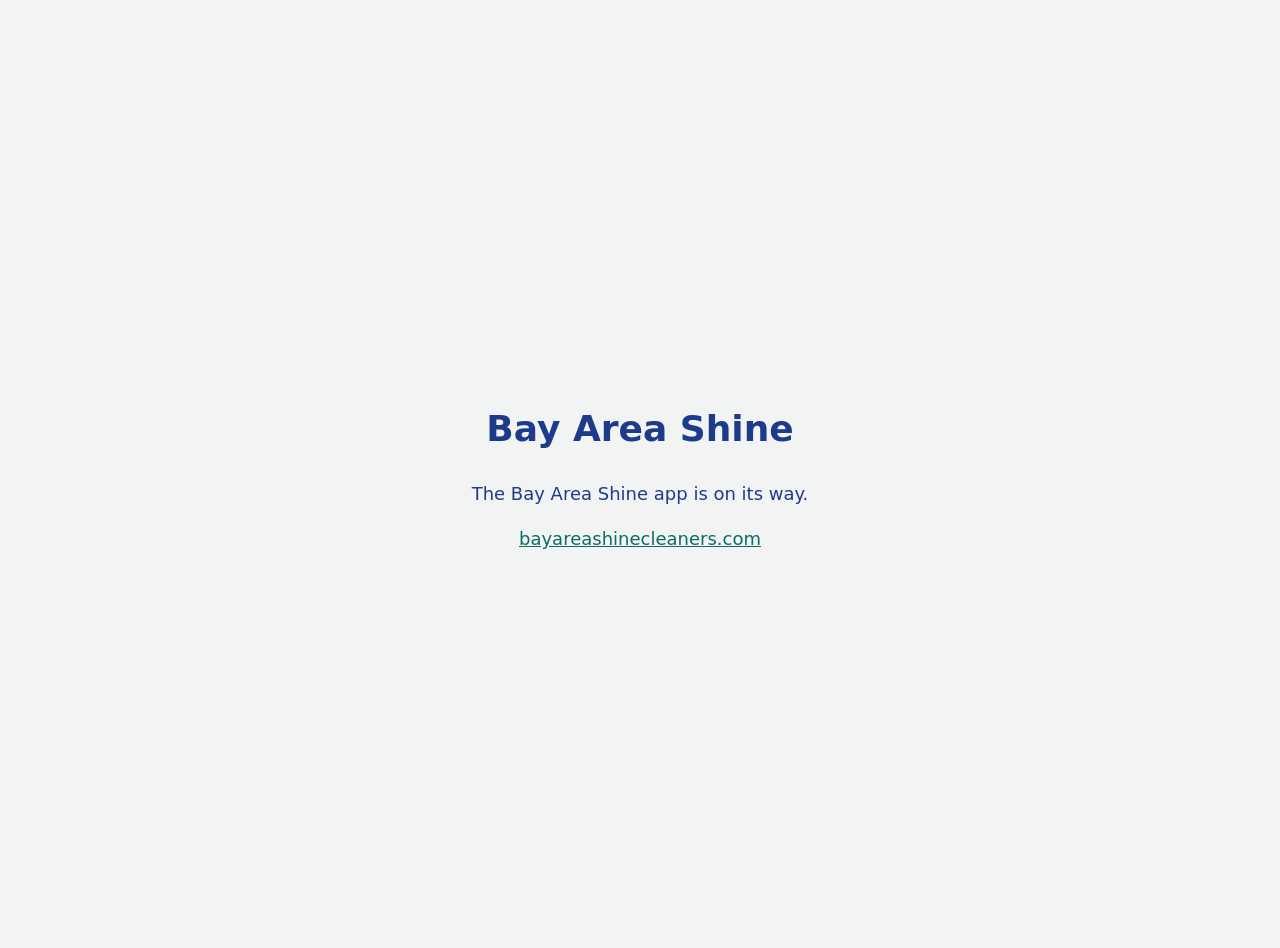
==== index.html @ 1073c68d "Placeholder page" ====
<!doctype html>
<html lang="en"><head><meta charset="utf-8"><meta name="viewport" content="width=device-width,initial-scale=1"><meta name="robots" content="noindex"><title>Bay Area Shine</title>
<style>body{margin:0;min-height:100vh;display:grid;place-items:center;font:18px/1.5 system-ui,sans-serif;background:#F2F4F3;color:#1E3A8A;text-align:center;padding:24px}a{color:#0C6B66}</style></head>
<body><main><h1>Bay Area Shine</h1><p>The Bay Area Shine app is on its way.</p><p><a href="https://www.bayareashinecleaners.com/">bayareashinecleaners.com</a></p></main></body></html>
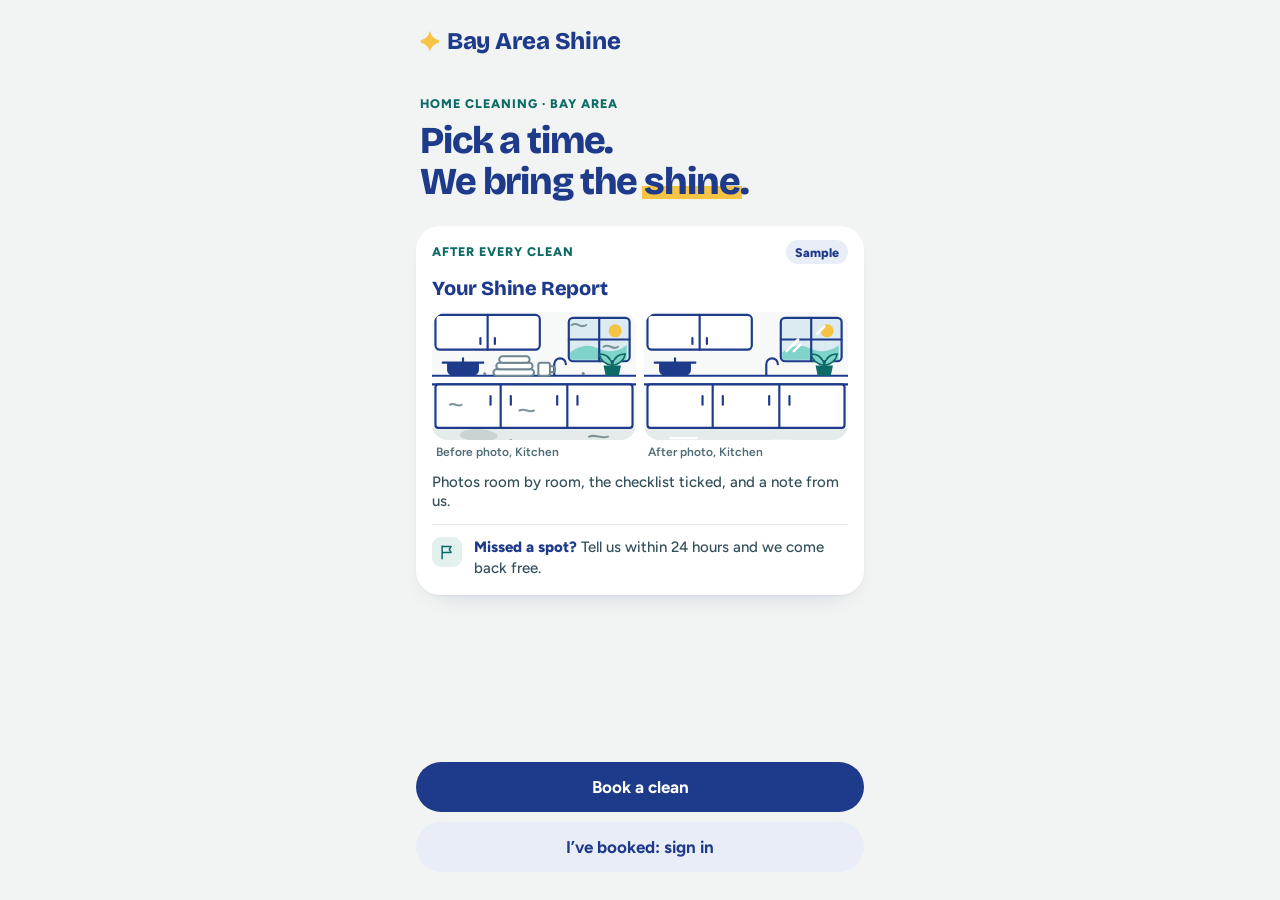
==== commit 5f88196e: "Customer web app (LIVE payments build)" ====
--- a/index.html
+++ b/index.html
@@ -1,4 +1,25 @@
 <!doctype html>
-<html lang="en"><head><meta charset="utf-8"><meta name="viewport" content="width=device-width,initial-scale=1"><meta name="robots" content="noindex"><title>Bay Area Shine</title>
-<style>body{margin:0;min-height:100vh;display:grid;place-items:center;font:18px/1.5 system-ui,sans-serif;background:#F2F4F3;color:#1E3A8A;text-align:center;padding:24px}a{color:#0C6B66}</style></head>
-<body><main><h1>Bay Area Shine</h1><p>The Bay Area Shine app is on its way.</p><p><a href="https://www.bayareashinecleaners.com/">bayareashinecleaners.com</a></p></main></body></html>
+<html lang="en" data-theme="fog-glass">
+  <head>
+    <meta http-equiv="Content-Security-Policy" content="default-src 'self'; script-src 'self' https://js.stripe.com https://*.js.stripe.com; style-src 'self' 'unsafe-inline'; img-src 'self' data: blob: https://sbabfqgjmrvrormlwjnj.supabase.co https://*.stripe.com https://*.link.com; font-src 'self' data:; connect-src 'self' https://sbabfqgjmrvrormlwjnj.supabase.co wss://sbabfqgjmrvrormlwjnj.supabase.co https://api.stripe.com https://link.com https://*.link.com https://tiles.openfreemap.org; frame-src https://js.stripe.com https://*.js.stripe.com https://hooks.stripe.com https://link.com https://*.link.com; worker-src 'self' blob:; child-src blob:; manifest-src 'self'; base-uri 'self'; form-action 'self'; object-src 'none'" />
+    <meta charset="UTF-8" />
+    <meta name="viewport" content="width=device-width, initial-scale=1, viewport-fit=cover" />
+    <meta name="theme-color" content="#F2F4F3" media="(prefers-color-scheme: light)" />
+    <meta name="theme-color" content="#111C27" media="(prefers-color-scheme: dark)" />
+    <meta name="mobile-web-app-capable" content="yes" />
+    <meta name="application-name" content="Shine" />
+    <meta name="apple-mobile-web-app-title" content="Shine" />
+    <link rel="manifest" href="/manifest.webmanifest" />
+    <meta name="apple-mobile-web-app-capable" content="yes" />
+    <meta name="apple-mobile-web-app-status-bar-style" content="default" />
+    <meta name="robots" content="noindex" />
+    <link rel="icon" href="/favicon.svg" type="image/svg+xml" />
+    <link rel="apple-touch-icon" href="/apple-touch-icon.png" />
+    <title>Bay Area Shine</title>
+    <script type="module" crossorigin src="/assets/index-C0I_Rhjx.js"></script>
+    <link rel="stylesheet" crossorigin href="/assets/index-Cg7a_o_Y.css">
+  </head>
+  <body>
+    <div id="root"></div>
+  </body>
+</html>
--- a/assets/index-Cg7a_o_Y.css
+++ b/assets/index-Cg7a_o_Y.css
@@ -0,0 +1 @@
+@font-face{font-family:Bricolage Grotesque Variable;font-style:normal;font-display:swap;font-weight:200 800;src:url(/assets/bricolage-grotesque-vietnamese-opsz-normal-D9N6E8K1.woff2) format("woff2-variations");unicode-range:U+0102-0103,U+0110-0111,U+0128-0129,U+0168-0169,U+01A0-01A1,U+01AF-01B0,U+0300-0301,U+0303-0304,U+0308-0309,U+0323,U+0329,U+1EA0-1EF9,U+20AB}@font-face{font-family:Bricolage Grotesque Variable;font-style:normal;font-display:swap;font-weight:200 800;src:url(/assets/bricolage-grotesque-latin-ext-opsz-normal-IcJDqblK.woff2) format("woff2-variations");unicode-range:U+0100-02BA,U+02BD-02C5,U+02C7-02CC,U+02CE-02D7,U+02DD-02FF,U+0304,U+0308,U+0329,U+1D00-1DBF,U+1E00-1E9F,U+1EF2-1EFF,U+2020,U+20A0-20AB,U+20AD-20C0,U+2113,U+2C60-2C7F,U+A720-A7FF}@font-face{font-family:Bricolage Grotesque Variable;font-style:normal;font-display:swap;font-weight:200 800;src:url(/assets/bricolage-grotesque-latin-opsz-normal-Cre6nC2_.woff2) format("woff2-variations");unicode-range:U+0000-00FF,U+0131,U+0152-0153,U+02BB-02BC,U+02C6,U+02DA,U+02DC,U+0304,U+0308,U+0329,U+2000-206F,U+20AC,U+2122,U+2191,U+2193,U+2212,U+2215,U+FEFF,U+FFFD}@font-face{font-family:Figtree Variable;font-style:normal;font-display:swap;font-weight:300 900;src:url(/assets/figtree-latin-ext-wght-normal-DCwSJGxG.woff2) format("woff2-variations");unicode-range:U+0100-02BA,U+02BD-02C5,U+02C7-02CC,U+02CE-02D7,U+02DD-02FF,U+0304,U+0308,U+0329,U+1D00-1DBF,U+1E00-1E9F,U+1EF2-1EFF,U+2020,U+20A0-20AB,U+20AD-20C0,U+2113,U+2C60-2C7F,U+A720-A7FF}@font-face{font-family:Figtree Variable;font-style:normal;font-display:swap;font-weight:300 900;src:url(/assets/figtree-latin-wght-normal-D_ZTVpCC.woff2) format("woff2-variations");unicode-range:U+0000-00FF,U+0131,U+0152-0153,U+02BB-02BC,U+02C6,U+02DA,U+02DC,U+0304,U+0308,U+0329,U+2000-206F,U+20AC,U+2122,U+2191,U+2193,U+2212,U+2215,U+FEFF,U+FFFD}:root,[data-look="11"]{--bas-royal: #1e3a8a;--bas-royal-deep: #16306f;--bas-sun: #f6c445;--bas-teal: #0c6b66;--bas-mint: #7fd3c9;--bas-bg: #f2f4f3;--bas-surface: #ffffff;--bas-sun-soft: #fff4d6;--bas-teal-soft: #e2f1ee;--bas-royal-soft: #e8edf7;--bas-track: #e2e7e6;--bas-switch-off: #d3dbda;--bas-tab-on: #fbe3a2;--bas-text: #1e3a8a;--bas-text-muted: #33505b;--bas-text-soft: #4f6b75;--bas-text-on-dark: #ffffff;--bas-line: #cbd6d5;--bas-hair: #e3e9e8;--bas-chevron: #94a5ab;--bas-danger: #b42318;--bas-danger-soft: #fdecea;--bas-warning-bg: #fff4d6;--bas-apple-pay: #000000;--bas-font-display: "Bricolage Grotesque Variable", "Bricolage Grotesque", "Avenir Next", system-ui, sans-serif;--bas-font-body: "Figtree Variable", "Figtree", "Avenir Next", -apple-system, system-ui, sans-serif;--bas-font-system: -apple-system, BlinkMacSystemFont, "SF Pro Text", system-ui, sans-serif;--bas-space-1: 4px;--bas-space-2: 8px;--bas-space-3: 12px;--bas-space-4: 16px;--bas-space-5: 20px;--bas-space-6: 24px;--bas-space-8: 32px;--bas-space-10: 40px;--bas-screen-x: 16px;--bas-safe-top: 59px;--bas-safe-bottom: 34px;--bas-tap: 44px;--bas-r-card: 24px;--bas-r-tile: 20px;--bas-r-photo: 16px;--bas-r-icon: 9px;--bas-r-sheet: 44px;--bas-r-pill: 999px;--bas-shadow-card: 0 1px 2px rgba(22, 48, 111, .05), 0 12px 28px -20px rgba(22, 48, 111, .3);--bas-shadow-selected: 0 3px 8px -3px rgba(22, 48, 111, .35);--bas-glass-bg: rgba(255, 255, 255, .66);--bas-glass-bg-thick: rgba(255, 255, 255, .86);--bas-glass-dark-bg: rgba(24, 46, 112, .95);--bas-glass-blur: blur(20px) saturate(170%);--bas-glass-shadow: 0 0 0 .5px rgba(22, 48, 111, .08), 0 10px 28px -12px rgba(22, 48, 111, .3), 0 1px 3px rgba(22, 48, 111, .06);--bas-glass-rim: linear-gradient(160deg, rgba(255, 255, 255, .98), rgba(255, 255, 255, .35) 28%, rgba(255, 255, 255, 0) 52%, rgba(255, 255, 255, .2) 78%, rgba(255, 255, 255, .85));--bas-ease: cubic-bezier(.2, .8, .2, 1);--bas-spring: cubic-bezier(.34, 1.3, .64, 1);--bas-dur-fast: .15s;--bas-dur: .25s;--bas-dur-sheet: .38s}:root{--bas-surface-2: #e8edec;--bas-eyebrow: var(--bas-teal);--bas-icon: var(--bas-teal);--bas-icon-tile: var(--bas-teal-soft);--bas-select: var(--bas-sun);--bas-select-text: var(--bas-royal);--bas-select-soft: var(--bas-sun-soft);--bas-select-ring: var(--bas-sun);--bas-tab-on-text: var(--bas-royal);--bas-tab-text: var(--bas-text-muted);--bas-highlight: var(--bas-sun);--bas-scrim: rgba(14, 26, 60, .32);--bas-display-weight: 800;--bas-display-tracking: -.025em;--bas-eyebrow-tracking: .08em;--bas-eyebrow-weight: 800;--bas-body-weight: 500;--bas-strong-weight: 700;--bas-fs-large-title: 2.125rem;--bas-fs-hero: 2rem;--bas-fs-title2: 1.375rem;--bas-fs-title3: 1.25rem;--bas-fs-body: 1.0625rem;--bas-fs-headline: 1rem;--bas-fs-callout: .9375rem;--bas-fs-footnote: .8125rem;--bas-fs-caption: .78125rem;--bas-fs-tab: .6875rem;--bas-lh-tight: 1.15;--bas-lh: 1.32;--bas-r-chip: 12px;--bas-e-sheet: 0 -8px 40px -12px rgba(22, 48, 111, .35);--bas-e-button: none;--bas-tabbar-inset: 16px;--bas-tabbar-radius: 31px;--bas-tabbar-bottom: 24px;--bas-tabbar-height: 62px;color-scheme:light}:root{--bas-ground: var(--bas-bg);--bas-text-2: var(--bas-text-muted);--bas-text-3: var(--bas-text-soft);--bas-text-on-brand: var(--bas-text-on-dark);--bas-brand: var(--bas-royal);--bas-brand-deep: var(--bas-royal-deep);--bas-brand-soft: var(--bas-royal-soft);--bas-ok: var(--bas-teal);--bas-ok-soft: var(--bas-teal-soft);--bas-warn: var(--bas-royal);--bas-warn-soft: var(--bas-warning-bg);--bas-pay: var(--bas-apple-pay);--bas-action-bg: var(--bas-royal);--bas-on-action: #ffffff;--bas-danger-action: #b42318;--bas-success-action: #0c6b66;--bas-solid-brand: #1e3a8a;--bas-s-1: var(--bas-space-1);--bas-s-2: var(--bas-space-2);--bas-s-3: var(--bas-space-3);--bas-s-4: var(--bas-space-4);--bas-s-5: var(--bas-space-5);--bas-s-6: var(--bas-space-6);--bas-s-7: var(--bas-space-8);--bas-s-8: var(--bas-space-10);--bas-gutter: var(--bas-screen-x);--bas-target: var(--bas-tap);--bas-e-card: var(--bas-shadow-card);--bas-e-select: var(--bas-shadow-selected);--bas-e-float: var(--bas-glass-shadow);--bas-glass-filter: var(--bas-glass-blur);--bas-ease-spring: var(--bas-spring);--bas-dur-1: var(--bas-dur-fast);--bas-dur-2: var(--bas-dur);--bas-dur-3: var(--bas-dur-sheet)}@media(prefers-reduced-transparency:reduce){:root{--bas-glass-bg: rgba(255, 255, 255, .97);--bas-glass-bg-thick: #ffffff;--bas-glass-blur: none}}@media(prefers-reduced-motion:reduce){:root{--bas-dur-fast: 0ms;--bas-dur: 0ms;--bas-dur-sheet: 0ms;--bas-spring: linear}}:root[data-color-scheme=dark]{--bas-royal: #b5caff;--bas-royal-deep: #d3dfff;--bas-sun: #f6c445;--bas-teal: #85d8cc;--bas-bg: #111c27;--bas-surface: #1b2a38;--bas-surface-2: #263848;--bas-sun-soft: #3b321e;--bas-teal-soft: #173d3d;--bas-royal-soft: #273855;--bas-track: #384a58;--bas-switch-off: #495b68;--bas-tab-on: #f6c445;--bas-text: #eaf1f8;--bas-text-muted: #c0cedb;--bas-text-soft: #a8bdcc;--bas-text-on-dark: #ffffff;--bas-line: #526777;--bas-hair: #354957;--bas-chevron: #9eb4c5;--bas-danger: #ffb4ac;--bas-danger-soft: #512c30;--bas-warning-bg: #3b321e;--bas-action-bg: #3659b5;--bas-danger-action: #a52f25;--bas-success-action: #246d67;--bas-on-action: #ffffff;--bas-select-text: #1e3a8a;--bas-tab-on-text: #1e3a8a;--bas-highlight: #695019;--bas-scrim: rgba(0, 0, 0, .6);--bas-shadow-card: 0 1px 3px rgba(0, 0, 0, .25);--bas-shadow-selected: 0 2px 6px rgba(0, 0, 0, .3);--bas-glass-bg: rgba(27, 42, 56, .82);--bas-glass-bg-thick: rgba(27, 42, 56, .95);--bas-glass-dark-bg: rgba(22, 39, 74, .97);--bas-glass-shadow: 0 0 0 .5px rgba(181, 202, 255, .16), 0 8px 24px rgba(0, 0, 0, .35);color-scheme:dark}@media(prefers-color-scheme:dark){:root:not([data-color-scheme=light]){--bas-royal: #b5caff;--bas-royal-deep: #d3dfff;--bas-sun: #f6c445;--bas-teal: #85d8cc;--bas-bg: #111c27;--bas-surface: #1b2a38;--bas-surface-2: #263848;--bas-sun-soft: #3b321e;--bas-teal-soft: #173d3d;--bas-royal-soft: #273855;--bas-track: #384a58;--bas-switch-off: #495b68;--bas-tab-on: #f6c445;--bas-text: #eaf1f8;--bas-text-muted: #c0cedb;--bas-text-soft: #a8bdcc;--bas-text-on-dark: #ffffff;--bas-line: #526777;--bas-hair: #354957;--bas-chevron: #9eb4c5;--bas-danger: #ffb4ac;--bas-danger-soft: #512c30;--bas-warning-bg: #3b321e;--bas-action-bg: #3659b5;--bas-danger-action: #a52f25;--bas-success-action: #246d67;--bas-on-action: #ffffff;--bas-select-text: #1e3a8a;--bas-tab-on-text: #1e3a8a;--bas-highlight: #695019;--bas-scrim: rgba(0, 0, 0, .6);--bas-shadow-card: 0 1px 3px rgba(0, 0, 0, .25);--bas-shadow-selected: 0 2px 6px rgba(0, 0, 0, .3);--bas-glass-bg: rgba(27, 42, 56, .82);--bas-glass-bg-thick: rgba(27, 42, 56, .95);--bas-glass-dark-bg: rgba(22, 39, 74, .97);--bas-glass-shadow: 0 0 0 .5px rgba(181, 202, 255, .16), 0 8px 24px rgba(0, 0, 0, .35);color-scheme:dark}}@media(prefers-reduced-transparency:reduce)and (prefers-color-scheme:dark){:root{--bas-glass-bg: #1b2a38;--bas-glass-bg-thick: #1b2a38}}html{-webkit-text-size-adjust:100%;text-size-adjust:100%}body{margin:0;background:var(--bas-bg);color:var(--bas-text);font-family:var(--bas-font-body);font-size:var(--bas-fs-body);line-height:var(--bas-lh);font-weight:var(--bas-body-weight);-webkit-font-smoothing:antialiased;-webkit-tap-highlight-color:transparent}*,*:before,*:after{box-sizing:border-box}:where(.bas-app,.bas-scrim) :where(h1,h2,h3,h4,p,ul,ol,li,figure,dl,dd){margin:0;padding:0}:where(.bas-app,.bas-scrim) :where(ul,ol){list-style:none}:where(.bas-app,.bas-scrim) :where(button){font:inherit;color:inherit;background:none;border:0;padding:0;margin:0;cursor:pointer;text-align:inherit;-webkit-appearance:none;appearance:none}:where(.bas-app,.bas-scrim) :where(a){color:inherit;text-decoration:none}:where(.bas-app,.bas-scrim) :focus-visible{outline:3px solid var(--bas-sun);outline-offset:2px;box-shadow:0 0 0 2px var(--bas-royal)}:where(.bas-app,.bas-scrim) :where(textarea,input:not([type=checkbox],[type=radio],[type=range])):focus-visible{outline:none;box-shadow:none}.bas-sr-only{position:absolute!important;width:1px;height:1px;padding:0;margin:-1px;overflow:hidden;clip:rect(0,0,0,0);white-space:nowrap;border:0}.bas-icon{display:block;flex:none}.bas-app{position:relative;max-width:480px;min-height:100dvh;margin:0 auto;background:var(--bas-bg);isolation:isolate}.bas-screen{padding:max(16px,calc(env(safe-area-inset-top,0px) + 2px)) var(--bas-screen-x) calc(var(--bas-tabbar-height) + var(--bas-tabbar-bottom) + 40px);display:flex;flex-direction:column;gap:var(--bas-space-3)}.bas-screen.no-tabs{padding-bottom:calc(env(safe-area-inset-bottom,0px) + 28px)}.bas-stack{display:flex;flex-direction:column;gap:var(--bas-space-3)}.bas-gap-2{gap:var(--bas-space-2)}.bas-gap-4{gap:var(--bas-space-4)}.bas-gap-6{gap:var(--bas-space-6)}.bas-eyebrow{font-size:var(--bas-fs-caption);line-height:1.28;font-weight:var(--bas-eyebrow-weight);letter-spacing:var(--bas-eyebrow-tracking);text-transform:uppercase;color:var(--bas-eyebrow)}.bas-large-title{font-family:var(--bas-font-display);font-weight:var(--bas-display-weight);font-size:var(--bas-fs-large-title);line-height:1.18;letter-spacing:var(--bas-display-tracking);color:var(--bas-text);text-wrap:balance}.bas-hero{font-family:var(--bas-font-display);font-weight:var(--bas-display-weight);font-size:var(--bas-fs-hero);line-height:1.18;letter-spacing:var(--bas-display-tracking)}.bas-title3{font-family:var(--bas-font-display);font-weight:var(--bas-display-weight);font-size:var(--bas-fs-title3);line-height:1.2;letter-spacing:-.01em}.bas-sub{font-size:var(--bas-fs-callout);line-height:1.33;color:var(--bas-text-muted)}.bas-foot{font-size:var(--bas-fs-footnote);line-height:1.38;color:var(--bas-text-soft)}.bas-hl{background:linear-gradient(transparent 60%,var(--bas-highlight) 60%,var(--bas-highlight) 88%,transparent 88%);padding:0 .06em;margin:0 -.06em;-webkit-box-decoration-break:clone;box-decoration-break:clone}.bas-num{font-variant-numeric:tabular-nums}.bas-lth{display:flex;flex-direction:column;gap:2px;padding:var(--bas-space-1) var(--bas-space-1) 2px}.bas-lth-top{display:flex;align-items:center;justify-content:space-between;gap:var(--bas-space-3);min-height:var(--bas-tap)}.bas-lth.has-eyebrow .bas-lth-top{margin-bottom:-10px}.bas-lth-actions{display:flex;gap:var(--bas-space-2);flex:none}.bas-navbar{position:sticky;top:0;z-index:20;display:grid;grid-template-columns:52px 1fr 52px;align-items:center;min-height:44px;margin:calc(-1 * var(--bas-space-1)) calc(-1 * var(--bas-screen-x)) 0;padding:max(6px,calc(env(safe-area-inset-top,0px) + 1px)) var(--bas-space-2) 6px;background:color-mix(in srgb,var(--bas-bg) 82%,transparent);-webkit-backdrop-filter:var(--bas-glass-blur);backdrop-filter:var(--bas-glass-blur)}.bas-navbar{transition:background-color var(--bas-dur) var(--bas-ease),box-shadow var(--bas-dur) var(--bas-ease)}.bas-navbar.scrolled{background:color-mix(in srgb,var(--bas-bg) 94%,transparent);box-shadow:0 .5px 0 var(--bas-line)}@media(prefers-reduced-transparency:reduce){.bas-navbar,.bas-navbar.scrolled{background:var(--bas-bg)}}.bas-navbar-title{text-align:center;font-family:var(--bas-font-display);font-weight:var(--bas-display-weight);font-size:var(--bas-fs-title3);letter-spacing:-.015em;white-space:nowrap;overflow:hidden;text-overflow:ellipsis}.bas-glass{position:relative;isolation:isolate;background:var(--bas-glass-bg);-webkit-backdrop-filter:var(--bas-glass-blur);backdrop-filter:var(--bas-glass-blur);box-shadow:var(--bas-glass-shadow)}.bas-glass:before{content:"";position:absolute;inset:0;z-index:-1;border-radius:inherit;padding:1px;background:var(--bas-glass-rim);-webkit-mask:linear-gradient(#000 0 0) content-box,linear-gradient(#000 0 0);-webkit-mask-composite:xor;mask:linear-gradient(#000 0 0) content-box,linear-gradient(#000 0 0);mask-composite:exclude;pointer-events:none}.bas-circle-btn{width:var(--bas-tap);height:var(--bas-tap);border-radius:50%;display:inline-grid;place-items:center;color:var(--bas-royal);flex:none;position:relative}.bas-circle-btn .bas-dot{position:absolute;top:9px;right:10px;width:9px;height:9px;border-radius:50%;background:var(--bas-sun);box-shadow:0 0 0 2px var(--bas-surface)}.bas-tabbar{position:fixed;z-index:30;bottom:max(var(--bas-tabbar-bottom),calc(env(safe-area-inset-bottom,0px) - 10px));left:max(var(--bas-tabbar-inset),calc(50% - 240px + var(--bas-tabbar-inset)));right:max(var(--bas-tabbar-inset),calc(50% - 240px + var(--bas-tabbar-inset)));height:var(--bas-tabbar-height);border-radius:var(--bas-tabbar-radius);display:flex;padding:4px}.bas-tab{flex:1 1 0;min-width:0;display:flex;flex-direction:column;align-items:center;justify-content:center;gap:2px;border-radius:calc(var(--bas-tabbar-radius) - 4px);font-size:11px;line-height:1.2;font-weight:700;color:var(--bas-tab-text);transition:background-color var(--bas-dur) var(--bas-ease),color var(--bas-dur) var(--bas-ease)}.bas-tab[aria-current=page]{background:var(--bas-tab-on);color:var(--bas-tab-on-text);font-weight:800}.bas-tab>span:last-child{max-width:100%;overflow:hidden;text-overflow:ellipsis;white-space:nowrap}.bas-tab-ic{position:relative}.bas-tab-ic .bas-count{position:absolute;top:-4px;right:-9px}.bas-card{background:var(--bas-surface);border-radius:var(--bas-r-card);box-shadow:var(--bas-shadow-card);overflow:hidden}.bas-card-body{padding:14px var(--bas-space-4) var(--bas-space-4)}.bas-section{display:flex;flex-direction:column;gap:7px}.bas-section-head,.bas-section-foot{padding:0 var(--bas-space-4)}.bas-list{background:var(--bas-surface);border-radius:var(--bas-r-card);box-shadow:var(--bas-shadow-card);overflow:hidden}.bas-list>li{position:relative}.bas-list>li+li:before{content:"";position:absolute;left:58px;right:0;top:0;height:1px;background:var(--bas-hair)}.bas-list.plain>li+li:before{left:var(--bas-space-4)}.bas-row{display:flex;align-items:center;gap:var(--bas-space-3);width:100%;min-height:54px;padding:8px 14px 8px var(--bas-space-4);text-align:left;color:var(--bas-text)}a.bas-row,button.bas-row{transition:background-color var(--bas-dur-fast) var(--bas-ease)}a.bas-row:active,button.bas-row:active:not(:disabled){background:var(--bas-surface-2)}button.bas-row:disabled{opacity:.45;cursor:default}.bas-row-tx{flex:1 1 auto;min-width:0;display:flex;flex-direction:column;gap:1px}.bas-row-title{font-size:var(--bas-fs-headline);line-height:1.3;font-weight:var(--bas-strong-weight)}.bas-row-sub{font-size:var(--bas-fs-footnote);line-height:1.38;color:var(--bas-text-soft)}.bas-row-trail{flex:none;display:flex;align-items:center;gap:6px;color:var(--bas-text-soft);font-size:var(--bas-fs-callout)}.bas-chevron{color:var(--bas-chevron)}.bas-tile{width:30px;height:30px;border-radius:var(--bas-r-icon);display:grid;place-items:center;flex:none;background:var(--bas-icon-tile);color:var(--bas-icon)}.bas-tile.brand{background:var(--bas-action-bg);color:var(--bas-sun)}.bas-tile.sun{background:var(--bas-sun);color:var(--bas-select-text)}.bas-tile.sun-soft{background:var(--bas-sun-soft);color:var(--bas-royal)}.bas-tile.plain{background:var(--bas-surface);color:var(--bas-royal)}.bas-divider{height:1px;background:var(--bas-hair);border:0;margin:0}.bas-btn{display:inline-flex;align-items:center;justify-content:center;gap:var(--bas-space-2);min-height:50px;padding:0 22px;border-radius:var(--bas-r-pill);background:var(--bas-action-bg);color:var(--bas-text-on-dark);font-size:var(--bas-fs-body);line-height:1.2;font-weight:var(--bas-strong-weight);white-space:nowrap;box-shadow:var(--bas-e-button);transition:transform var(--bas-dur-fast) var(--bas-ease),opacity var(--bas-dur-fast) var(--bas-ease)}.bas-btn:active{transform:scale(.98);background:var(--bas-royal-deep)}.bas-btn.secondary:active{background:color-mix(in srgb,var(--bas-royal) 12%,transparent)}.bas-btn.plain:active{background:none;opacity:.7}.bas-btn[disabled],.bas-btn[aria-disabled=true]{opacity:.45;cursor:default;transform:none}.bas-btn.secondary{background:var(--bas-royal-soft);color:var(--bas-royal);box-shadow:none}.bas-btn.plain{background:none;color:var(--bas-royal);min-height:var(--bas-tap);padding:0 12px;box-shadow:none}.bas-btn.pay{background:var(--bas-apple-pay);color:#fff;box-shadow:none}.bas-btn.danger{background:var(--bas-danger-soft);color:var(--bas-danger);box-shadow:none}.bas-btn.block{display:flex;width:100%}.bas-btn.small{min-height:var(--bas-tap);padding:0 16px;font-size:var(--bas-fs-callout)}.bas-quick{display:grid;grid-template-columns:repeat(3,minmax(0,1fr));gap:10px}.bas-quick-btn{min-height:64px;padding:8px 4px;border-radius:var(--bas-r-tile);background:var(--bas-surface);box-shadow:var(--bas-shadow-card);display:flex;flex-direction:column;align-items:center;justify-content:center;gap:5px;font-size:var(--bas-fs-footnote);line-height:1.2;font-weight:700;color:var(--bas-text);text-align:center}.bas-quick-btn .bas-icon{color:var(--bas-icon)}.bas-tag{display:inline-flex;align-items:center;gap:4px;min-height:24px;padding:2px 9px;border-radius:var(--bas-r-chip);font-size:var(--bas-fs-caption);line-height:1.2;font-weight:800;white-space:nowrap;flex:none;background:var(--bas-surface-2);color:var(--bas-text-muted)}.bas-tag.ok{background:var(--bas-teal-soft);color:var(--bas-teal)}.bas-tag.sun{background:var(--bas-sun);color:var(--bas-select-text)}.bas-tag.brand{background:var(--bas-royal-soft);color:var(--bas-royal)}.bas-tag.warn{background:var(--bas-warning-bg);color:var(--bas-royal)}.bas-tag.danger{background:var(--bas-danger-soft);color:var(--bas-danger)}.bas-chips{display:flex;flex-wrap:wrap;gap:var(--bas-space-2)}.bas-chip{display:inline-flex;align-items:center;gap:5px;min-height:var(--bas-tap);padding:0 14px;border-radius:var(--bas-r-pill);background:var(--bas-surface);box-shadow:var(--bas-shadow-card);white-space:nowrap;font-size:.90625rem;font-weight:700;color:var(--bas-text);transition:background-color var(--bas-dur-fast) var(--bas-ease),box-shadow var(--bas-dur-fast) var(--bas-ease)}.bas-chip[aria-pressed=true],.bas-chip[aria-checked=true]{background:var(--bas-action-bg);box-shadow:none;color:#fff}.bas-chip.teal{background:var(--bas-teal-soft);box-shadow:none;color:var(--bas-teal);font-size:.84375rem;padding:0 12px}.bas-count{min-width:18px;height:18px;padding:0 5px;border-radius:9px;background:var(--bas-sun);color:var(--bas-select-text);font-size:.6875rem;font-weight:800;line-height:18px;text-align:center}.bas-seg{display:flex;gap:2px;padding:3px;border-radius:var(--bas-r-pill);background:var(--bas-track)}.bas-seg>button{flex:1 1 auto;min-width:var(--bas-tap);min-height:var(--bas-tap);padding:4px 8px;border-radius:var(--bas-r-pill);display:flex;flex-direction:column;align-items:center;justify-content:center;font-size:var(--bas-fs-callout);line-height:1.15;font-weight:600;color:var(--bas-text);text-align:center;transition:background-color var(--bas-dur) var(--bas-ease)}.bas-seg>button small{font-size:.75rem;font-weight:700;color:var(--bas-teal)}.bas-seg.tall>button{min-height:48px;white-space:normal}@media(max-width:360px){.bas-seg>button{font-size:.875rem;padding:4px 5px}}.bas-seg>button[aria-checked=true]{background:var(--bas-select);color:var(--bas-select-text);font-weight:800;box-shadow:var(--bas-shadow-selected)}.bas-seg>button[aria-checked=true] small{color:inherit}.bas-switch{position:relative;width:51px;height:31px;border-radius:16px;background:var(--bas-switch-off);flex:none;transition:background-color var(--bas-dur) var(--bas-ease)}.bas-switch:after{content:"";position:absolute;top:2px;left:2px;width:27px;height:27px;border-radius:50%;background:#fff;box-shadow:0 2px 5px #0000002e,0 0 0 .5px #0000000a;transition:transform var(--bas-dur) var(--bas-spring)}.bas-switch[data-on=true]{background:var(--bas-success-action)}.bas-switch[data-on=true]:after{transform:translate(20px)}.bas-switch-row{min-height:56px}.bas-progress{height:6px;border-radius:3px;background:var(--bas-track);overflow:hidden}.bas-progress>i{display:block;height:100%;border-radius:inherit;background:var(--bas-success-action);transition:width var(--bas-dur-sheet) var(--bas-ease)}.bas-ring{display:block;flex:none}.bas-scrim{position:fixed;inset:0;z-index:50;background:var(--bas-scrim);display:flex;align-items:flex-end;justify-content:center;animation:bas-fade var(--bas-dur) var(--bas-ease)}.bas-sheet{position:relative;width:min(100%,480px);max-height:calc(100dvh - env(safe-area-inset-top,0px) - 24px);overflow:auto;margin:0 8px max(8px,env(safe-area-inset-bottom,0px));padding:18px var(--bas-space-4) 22px;border-radius:var(--bas-r-sheet);background:var(--bas-glass-bg-thick);-webkit-backdrop-filter:var(--bas-glass-blur);backdrop-filter:var(--bas-glass-blur);box-shadow:var(--bas-e-sheet);animation:bas-rise var(--bas-dur-sheet) var(--bas-ease)}.bas-sheet:focus{outline:none}.bas-grab{position:absolute;top:7px;left:50%;width:36px;height:5px;margin-left:-18px;border-radius:3px;background:color-mix(in srgb,var(--bas-royal) 20%,transparent)}.bas-sheet-head{display:flex;align-items:center;justify-content:space-between;gap:var(--bas-space-3);margin-bottom:var(--bas-space-3)}@keyframes bas-fade{0%{opacity:0}}@keyframes bas-rise{0%{transform:translateY(24px);opacity:0}}.bas-live{border-radius:26px;padding:14px var(--bas-space-4) 12px;background:var(--bas-glass-dark-bg);-webkit-backdrop-filter:var(--bas-glass-blur);backdrop-filter:var(--bas-glass-blur);color:#fff;box-shadow:0 14px 30px -14px #16306f8c,0 0 0 .5px #16306f33}.bas-live-top{display:flex;align-items:center;gap:var(--bas-space-3)}.bas-live-tx{flex:1 1 auto;display:flex;flex-direction:column;min-width:0}.bas-live-title{font-family:var(--bas-font-display);font-weight:var(--bas-display-weight);font-size:var(--bas-fs-title3);line-height:1.2;letter-spacing:-.01em}.bas-live-sub{font-size:var(--bas-fs-footnote);color:#ffffffd1}.bas-live-end{text-align:right;font-size:var(--bas-fs-callout);font-weight:700}.bas-live-end span{display:block;font-size:.75rem;font-weight:600;color:#fffc}.bas-live-steps{display:grid;grid-auto-columns:1fr;grid-auto-flow:column;gap:5px;margin-top:13px}.bas-live-steps i{height:5px;border-radius:3px;background:#ffffff3d}.bas-live-steps i.done{background:var(--bas-mint)}.bas-live-steps i.now{background:var(--bas-sun)}.bas-live-labels{display:grid;grid-auto-columns:1fr;grid-auto-flow:column;gap:5px;margin-top:6px;font-size:var(--bas-fs-tab);line-height:1.2;font-weight:600;color:#ffffffc7}.bas-live-labels .now{color:#fff;font-weight:800}.bas-photo{display:flex;flex-direction:column;gap:5px}.bas-photo-frame{position:relative;aspect-ratio:16 / 10;border-radius:var(--bas-r-photo);overflow:hidden;background:var(--bas-surface-2);box-shadow:inset 0 0 0 1px color-mix(in srgb,var(--bas-royal) 6%,transparent);display:grid;place-items:center;color:var(--bas-text-soft)}.bas-photo-frame svg.bas-photo-art{position:absolute;inset:0;width:100%;height:100%}.bas-photo-frame.empty{background:transparent;box-shadow:inset 0 0 0 1.5px var(--bas-line);border:0}.bas-photo-cap{font-size:.75rem;line-height:1.33;font-weight:600;color:var(--bas-text-soft);padding-left:4px}.bas-photo-state{position:absolute;left:8px;bottom:8px}.bas-state{display:flex;flex-direction:column;align-items:center;text-align:center;gap:var(--bas-space-3);padding:var(--bas-space-10) var(--bas-space-5)}.bas-state .bas-tile{width:56px;height:56px;border-radius:50%}.bas-state-title{font-family:var(--bas-font-display);font-weight:var(--bas-display-weight);font-size:var(--bas-fs-title3);line-height:1.2;letter-spacing:-.015em;text-wrap:balance}.bas-state p{max-width:30ch}.bas-banner{display:flex;align-items:center;gap:12px;min-height:54px;padding:10px 14px 10px 12px;border-radius:var(--bas-r-card);background:var(--bas-surface);box-shadow:var(--bas-shadow-card);color:var(--bas-text)}.bas-banner-tx{flex:1 1 auto;display:flex;flex-direction:column}.bas-banner-tx b{font-size:var(--bas-fs-callout);font-weight:700}.bas-banner-tx span{font-size:var(--bas-fs-footnote);color:var(--bas-text-soft)}.bas-banner.error .bas-tile{background:var(--bas-danger-soft);color:var(--bas-danger)}.bas-skeleton{border-radius:var(--bas-r-card);background:linear-gradient(90deg,var(--bas-surface-2),var(--bas-surface),var(--bas-surface-2));background-size:200% 100%;animation:bas-shimmer 1.4s linear infinite}@keyframes bas-shimmer{to{background-position:-200% 0}}@media(prefers-reduced-motion:reduce){.bas-skeleton{animation:none}}.bas-wordmark{display:inline-flex;align-items:center;gap:7px;font-family:var(--bas-font-display);font-weight:var(--bas-display-weight);letter-spacing:-.01em;color:var(--bas-royal);white-space:nowrap}.bas-mark{display:block;flex:none;color:var(--bas-sun)}.bas-appicon{display:block;border-radius:22.4%;overflow:hidden;flex:none}.bas-actionbar{position:fixed;z-index:29;left:max(16px,calc(50% - 224px));right:max(16px,calc(50% - 224px));bottom:calc(max(var(--bas-tabbar-bottom),calc(env(safe-area-inset-bottom,0px) - 10px)) + var(--bas-tabbar-height) + 10px);min-height:60px;border-radius:30px;padding:7px 7px 7px 18px;display:flex;align-items:center;gap:var(--bas-space-3)}.bas-actionbar-tx{flex:1 1 auto;min-width:0;display:flex;flex-direction:column}.bas-actionbar-tx b{font-size:var(--bas-fs-headline);font-weight:800;white-space:nowrap;overflow:hidden;text-overflow:ellipsis}.bas-actionbar-tx span{font-size:var(--bas-fs-footnote);color:var(--bas-text-muted)}.bas-actionbar .bas-btn{min-height:46px;padding:0 18px}.bas-screen.has-actionbar{padding-bottom:calc(var(--bas-tabbar-height) + var(--bas-tabbar-bottom) + 112px)}.bas-datetile{width:42px;min-height:44px;border-radius:12px;background:var(--bas-bg);display:flex;flex-direction:column;align-items:center;justify-content:center;flex:none;font-size:.6875rem;line-height:1.2;font-weight:800;letter-spacing:.06em;text-transform:uppercase;color:var(--bas-text-soft)}.bas-datetile b{font-family:var(--bas-font-display);font-size:var(--bas-fs-title3);line-height:1.1;letter-spacing:0;color:var(--bas-text)}.bas-memo{display:flex;gap:var(--bas-space-3);align-items:flex-start;padding:14px;border-radius:var(--bas-r-tile);background:var(--bas-sun-soft)}.bas-memo-tx{display:flex;flex-direction:column;gap:3px}.bas-memo-tx b{font-size:var(--bas-fs-callout);line-height:1.33;font-weight:700;text-wrap:balance}.bas-eta{display:flex;gap:2px;padding:3px;border-radius:var(--bas-r-pill);background:var(--bas-track)}.bas-eta>button{flex:1 1 0;min-height:48px;border-radius:24px;display:flex;flex-direction:column;align-items:center;justify-content:center;font-size:var(--bas-fs-headline);line-height:1.12;font-weight:800;color:var(--bas-text)}.bas-eta>button small{font-size:.6875rem;font-weight:700;color:var(--bas-text-soft)}.bas-eta>button[aria-checked=true]{background:var(--bas-sun);box-shadow:var(--bas-shadow-selected)}.bas-eta>button[aria-checked=true] small{color:var(--bas-royal)}.bas-price-lines{display:flex;flex-direction:column}.bas-price-lines li{display:flex;justify-content:space-between;gap:var(--bas-space-3);padding:4px 0;font-size:var(--bas-fs-callout);color:var(--bas-text-muted)}.bas-price-lines li.inc span:last-child{color:var(--bas-teal);font-weight:800}.bas-price-lines li.tot{margin-top:4px;padding-top:8px;border-top:1px solid var(--bas-hair);color:var(--bas-text);font-weight:800}.bas-due{display:flex;align-items:center;gap:10px;margin-top:10px;padding:6px 14px 6px 12px;border-radius:18px;background:var(--bas-select-soft);box-shadow:inset 0 0 0 1.5px var(--bas-select-ring)}.bas-due span{flex:1 1 auto;font-size:var(--bas-fs-callout);font-weight:800}.bas-due b{font-family:var(--bas-font-display);font-weight:var(--bas-display-weight);font-size:1.75rem;line-height:1.2;letter-spacing:-.02em}.bas-price-after{margin-top:6px;padding-left:2px}.bas-days{display:flex;gap:6px;overflow-x:auto;scroll-snap-type:x proximity;padding:2px 2px 6px;margin:0 -2px;scrollbar-width:none}.bas-days::-webkit-scrollbar{display:none}.bas-days>button{flex:0 0 calc((100% - 6 * 6px) / 7);min-width:44px;min-height:64px;border-radius:23px;background:var(--bas-surface);box-shadow:var(--bas-shadow-card);display:flex;flex-direction:column;align-items:center;justify-content:center;gap:2px;scroll-snap-align:none;font-size:.72rem;font-weight:800;letter-spacing:.04em;text-transform:uppercase;color:var(--bas-text-soft)}.bas-days>button b{font-family:var(--bas-font-display);font-size:var(--bas-fs-title3);line-height:1.1;color:var(--bas-text);letter-spacing:0}.bas-days>button[aria-checked=true]{background:var(--bas-select);color:var(--bas-select-text);box-shadow:none}.bas-days>button[aria-checked=true] b{color:inherit}.bas-days>button:disabled{box-shadow:none;cursor:default}.bas-days>button:disabled,.bas-days>button:disabled b{color:var(--bas-text-soft)}.bas-wins{display:grid;grid-template-columns:repeat(3,minmax(0,1fr));gap:8px}.bas-wins>button{position:relative;display:flex;flex-direction:column;align-items:flex-start;min-height:82px;padding:10px 10px 10px 11px;border-radius:var(--bas-r-tile);background:var(--bas-surface);box-shadow:var(--bas-shadow-card);text-align:left}.bas-wins .ic{width:30px;height:30px;border-radius:9px;background:var(--bas-icon-tile);color:var(--bas-icon);display:grid;place-items:center;margin-bottom:6px}.bas-wins small{font-size:.6875rem;font-weight:800;letter-spacing:.08em;text-transform:uppercase;color:var(--bas-eyebrow)}.bas-wins b{font-family:var(--bas-font-display);font-size:var(--bas-fs-headline);font-weight:var(--bas-display-weight);letter-spacing:-.01em;color:var(--bas-text)}.bas-wins>button[aria-checked=true]{background:var(--bas-select-soft);box-shadow:inset 0 0 0 2px var(--bas-select-ring)}.bas-wins>button[aria-checked=true] .ic{background:var(--bas-surface)}.bas-wins>button.full{background:transparent;box-shadow:inset 0 0 0 1.5px var(--bas-line);cursor:default}.bas-wins>button.full .ic{background:var(--bas-surface-2);color:var(--bas-text-soft)}.bas-wins>button.full small,.bas-wins>button.full b{color:var(--bas-text-soft)}.bas-wins em{position:absolute;top:10px;right:9px;font-style:normal;font-size:.6875rem;font-weight:800;color:var(--bas-text-muted);background:var(--bas-surface-2);border-radius:999px;padding:1px 7px}.bas-hold{display:flex;align-items:center;justify-content:center;flex-wrap:wrap;gap:4px 7px;font-size:var(--bas-fs-footnote);color:var(--bas-text-muted)}.bas-hold b{color:var(--bas-text);font-weight:700}.bas-hold .t{font-weight:800;color:var(--bas-text)}.bas-hold .bas-icon{color:var(--bas-teal)}.bas-tl{padding:8px var(--bas-space-4)}.bas-tl>li{position:relative;display:grid;grid-template-columns:22px 1fr auto;column-gap:12px;align-items:center;min-height:40px}.bas-tl>li:before{content:"";position:absolute;left:10px;top:0;bottom:0;width:2px;background:var(--bas-line)}.bas-tl>li:first-child:before{top:50%}.bas-tl>li:last-child:before{bottom:50%}.bas-tl>li.done:before{background:var(--bas-success-action)}.bas-tl>li.now:before{background:linear-gradient(var(--bas-teal) 50%,var(--bas-line) 50%)}.bas-tl .dt{position:relative;z-index:1;width:22px;height:22px;border-radius:50%;display:grid;place-items:center;background:var(--bas-surface);box-shadow:inset 0 0 0 2px var(--bas-line);color:#fff}.bas-tl .done .dt{background:var(--bas-success-action);box-shadow:none}.bas-tl .now .dt{background:var(--bas-sun);box-shadow:0 0 0 5px var(--bas-sun-soft)}.bas-tl .lb{display:flex;flex-direction:column;min-width:0;padding:6px 0}.bas-tl .lb b{font-size:var(--bas-fs-callout);font-weight:700}.bas-tl .lb span{font-size:var(--bas-fs-caption);color:var(--bas-text-soft)}.bas-tl .next .lb b{font-weight:600;color:var(--bas-text-soft)}.bas-tl .now{min-height:58px}.bas-tl .now .lb b{font-family:var(--bas-font-display);font-size:var(--bas-fs-title2);font-weight:var(--bas-display-weight);letter-spacing:-.01em}.bas-tl .tm{font-size:var(--bas-fs-footnote);color:var(--bas-text-soft);text-align:right}.bas-tl .now .tm{color:var(--bas-text);font-weight:800}.bas-check{display:flex;align-items:center;gap:12px;width:100%;min-height:52px;padding:6px var(--bas-space-4);text-align:left;font-size:var(--bas-fs-callout);line-height:1.38;font-weight:600;color:var(--bas-text)}.bas-check .bx{width:30px;height:30px;border-radius:50%;box-shadow:inset 0 0 0 2px var(--bas-chevron);display:grid;place-items:center;flex:none;color:#fff;transition:background-color var(--bas-dur) var(--bas-ease),transform var(--bas-dur) var(--bas-spring)}.bas-check .bx.on{background:var(--bas-success-action);box-shadow:none}button.bas-check:active .bx{transform:scale(.92)}.bas-check .t{flex:1 1 auto;min-width:0;display:flex;flex-direction:column}.bas-check.done .tx{color:var(--bas-text-soft);font-weight:500}.bas-list>li:has(>.bas-check)+li:before{left:58px}.bas-bubbles{display:flex;flex-direction:column;gap:10px;padding:4px 0 8px}.bas-bubble{display:flex;flex-direction:column;align-items:flex-start;gap:3px;max-width:82%}.bas-bubble.mine{align-self:flex-end;align-items:flex-end}.bas-bubble .who{font-size:var(--bas-fs-caption);font-weight:800;color:var(--bas-text-soft);padding:0 12px}.bas-bubble .b{padding:10px 14px;border-radius:20px 20px 20px 6px;background:var(--bas-surface);box-shadow:var(--bas-shadow-card);font-size:var(--bas-fs-callout);line-height:1.38;overflow-wrap:anywhere}.bas-bubble.mine .b{border-radius:20px 20px 6px;background:var(--bas-action-bg);color:#fff;box-shadow:none}.bas-bubble .meta{font-size:.6875rem;color:var(--bas-text-soft);padding:0 12px}.bas-composer{position:sticky;bottom:calc(env(safe-area-inset-bottom,0px) + 8px);border-radius:26px;padding:6px 6px 6px 16px}.bas-composer .row{display:flex;align-items:flex-end;gap:8px}.bas-composer textarea{flex:1 1 auto;min-height:44px;max-height:140px;padding:11px 0;border:0;background:none;resize:none;outline:0;font:inherit;font-size:var(--bas-fs-body);color:var(--bas-text)}.bas-composer-warn{display:flex;gap:8px;align-items:flex-start;padding:8px 4px 4px 0;font-size:var(--bas-fs-footnote);font-weight:700;color:var(--bas-royal)}.bas-field{display:flex;flex-direction:column;justify-content:center;gap:2px;min-height:54px;padding:8px var(--bas-space-4);background:var(--bas-surface);border-radius:var(--bas-r-card);box-shadow:var(--bas-shadow-card);cursor:text}.bas-list .bas-field{border-radius:0;box-shadow:none}.bas-field .lbl{font-size:var(--bas-fs-footnote);font-weight:700;color:var(--bas-text-soft)}.bas-field input{border:0;outline:0;background:none;padding:2px 0;font:inherit;font-size:var(--bas-fs-body);font-weight:500;color:var(--bas-text);min-height:30px;width:100%}.bas-field:focus-within{box-shadow:inset 0 0 0 2px var(--bas-royal)}.bas-field.err{box-shadow:inset 0 0 0 2px var(--bas-danger)}.bas-list .bas-field:focus-within,.bas-list .bas-field.err{margin:3px;min-height:48px;border-radius:16px}.bas-list>li:has(.bas-field.err):before,.bas-list>li:has(.bas-field.err)+li:before,.bas-list>li:has(.bas-field:focus-within):before,.bas-list>li:has(.bas-field:focus-within)+li:before{display:none}.bas-field-msg{display:flex;align-items:flex-start;gap:6px;padding:7px var(--bas-space-4) 0;font-size:var(--bas-fs-footnote);line-height:1.38;color:var(--bas-text-soft)}.bas-field-msg.err{color:var(--bas-danger);font-weight:700}.bas-field-msg .bas-icon{margin-top:1px}.bas-list .bas-field-msg{padding-bottom:8px}.bas-fieldlist{display:flex;flex-direction:column}.bas-textarea{display:block;width:100%;min-height:62px;border:0;border-radius:var(--bas-r-tile);background:var(--bas-surface);box-shadow:var(--bas-shadow-card);padding:10px var(--bas-space-4);font:inherit;font-size:var(--bas-fs-callout);font-weight:500;line-height:1.33;color:var(--bas-text);resize:none;overflow:hidden;outline:0}.bas-textarea::placeholder,.bas-field input::placeholder{color:var(--bas-text-soft)}.bas-textarea:focus{box-shadow:inset 0 0 0 2px var(--bas-royal)}.bas-code{position:relative}.bas-code input{position:absolute;inset:0;width:100%;opacity:0;font-size:16px}.bas-code .boxes{display:grid;grid-template-columns:repeat(6,minmax(0,1fr));gap:8px;pointer-events:none}.bas-code .boxes span{position:relative;height:58px;border-radius:16px;background:var(--bas-surface);box-shadow:var(--bas-shadow-card);display:grid;place-items:center;font-family:var(--bas-font-display);font-weight:800;font-size:var(--bas-fs-title2);color:var(--bas-royal)}.bas-code .boxes span.on{box-shadow:inset 0 0 0 2px var(--bas-royal),var(--bas-shadow-card)}.bas-code .caret{width:2px;height:26px;border-radius:1px;background:var(--bas-action-bg);animation:bas-blink 1s steps(1) infinite}@keyframes bas-blink{50%{opacity:0}}@media(prefers-reduced-motion:reduce){.bas-code .caret{animation:none}}.bas-code.err .boxes span{box-shadow:inset 0 0 0 2px var(--bas-danger);color:var(--bas-danger)}.bas-stars{display:flex;margin-right:-8px}.bas-stars button{width:44px;height:44px;display:grid;place-items:center}.bas-dep{display:flex;align-items:center;gap:9px;font-size:.84375rem;line-height:1.33;color:var(--bas-text-muted)}.bas-dep b{color:var(--bas-royal);font-weight:800}.bas-roomprog{display:grid;grid-auto-flow:column;grid-auto-columns:minmax(0,1fr);gap:4px}.bas-roomprog i{height:7px;border-radius:4px;background:#d3dcdb}.bas-roomprog i.d{background:var(--bas-success-action)}.bas-roomprog i.n{background:var(--bas-sun)}.bas-tips{display:flex;gap:6px;flex-wrap:wrap}.bas-tips button{min-width:52px;min-height:44px;padding:0 12px;border-radius:22px;background:color-mix(in srgb,var(--bas-royal) 7%,transparent);font-size:var(--bas-fs-callout);font-weight:700;text-align:center}.bas-tips button[aria-checked=true]{background:var(--bas-action-bg);color:#fff}.bas-dl{margin:0;background:var(--bas-surface);border-radius:var(--bas-r-card);box-shadow:var(--bas-shadow-card);padding:2px var(--bas-space-4)}.bas-dl>div{display:grid;grid-template-columns:78px 1fr;gap:10px;padding:8px 0}.bas-dl>div+div{border-top:1px solid var(--bas-hair)}.bas-dl dt{font-size:.71875rem;line-height:1.4;font-weight:800;letter-spacing:.06em;text-transform:uppercase;color:var(--bas-teal);padding-top:1px}.bas-dl dd{margin:0;font-size:.84375rem;line-height:1.35;color:var(--bas-text)}.bas-coin{width:24px;height:24px;border-radius:50%;background:var(--bas-sun);color:var(--bas-select-text);display:inline-grid;place-items:center;font-family:var(--bas-font-display);font-weight:800;font-size:.875rem;font-style:normal;line-height:1;flex:none}.bas-steps{display:grid;grid-auto-flow:column;grid-auto-columns:minmax(0,1fr);gap:4px;margin:2px 0 4px}.bas-steps li{display:flex;flex-direction:column;gap:4px;min-width:0}.bas-steps i{display:block;height:4px;border-radius:2px;background:#d3dcdb}.bas-steps .done i{background:var(--bas-success-action)}.bas-steps .now i{background:var(--bas-sun)}.bas-steps span{font-size:.6875rem;line-height:1.2;font-weight:700;color:var(--bas-text-soft);white-space:nowrap}.bas-steps .now span{font-weight:800;color:var(--bas-text)}.bas-toast{position:fixed;z-index:60;left:50%;transform:translate(-50%);bottom:calc(max(var(--bas-tabbar-bottom),calc(env(safe-area-inset-bottom,0px) - 10px)) + var(--bas-tabbar-height) + 12px);max-width:min(440px,calc(100% - 32px));padding:12px 20px;border-radius:var(--bas-r-pill);background:var(--bas-glass-dark-bg);-webkit-backdrop-filter:var(--bas-glass-blur);backdrop-filter:var(--bas-glass-blur);color:#fff;font-size:var(--bas-fs-callout);font-weight:700;box-shadow:0 14px 30px -14px #16306f8c;animation:bas-rise var(--bas-dur) var(--bas-ease)}.bas-bottombar{position:fixed;z-index:29;left:max(16px,calc(50% - 224px));right:max(16px,calc(50% - 224px));bottom:max(var(--bas-tabbar-bottom),calc(env(safe-area-inset-bottom,0px) - 10px));min-height:62px;border-radius:31px;padding:6px;display:flex;flex-direction:column;gap:4px}.bas-bottombar.has-note{border-radius:28px;padding-top:8px}.bas-bottombar-note{display:flex;align-items:center;justify-content:center;gap:6px;padding:0 12px;font-size:var(--bas-fs-footnote);line-height:1.3;color:var(--bas-text-muted);text-align:center}.bas-bottombar-row{display:flex;align-items:center;gap:6px;min-height:50px}.bas-bottombar-row>.bas-btn{min-height:50px}.bas-bottombar-row>.bas-btn.block{flex:1 1 auto}.bas-screen.no-tabs:has(.bas-bottombar){padding-bottom:calc(var(--bas-tabbar-bottom) + 62px + 40px)}.bas-screen.no-tabs:has(.bas-bottombar.has-note){padding-bottom:calc(var(--bas-tabbar-bottom) + 96px + 40px)}.bas-days>button:nth-child(7n+1){scroll-snap-align:start}@media(max-width:375px){.bas-days{gap:4px}.bas-days>button{flex-basis:calc((100% - 6 * 4px) / 7);min-width:40px}}.bas-live-top{align-items:flex-start}.bas-live-mark{display:flex;flex:none;color:var(--bas-sun)}.bas-live-title{white-space:nowrap;overflow:hidden;text-overflow:ellipsis}.bas-live-sub{display:-webkit-box;-webkit-line-clamp:2;-webkit-box-orient:vertical;overflow:hidden}.bas-live-end{flex:none;font-size:var(--bas-fs-callout);font-weight:700;line-height:1.33;white-space:nowrap}.bas-live-end span{font-size:.75rem}.bas-photo-frame.required{width:100%;background:#132552;box-shadow:none;color:#fff;border:0;padding:0;font:inherit;text-align:left;cursor:pointer}.bas-photo-req{position:absolute;top:8px;right:8px}.bas-photo-take{position:absolute;left:12px;right:12px;bottom:10px;display:grid;grid-template-columns:auto 1fr;column-gap:8px;align-items:center}.bas-photo-take .cam{grid-row:span 2;width:36px;height:36px;border-radius:50%;background:#ffffff29;display:grid;place-items:center}.bas-photo-take b{font-size:.90625rem;line-height:1.3;font-weight:800}.bas-photo-take small{font-size:.75rem;line-height:1.33;color:#dce3f2}.bas-photo-state{position:absolute;left:8px;bottom:8px;box-shadow:0 2px 6px -2px #16306f4d}.bas-composer .row{align-items:flex-end}.bas-composer-cam,.bas-composer-send{width:44px;height:44px;border-radius:50%;display:grid;place-items:center;flex:none}.bas-composer-cam{background:var(--bas-royal-soft);color:var(--bas-royal);margin-left:-10px}.bas-composer-send{background:var(--bas-action-bg);color:#fff}.bas-composer-send:disabled{background:color-mix(in srgb,var(--bas-royal) 35%,transparent);cursor:default}.bas-composer-cam:disabled{opacity:.45;cursor:default}.bas-composer-photos{display:flex;gap:8px;padding:6px 0 8px;overflow-x:auto}.bas-composer-photos li{position:relative;flex:none}.bas-composer-photos img{width:56px;height:56px;border-radius:12px;object-fit:cover;display:block}.bas-composer-photos button{position:absolute;top:-6px;right:-6px;width:24px;height:24px;border-radius:50%;background:var(--bas-action-bg);color:#fff;display:grid;place-items:center}.bas-composer-photos button:after{content:"";position:absolute;inset:-10px}.bas-check-li{display:flex;align-items:center}.bas-check-li>.bas-check{flex:1 1 auto;min-width:0;padding-right:4px}.bas-check-aside{flex:none;display:flex;align-items:center;padding-right:8px}.bas-days>button{position:relative}.bas-days>button:after{content:"";position:absolute;top:0;bottom:0;left:50%;width:max(100%,44px);transform:translate(-50%)}.bas-report-message{display:inline-flex;align-items:center;justify-content:center;min-width:44px;min-height:44px;border:0;border-radius:50%;background:transparent;color:var(--bas-text-muted);font:inherit;font-size:24px;cursor:pointer}.bas-report-message:focus-visible{outline:2px solid var(--bas-royal);outline-offset:2px}.bas-safety-reasons{display:grid;gap:8px}.bas-safety-reasons button{min-height:44px;white-space:normal;text-align:left}.bas-tile.brand{background:var(--bas-solid-brand)}.bas-tile.sun{color:var(--bas-select-text)}.bas-page-enter{animation:bas-page-enter .18s var(--bas-ease) both}@keyframes bas-page-enter{0%{opacity:0}to{opacity:1}}@media(prefers-reduced-motion:reduce){.bas-page-enter{animation:none}}.bas-arrival-map{height:280px;position:relative;overflow:hidden;border-radius:var(--bas-r-card);background:var(--bas-surface-2)}.bas-arrival-canvas.maplibregl-map,.bas-arrival-canvas{position:absolute;inset:0}.bas-arrival-loading{position:absolute;inset:0;pointer-events:none}.bas-arrival-failed{position:absolute;inset:0;display:grid;place-content:center;padding:30px;background:var(--bas-surface);color:var(--bas-text-muted);text-align:center}.bas-arrival-recenter{position:absolute;left:10px;top:10px}.bas-arrival-recenter .bas-btn{background:var(--bas-surface);box-shadow:var(--bas-shadow-card);min-height:44px}.bas-arrival-pin{padding:7px 12px;border-radius:20px;background:var(--bas-action-bg);color:var(--bas-on-action);border:3px solid var(--bas-surface);font-weight:800;font-size:13px;box-shadow:var(--bas-shadow-card)}.bas-reward{color:var(--bas-text);padding:24px 12px;display:flex;flex-direction:column;align-items:center;gap:20px;text-align:center}.bas-reward-art{position:relative;display:grid;place-items:center;flex:none}.bas-reward.major .bas-reward-art{width:132px;height:132px;border-radius:38px;background:var(--bas-sun-soft)}.bas-reward-gleam{position:absolute;right:-6px;top:8px;color:var(--bas-sun)}.bas-reward-copy{min-width:0;max-width:360px;display:grid;gap:10px}.bas-reward-copy>p,.bas-reward-body>p{margin:0}.bas-reward h1{margin:0;font-family:var(--bas-font-display);font-size:2.25rem;font-weight:800;letter-spacing:-.035em;line-height:1.1;overflow-wrap:anywhere}.bas-reward h1:focus{outline:none}.bas-reward-body{font-size:1rem;line-height:1.5;color:var(--bas-text-muted);display:grid;gap:8px;overflow-wrap:anywhere}.bas-reward.quiet{flex-direction:row;align-items:flex-start;text-align:left;padding:24px 18px;gap:14px;border-radius:var(--bas-r-card);background:var(--bas-surface);box-shadow:var(--bas-shadow-card)}.bas-reward.quiet .bas-reward-art{width:44px;height:44px;border-radius:50%;color:var(--bas-teal);background:var(--bas-teal-soft)}.bas-reward.quiet h1{font-size:1.5rem;letter-spacing:-.02em}.bas-reward-date{position:relative;display:grid;place-items:center;width:88px;border-radius:18px;background:var(--bas-surface);color:var(--bas-text);box-shadow:var(--bas-shadow-card);padding-bottom:8px;transform:rotate(-5deg)}.bas-reward-date>span{width:100%;padding:7px;border-radius:18px 18px 0 0;color:var(--bas-text-on-dark);background:var(--bas-action-teal, #0c6b66);font-size:.875rem;font-weight:700}.bas-reward-date>b{font-family:var(--bas-font-display);font-size:2.75rem;line-height:1.2}.bas-reward-date>svg{position:absolute;right:-10px;bottom:-4px;width:32px;height:32px;border-radius:50%;padding:6px;color:var(--bas-text-on-dark);background:var(--bas-action-teal, #0c6b66)}.bas-reward-work{display:grid;gap:9px;width:78px;padding:20px 14px;border-radius:14px;background:var(--bas-surface);color:var(--bas-teal);box-shadow:var(--bas-shadow-card);transform:rotate(-5deg)}.bas-reward-work>span{display:flex;align-items:center;gap:6px}.bas-reward-work i{height:4px;width:28px;background:var(--bas-teal-soft);border-radius:4px}@media(prefers-reduced-motion:no-preference){.bas-reward.is-fresh.major .bas-reward-art>:first-child{animation:bas-reward-settle .6s var(--bas-spring) both}.bas-reward.is-fresh.quiet .bas-reward-art{animation:bas-reward-saved .24s var(--bas-ease) both}.bas-reward.is-fresh .bas-reward-gleam{animation:bas-reward-gleam .75s var(--bas-ease) both}.bas-reward.is-fresh .bas-reward-work path{animation:bas-reward-draw .5s var(--bas-ease) both}}@keyframes bas-reward-settle{0%{transform:translateY(8px) rotate(-10deg) scale(.92)}to{transform:translateY(0) rotate(-5deg) scale(1)}}@keyframes bas-reward-saved{0%{transform:scale(.92)}to{transform:scale(1)}}@keyframes bas-reward-gleam{0%{transform:scale(.6) rotate(-12deg)}60%{transform:scale(1.1) rotate(5deg)}to{transform:scale(1) rotate(0)}}@keyframes bas-reward-draw{0%{stroke-dashoffset:1}to{stroke-dashoffset:0}}.bas-reward-savedline{display:flex;align-items:center;gap:8px;font-size:1.0625rem;font-weight:750;line-height:1.35}.bas-reward-savedline>svg{flex:none}.bas-screen:has(>.bas-navbar:first-child){padding-top:var(--bas-space-1)}.c-next-photo{height:88px}.c-next-photo img{display:block;width:100%;height:100%;object-fit:cover}.c-next-head{display:flex;align-items:center;justify-content:space-between;gap:var(--bas-s-3)}.c-when{margin-top:6px}.c-prep{display:flex;align-items:center;gap:var(--bas-s-3);margin-top:var(--bas-s-3);padding:9px 0;min-height:58px;border-top:1px solid var(--bas-hair);color:var(--bas-text)}.c-prep .bas-row-tx b{font-size:var(--bas-fs-callout);font-weight:var(--bas-strong-weight)}.c-notify{display:flex;align-items:center;gap:9px;min-height:44px;border-top:1px solid var(--bas-hair);font-size:var(--bas-fs-footnote);line-height:1.3;color:var(--bas-text-3);text-wrap:pretty}.c-notify .bas-icon{color:var(--bas-icon)}.c-title{font-family:var(--bas-font-display);font-weight:var(--bas-display-weight);font-size:1.75rem;line-height:1.15;letter-spacing:-.02em;text-wrap:balance}.c-head{display:flex;flex-direction:column;gap:4px;padding:2px var(--bas-s-1) 0}.c-head.center{align-items:center;text-align:center}.c-h3{font-family:var(--bas-font-display);font-weight:var(--bas-display-weight);font-size:var(--bas-fs-title3);line-height:1.2;letter-spacing:-.01em;padding:0 var(--bas-s-1)}.c-mt{margin-top:var(--bas-s-2)}.c-center{text-align:center}.c-row-between{display:flex;align-items:center;justify-content:space-between;gap:var(--bas-s-3)}.c-bar-space{height:64px;flex:none}.c-bar-space.tall{height:92px}.c-bar-row{display:flex;align-items:center;gap:6px}.c-bar-row>.bas-btn{flex:1 1 0;min-height:52px;padding:0 18px}.c-bar-row>.bas-btn.plain{flex:0 0 auto}.c-bar-info{flex:1 1 auto;min-width:0;display:flex;flex-direction:column;padding-left:14px}.c-bar-info b{font-size:var(--bas-fs-headline);font-weight:800;line-height:1.25}.c-bar-info span{display:inline-flex;align-items:center;gap:5px;white-space:nowrap;font-size:var(--bas-fs-footnote);color:var(--bas-text-2)}.c-bar-info+.bas-btn{flex:0 0 auto}.c-spinner{width:20px;height:20px;border-radius:50%;border:2.5px solid currentColor;border-right-color:transparent;animation:c-spin .8s linear infinite}@keyframes c-spin{to{transform:rotate(360deg)}}@media(prefers-reduced-motion:reduce){.c-spinner{animation-duration:2.4s}}.c-steps{display:flex;flex-direction:column;gap:5px;padding:0 var(--bas-s-1)}.c-steps-bar{display:grid;grid-auto-flow:column;grid-auto-columns:1fr;gap:6px}.c-steps-bar i{height:5px;border-radius:3px;background:var(--bas-track)}.c-steps-bar i.done{background:var(--bas-ok)}.c-steps-bar i.now{background:var(--bas-sun)}.c-steps-labels{display:grid;grid-auto-flow:column;grid-auto-columns:1fr;gap:6px;font-size:var(--bas-fs-tab);font-weight:700;color:var(--bas-text-3)}.c-steps-labels .now{color:var(--bas-text);font-weight:800}.c-hero{display:flex;flex-direction:column;align-items:center;text-align:center;gap:10px;padding:var(--bas-s-6) var(--bas-s-3) var(--bas-s-2)}.c-hero-ic{position:relative;width:64px;height:64px;border-radius:50%;display:grid;place-items:center;background:var(--bas-ok-soft);color:var(--bas-ok)}.c-hero-ic.sun{background:var(--bas-sun-soft);color:var(--bas-brand)}.c-hero-ic.solid{width:88px;height:88px;background:var(--bas-ok);color:#fff;box-shadow:0 0 0 10px var(--bas-ok-soft)}.c-hero-ic .bas-mark{position:absolute;right:-14px;top:-12px}.c-hero-title{font-family:var(--bas-font-display);font-weight:var(--bas-display-weight);font-size:2rem;line-height:1.12;letter-spacing:-.025em;text-wrap:balance;margin-top:4px}.c-hero-sub{font-size:var(--bas-fs-callout);line-height:1.4;color:var(--bas-text-2);max-width:32ch;text-wrap:pretty}.c-fields{background:var(--bas-surface);border-radius:var(--bas-r-card);box-shadow:var(--bas-e-card);overflow:hidden}.c-field{position:relative;display:flex;align-items:center;gap:var(--bas-s-3);min-height:56px;padding:8px var(--bas-s-4)}.c-field+.c-field:before{content:"";position:absolute;left:var(--bas-s-4);right:0;top:0;height:1px;background:var(--bas-hair)}.c-field label{flex:0 0 96px;font-size:var(--bas-fs-footnote);font-weight:700;color:var(--bas-text-3)}.c-field.stacked{flex-wrap:wrap;gap:2px var(--bas-s-3);padding-top:10px;padding-bottom:8px}.c-field.stacked label{flex:1 0 100%}.c-field input{flex:1 1 auto;min-width:0;border:0;background:none;font:inherit;font-size:var(--bas-fs-body);font-weight:500;color:var(--bas-text);padding:6px 0;min-height:44px;outline:none}.c-field input::placeholder,.c-textarea textarea::placeholder{color:var(--bas-text-3);opacity:.85}.c-field:focus-within{box-shadow:inset 0 0 0 2px var(--bas-brand);border-radius:14px}.c-field.error{box-shadow:inset 0 0 0 2px var(--bas-danger);border-radius:14px}.c-field-trail{flex:none;font-size:var(--bas-fs-footnote);color:var(--bas-text-3)}.c-textarea{background:var(--bas-surface);border-radius:var(--bas-r-tile);box-shadow:var(--bas-e-card);padding:12px var(--bas-s-4)}.c-textarea:focus-within{box-shadow:inset 0 0 0 2px var(--bas-brand),var(--bas-e-card)}.c-textarea-label{display:block;font-size:var(--bas-fs-footnote);font-weight:700;color:var(--bas-text-3);margin-bottom:2px}.c-textarea textarea{display:block;width:100%;border:0;background:none;resize:none;font:inherit;font-size:var(--bas-fs-body);line-height:1.4;color:var(--bas-text);outline:none}.c-error{display:flex;align-items:flex-start;gap:8px;padding:0 var(--bas-s-1);font-size:var(--bas-fs-callout);font-weight:700;color:var(--bas-danger)}.c-error .bas-icon{margin-top:1px}.c-check-li{display:flex;align-items:center;gap:4px}.c-check-row{flex:1 1 auto;display:flex;align-items:center;gap:var(--bas-s-3);min-height:60px;padding:10px 14px 10px var(--bas-s-4);text-align:left}.c-check{width:30px;height:30px;border-radius:50%;flex:none;display:grid;place-items:center;box-shadow:inset 0 0 0 2px #b3c1c0;color:#fff;transition:background-color var(--bas-dur-1) var(--bas-ease)}[aria-checked=true]>.c-check{background:var(--bas-ok);box-shadow:none}.c-check-trail{flex:none;padding-right:var(--bas-s-4);font-size:var(--bas-fs-callout);font-weight:800;color:var(--bas-ok)}.c-check-trail .c-link{color:var(--bas-ok)}.c-pills{display:flex;flex-wrap:wrap;gap:var(--bas-s-2)}.c-pill{display:inline-flex;align-items:center;gap:6px;min-height:44px;padding:0 18px;border-radius:var(--bas-r-pill);background:var(--bas-surface);box-shadow:var(--bas-e-card);font-size:var(--bas-fs-callout);font-weight:700;color:var(--bas-text);transition:background-color var(--bas-dur-1) var(--bas-ease),color var(--bas-dur-1) var(--bas-ease)}.c-pill[aria-checked=true],.c-pill[aria-pressed=true]{background:var(--bas-action-bg);color:var(--bas-text-on-brand)}.c-pill:disabled{opacity:.45}.c-pill.teal{background:var(--bas-ok-soft);box-shadow:none;color:var(--bas-ok)}.c-tiles{display:grid;gap:10px}.c-tiles.cols-3{grid-template-columns:repeat(3,minmax(0,1fr))}.c-tiles.cols-2{grid-template-columns:repeat(2,minmax(0,1fr))}.c-tile{display:flex;flex-direction:column;align-items:flex-start;gap:2px;min-height:96px;padding:12px;border-radius:var(--bas-r-tile);background:var(--bas-surface);box-shadow:var(--bas-e-card);text-align:left}.c-tile b{margin-top:8px;font-size:var(--bas-fs-callout);font-weight:800;line-height:1.2}.c-tile>span:last-child:not(.c-tile-top){font-size:var(--bas-fs-footnote);color:var(--bas-text-2);line-height:1.3}.c-tile-top{display:flex;align-items:flex-start;justify-content:space-between;width:100%}.c-tile-ic{color:var(--bas-icon)}.c-radio{width:24px;height:24px;border-radius:50%;display:grid;place-items:center;box-shadow:inset 0 0 0 1.5px #b3c1c0;color:#fff}.c-tile[aria-checked=true]{background:var(--bas-sun-soft);box-shadow:inset 0 0 0 2px var(--bas-sun),var(--bas-e-card)}.c-tile[aria-checked=true] .c-radio{background:var(--bas-action-bg);box-shadow:none}.c-days{display:flex;gap:8px;overflow-x:auto;scrollbar-width:none;margin:0 calc(-1 * var(--bas-gutter));padding:4px var(--bas-gutter) 8px;scroll-snap-type:x proximity;scroll-padding-inline:var(--bas-gutter)}.c-days::-webkit-scrollbar{display:none}.c-day{position:relative;flex:none;width:48px;height:66px;border-radius:24px;background:var(--bas-surface);box-shadow:var(--bas-e-card);display:flex;flex-direction:column;align-items:center;justify-content:center;scroll-snap-align:start;color:var(--bas-text)}.c-day span{font-size:var(--bas-fs-tab);font-weight:800;letter-spacing:.06em;text-transform:uppercase;color:var(--bas-text-3)}.c-day b{font-family:var(--bas-font-display);font-size:1.25rem;line-height:1.1}.c-day[aria-checked=true]{background:var(--bas-sun);box-shadow:none}.c-day[aria-checked=true] span{color:var(--bas-brand)}.c-day:disabled{background:transparent;box-shadow:inset 0 0 0 1.5px var(--bas-hair);color:var(--bas-text-3)}.c-day-dot{position:absolute;bottom:7px;width:6px;height:6px;border-radius:50%;background:var(--bas-ok)}.c-windows{display:grid;grid-template-columns:repeat(3,minmax(0,1fr));gap:8px}.c-window{display:flex;flex-direction:column;align-items:flex-start;gap:2px;min-height:92px;padding:10px;border-radius:var(--bas-r-tile);background:var(--bas-surface);box-shadow:var(--bas-e-card);text-align:left}.c-window-top{display:flex;justify-content:space-between;align-items:flex-start;width:100%;margin-bottom:6px}.c-window-ic{width:30px;height:30px;border-radius:var(--bas-r-icon);display:grid;place-items:center;background:var(--bas-ok-soft);color:var(--bas-ok)}.c-window-part{font-size:var(--bas-fs-tab);font-weight:800;letter-spacing:.08em;text-transform:uppercase;color:var(--bas-ok)}.c-window b{font-size:var(--bas-fs-callout);font-weight:800;line-height:1.2}.c-window[aria-checked=true]{background:var(--bas-sun-soft);box-shadow:inset 0 0 0 2px var(--bas-sun)}.c-window[aria-checked=true] .c-window-ic{background:var(--bas-surface)}.c-window:disabled{background:transparent;box-shadow:inset 0 0 0 1.5px var(--bas-line);color:var(--bas-text-3)}.c-window:disabled .c-window-ic{background:var(--bas-surface-2);color:var(--bas-text-3)}.c-window:disabled .c-window-part{color:var(--bas-text-3)}.c-coin{width:24px;height:24px;border-radius:50%;flex:none;display:inline-grid;place-items:center;background:var(--bas-sun);color:var(--bas-brand);font-family:var(--bas-font-display);font-weight:800;font-size:.875rem}.c-deposit{display:flex;align-items:center;gap:9px;font-size:var(--bas-fs-footnote);line-height:1.35;color:var(--bas-text-2)}.c-deposit b{color:var(--bas-text);font-weight:800}.c-prices{display:flex;flex-direction:column;gap:4px;margin:0}.c-prices>div{display:flex;justify-content:space-between;gap:var(--bas-s-3);font-size:var(--bas-fs-callout);color:var(--bas-text-2)}.c-prices dt,.c-prices dd{margin:0}.c-prices dd{font-weight:600;color:var(--bas-text)}.c-prices .inc dd{color:var(--bas-ok);font-weight:700}.c-prices .total{font-weight:800;color:var(--bas-text)}.c-prices .total dd{font-weight:800}.c-total{display:flex;align-items:baseline;gap:6px}.c-total b{font-family:var(--bas-font-display);font-weight:800;font-size:2.25rem;line-height:1;letter-spacing:-.025em}.c-total span{font-size:var(--bas-fs-callout);color:var(--bas-text-2)}.c-timeline{display:flex;flex-direction:column;padding:14px var(--bas-s-4)}.c-timeline li{position:relative;display:flex;align-items:flex-start;gap:var(--bas-s-3);padding-bottom:8px;min-height:32px}.c-timeline li:last-child{padding-bottom:0;min-height:0}.c-timeline li:not(:last-child):after{content:"";position:absolute;left:11px;top:24px;bottom:0;width:2px;background:var(--bas-line)}.c-timeline li.done:not(:last-child):after{background:var(--bas-ok)}.c-tl-dot{position:relative;z-index:1;width:24px;height:24px;border-radius:50%;flex:none;display:grid;place-items:center;background:var(--bas-surface);box-shadow:inset 0 0 0 2px var(--bas-line);color:#fff}.done>.c-tl-dot{background:var(--bas-ok);box-shadow:none}.now>.c-tl-dot{background:var(--bas-sun);box-shadow:0 0 0 5px var(--bas-sun-soft)}.c-tl-tx{flex:1 1 auto;min-width:0;display:flex;flex-direction:column;gap:1px}.c-tl-tx b{font-size:var(--bas-fs-headline);font-weight:700;line-height:1.5}.c-tl-tx>span{font-size:var(--bas-fs-footnote);line-height:1.35}.next .c-tl-tx b{color:var(--bas-text-2);font-weight:600}.now .c-tl-tx b{font-family:var(--bas-font-display);font-weight:800;font-size:var(--bas-fs-title2);line-height:1.1;letter-spacing:-.01em}.c-tl-tx>span{font-size:var(--bas-fs-footnote);color:var(--bas-text-3)}.c-tl-time{flex:none;font-size:var(--bas-fs-footnote);color:var(--bas-text-3);padding-top:3px;text-align:right}.now .c-tl-time{font-weight:800;color:var(--bas-text)}.c-details{margin:0;background:var(--bas-surface);border-radius:var(--bas-r-card);box-shadow:var(--bas-e-card);padding:2px var(--bas-s-4)}.c-details>div{display:grid;grid-template-columns:96px minmax(0,1fr);gap:var(--bas-s-3);padding:13px 0}.c-details>div+div{border-top:1px solid var(--bas-hair)}.c-details dt{font-size:.75rem;font-weight:800;letter-spacing:.08em;text-transform:uppercase;color:var(--bas-eyebrow);padding-top:2px}.c-details dd{margin:0;font-size:var(--bas-fs-callout);line-height:1.4;color:var(--bas-text)}.c-details dd>button{display:flex;align-items:flex-start;justify-content:space-between;gap:8px;width:100%;text-align:left}.c-details dd>button .bas-chevron{margin-top:4px}.c-details>div.link{position:relative;min-height:44px}.c-details dd>button:after{content:"";position:absolute;inset:0}.c-link{display:inline-flex;align-items:center;justify-content:center;min-height:44px;min-width:44px;font-size:var(--bas-fs-footnote);font-weight:700;color:var(--bas-brand);text-decoration:underline;text-decoration-color:color-mix(in srgb,var(--bas-brand) 35%,transparent);text-underline-offset:3px;text-decoration-thickness:1.5px}.c-links{display:flex;flex-wrap:wrap;gap:0 var(--bas-s-5);padding:0 var(--bas-s-1)}.c-links.center{justify-content:center}.c-note{display:flex;align-items:flex-start;gap:8px;padding:0 var(--bas-s-2);font-size:var(--bas-fs-footnote);line-height:1.4;color:var(--bas-text-2)}.c-note .bas-icon{color:var(--bas-ok);margin-top:1px}.c-initials{width:54px;height:54px;border-radius:50%;flex:none;display:grid;place-items:center;background:var(--bas-sun);color:var(--bas-brand);font-family:var(--bas-font-display);font-weight:800;font-size:1.25rem}.c-dots{display:inline-flex;gap:5px;vertical-align:middle}.c-dots i{width:7px;height:7px;border-radius:50%;background:var(--bas-text-3)}.c-card-pad{padding:14px var(--bas-s-4)}.c-split{display:flex;flex-direction:column;gap:var(--bas-s-3)}.c-hr{height:1px;background:var(--bas-hair);border:0;margin:0}.c-photo{position:relative}.c-photo-tag{position:absolute;left:8px;bottom:8px}.c-photo .bas-photo-cap+.c-photo-tag,.c-photo:has(.bas-photo-cap) .c-photo-tag{bottom:26px}.c-thumb{width:54px;height:46px;border-radius:10px;overflow:hidden;flex:none;display:block;background:var(--bas-surface-2)}.c-thumb svg{display:block;width:100%;height:100%}.c-thumb .bas-photo-frame{aspect-ratio:auto;height:46px;border-radius:10px}.c-toast-wrap{position:fixed;z-index:60;left:0;right:0;bottom:calc(max(var(--bas-tabbar-bottom),calc(env(safe-area-inset-bottom,0px) - 10px)) + var(--bas-tabbar-height) + 12px);display:flex;justify-content:center;pointer-events:none}.c-toast{max-width:min(440px,calc(100% - 32px));padding:12px 20px;border-radius:var(--bas-r-pill);background:color-mix(in srgb,var(--bas-brand-deep) 94%,transparent);-webkit-backdrop-filter:var(--bas-glass-filter);backdrop-filter:var(--bas-glass-filter);color:#fff;font-family:var(--bas-font-body);font-size:var(--bas-fs-callout);font-weight:700;text-align:center;box-shadow:0 12px 30px -14px #16306f99;animation:bas-rise var(--bas-dur-2) var(--bas-ease)}.c-faceid-scrim{position:fixed;inset:0;z-index:70;display:grid;place-items:center;background:#0e1a3c2e;animation:bas-fade var(--bas-dur-2) var(--bas-ease)}.c-faceid{width:200px;padding:22px 16px 12px;border-radius:28px;background:var(--bas-glass-bg-thick);-webkit-backdrop-filter:var(--bas-glass-filter);backdrop-filter:var(--bas-glass-filter);box-shadow:var(--bas-e-sheet);display:flex;flex-direction:column;align-items:center;gap:6px;text-align:center;color:var(--bas-brand);font-family:var(--bas-font-body)}.c-faceid b{font-size:var(--bas-fs-headline);font-weight:800}.c-faceid span{font-size:var(--bas-fs-footnote);color:var(--bas-text-2)}.c-faceid-cancel{min-height:44px;padding:0 16px;border:0;background:none;font:inherit;font-weight:700;color:var(--bas-brand);cursor:pointer}.c-statusbar{position:fixed;z-index:25;top:0;left:max(0px,calc(50% - 240px));right:max(0px,calc(50% - 240px));height:env(safe-area-inset-top,0px);pointer-events:none;opacity:0;background:color-mix(in srgb,var(--bas-bg) 82%,transparent);-webkit-backdrop-filter:var(--bas-glass-blur);backdrop-filter:var(--bas-glass-blur);transition:opacity var(--bas-dur) var(--bas-ease),background-color var(--bas-dur) var(--bas-ease),box-shadow var(--bas-dur) var(--bas-ease)}.c-statusbar.on,.c-statusbar.edge{opacity:1}.c-statusbar.edge{background:color-mix(in srgb,var(--bas-bg) 94%,transparent);box-shadow:0 .5px 0 var(--bas-line)}@media(prefers-reduced-transparency:reduce){.c-statusbar,.c-statusbar.edge{background:var(--bas-bg)}}.c-offline-wrap{padding:calc(env(safe-area-inset-top,0px) + 12px) var(--bas-gutter) 0}.c-offline{display:flex;align-items:center;gap:var(--bas-s-3);min-height:64px;padding:10px 8px 10px var(--bas-s-4);border-radius:var(--bas-r-card);background:var(--bas-surface);box-shadow:var(--bas-e-card)}.c-offline-btn{flex:none;min-height:44px;padding:0 12px;font-size:var(--bas-fs-callout);font-weight:800;color:var(--bas-brand)}.c-offline-wrap+.bas-screen{padding-top:8px}.c-offline-wrap+.bas-screen>.bas-navbar:first-child{padding-top:6px}.c-fill{display:flex;flex-direction:column;gap:var(--bas-s-3);min-height:calc(100dvh - env(safe-area-inset-top,0px) - env(safe-area-inset-bottom,0px) - 44px)}.c-end{margin-top:auto;padding-top:var(--bas-s-4)}.c-stack-8{display:flex;flex-direction:column;gap:10px}.c-welcome-top{padding:8px var(--bas-s-1) 0;min-height:44px;display:flex;align-items:center}.c-welcome-head{padding-top:var(--bas-s-6);padding-bottom:var(--bas-s-3);gap:8px}.c-welcome-title{font-family:var(--bas-font-display);font-weight:var(--bas-display-weight);font-size:2.375rem;line-height:1.08;letter-spacing:-.03em}.c-pair{display:grid;grid-template-columns:1fr 1fr;gap:8px}.c-promise{display:flex;align-items:flex-start;gap:var(--bas-s-3);font-size:var(--bas-fs-callout);line-height:1.4;color:var(--bas-text-2)}.c-promise b{color:var(--bas-text);font-weight:800}.c-big-input{display:flex;align-items:center;gap:12px;min-height:58px;padding:0 18px;border-radius:29px;background:var(--bas-surface);box-shadow:inset 0 0 0 2px var(--bas-brand),var(--bas-e-card)}.c-big-input.error{box-shadow:inset 0 0 0 2px var(--bas-danger),var(--bas-e-card)}.c-big-input b{font-size:var(--bas-fs-body);font-weight:800;padding-right:12px;border-right:1px solid var(--bas-hair)}.c-big-input input{flex:1 1 auto;min-width:0;border:0;background:none;font:inherit;font-size:1.125rem;font-weight:600;color:var(--bas-text);outline:none;padding:8px 0}.c-label{font-size:var(--bas-fs-caption);font-weight:800;letter-spacing:var(--bas-eyebrow-tracking);text-transform:uppercase;color:var(--bas-eyebrow);padding:0 var(--bas-s-4)}.c-fine{text-align:center;font-size:var(--bas-fs-footnote);color:var(--bas-text-3)}.c-demo{border-radius:var(--bas-r-tile);border:1.5px dashed var(--bas-line);padding:10px 12px;display:flex;flex-direction:column;gap:6px}.c-demo p{font-size:.75rem;font-weight:800;letter-spacing:.06em;text-transform:uppercase;color:var(--bas-text-3)}.c-demo .c-pills{gap:6px}.c-demo .c-pill{min-height:44px;padding:0 14px;box-shadow:none;background:var(--bas-surface-2)}.c-code{position:relative;display:grid;grid-template-columns:repeat(6,minmax(0,1fr));gap:8px}.c-code input{position:absolute;z-index:1;inset:0;width:100%;height:100%;opacity:0;border:0;font-size:16px;color:transparent;caret-color:transparent}.c-code span{pointer-events:none;height:62px;border-radius:16px;background:var(--bas-surface);box-shadow:var(--bas-e-card);display:grid;place-items:center;font-family:var(--bas-font-display);font-weight:800;font-size:1.75rem;color:var(--bas-text)}.c-code span.cur{box-shadow:inset 0 0 0 2px var(--bas-brand),var(--bas-e-card)}.c-code span.cur:empty:after{content:"";width:2px;height:26px;background:var(--bas-action-bg);animation:c-blink 1s steps(1) infinite}@keyframes c-blink{50%{opacity:0}}@media(prefers-reduced-motion:reduce){.c-code span.cur:empty:after{animation:none}}.c-code.error span{box-shadow:inset 0 0 0 2px var(--bas-danger)}.c-autofill{align-self:center;display:inline-flex;flex-direction:column;align-items:center;min-height:52px;padding:6px 22px;border-radius:16px;background:var(--bas-surface-2);font-size:var(--bas-fs-footnote);color:var(--bas-text-3)}.c-autofill b{font-size:1.125rem;letter-spacing:.08em;color:var(--bas-text)}.c-pad-x{padding:0 var(--bas-s-4)}.c-sys-scrim{position:fixed;inset:0;z-index:70;display:grid;place-items:center;padding:24px;background:#0e1a3c52;animation:bas-fade var(--bas-dur-2) var(--bas-ease)}.c-sys{width:min(290px,100%);border-radius:22px;background:#f6f6f8f5;-webkit-backdrop-filter:blur(30px);backdrop-filter:blur(30px);text-align:center;color:#111;font-family:-apple-system,Figtree,system-ui,sans-serif;overflow:hidden}.c-sys-title{padding:18px 16px 4px;font-size:1.0625rem;font-weight:700;line-height:1.3}.c-sys-body{padding:0 16px 16px;font-size:.8125rem;line-height:1.35}.c-sys-btns{display:grid;grid-template-columns:1fr 1fr;border-top:.5px solid rgba(60,60,67,.3)}.c-sys-btns button{min-height:46px;font-size:1.0625rem;color:#0a64d8}.c-sys-btns button+button{border-left:.5px solid rgba(60,60,67,.3)}.c-room{display:flex;align-items:center;min-height:56px}.c-room-main{flex:1 1 auto;min-width:0;display:flex;flex-direction:column;gap:1px;padding:9px 4px 9px var(--bas-s-4);text-align:left;min-height:56px;justify-content:center}.bas-list>li.c-room+li.c-room:before{left:var(--bas-s-4)}.c-star{width:52px;height:52px;flex:none;display:grid;place-items:center;color:var(--bas-text-3)}.c-star.on{color:var(--bas-brand)}.c-star.on svg{fill:var(--bas-sun)}.c-star:disabled{opacity:.35}.c-add-link{display:inline-flex;align-items:center;gap:8px;min-height:44px;font-size:var(--bas-fs-headline);font-weight:800;color:var(--bas-brand)}.c-codefield{position:relative;display:flex;align-items:flex-start;gap:var(--bas-s-3);padding:14px var(--bas-s-4)}.c-codefield:before{content:"";position:absolute;left:var(--bas-s-4);right:0;top:0;height:1px;background:var(--bas-hair)}.c-lock{width:40px;height:40px;border-radius:12px;flex:none;display:grid;place-items:center;background:var(--bas-action-bg);color:var(--bas-sun)}.c-codefield-tx{flex:1 1 auto;min-width:0;display:flex;flex-direction:column;gap:6px}.c-codefield-tx>b{font-size:var(--bas-fs-headline);font-weight:800}.c-okline{font-size:var(--bas-fs-footnote);font-weight:700;color:var(--bas-ok);line-height:1.35}.c-code-edit{display:grid;grid-template-columns:minmax(0,1fr) minmax(0,1fr);gap:8px}.c-code-edit input{width:100%;min-height:44px;border-radius:12px;border:0;background:var(--bas-surface-2);padding:0 12px;font:inherit;font-size:var(--bas-fs-callout);font-weight:600;color:var(--bas-text)}.c-code-edit input:focus{outline:2px solid var(--bas-brand)}.c-inline-link{display:inline;font:inherit;font-weight:800;color:var(--bas-brand);text-decoration:underline;text-decoration-color:color-mix(in srgb,var(--bas-brand) 35%,transparent);text-underline-offset:3px;padding:0;min-height:0}.c-centerfill{display:flex;flex-direction:column;align-items:center;justify-content:center;gap:var(--bas-s-4);min-height:60dvh}.c-narrow{width:min(100%,280px)}.c-narrow .bas-btn{width:100%}.c-fields>.bas-row{position:relative}.c-fields>*+.bas-row:before{content:"";position:absolute;left:var(--bas-s-4);right:0;top:0;height:1px;background:var(--bas-hair)}.c-field textarea{flex:1 1 auto;min-width:0;width:100%;border:0;background:none;resize:none;font:inherit;font-size:var(--bas-fs-body);line-height:1.35;color:var(--bas-text);outline:none;padding:4px 0}.c-seg-auto .bas-seg>button{flex:1 1 auto;white-space:nowrap}.c-note-center{justify-content:center;margin-top:-2px}.c-code-shown{font-family:var(--bas-font-display);font-size:1.375rem;letter-spacing:.12em;color:var(--bas-text)}.c-bar-ring{display:flex;padding-left:10px}.c-bar-ring+.c-bar-info{padding-left:2px}.c-next-foot{display:flex;align-items:center;justify-content:space-between;min-height:48px;padding:0 var(--bas-s-4);border-top:1px solid var(--bas-hair);font-size:var(--bas-fs-callout);font-weight:700;color:var(--bas-text)}.c-next-foot .bas-icon{color:var(--bas-chevron)}.c-prop{display:flex;color:var(--bas-text)}.c-card-actions{display:flex;flex-wrap:wrap;gap:8px;padding:0 var(--bas-s-4) var(--bas-s-4)}.c-card-foot{padding:0 var(--bas-s-4) var(--bas-s-3);margin-top:-6px}.c-navtitle-hl{display:none}.c-again{display:flex;align-items:center;gap:var(--bas-s-3);min-height:60px;padding:10px 14px 10px var(--bas-s-4);border-radius:var(--bas-r-tile);background:var(--bas-ok-soft);color:var(--bas-ok);text-align:left}.c-again>span{flex:1 1 auto;display:flex;flex-direction:column;gap:1px}.c-again b{font-size:var(--bas-fs-headline);font-weight:800}.c-again span span{font-size:var(--bas-fs-footnote);color:var(--bas-text-2)}.c-extra{min-height:52px}.c-extra-price{font-size:var(--bas-fs-callout);font-weight:600;color:var(--bas-text-2);font-variant-numeric:tabular-nums}.c-extra-price.on{color:var(--bas-ok);font-weight:800}.c-extra-spark{display:inline-block;margin:-3px 0 0 4px;vertical-align:top;color:var(--bas-sun);fill:var(--bas-sun)}.c-included{display:flex;flex-wrap:wrap;gap:4px 18px;padding:0 var(--bas-s-4);font-size:var(--bas-fs-footnote);font-weight:700;color:var(--bas-ok)}.c-included span{display:inline-flex;align-items:center;gap:6px}.c-checklist{display:flex;flex-direction:column;gap:10px}.c-checklist li{display:flex;align-items:flex-start;gap:10px;font-size:var(--bas-fs-callout);line-height:1.35;color:var(--bas-text)}.c-checklist .bas-icon{color:var(--bas-ok);margin-top:1px}.c-totalbar-space{height:250px;flex:none}.c-totalbar{position:fixed;z-index:30;left:max(8px,calc(50% - 232px));right:max(8px,calc(50% - 232px));bottom:calc(8px + env(safe-area-inset-bottom,0px));border-radius:34px;padding:20px 14px 14px;display:flex;flex-direction:column;gap:10px;background:var(--bas-glass-bg-thick)}.c-totalbar .c-prices>div{font-size:var(--bas-fs-footnote)}.c-total-row{display:flex;align-items:center;justify-content:space-between;gap:var(--bas-s-3);padding-top:8px;border-top:1px solid var(--bas-hair)}.c-total-row .bas-btn{min-height:52px}.c-holdline{display:flex;align-items:center;gap:8px;padding:0 var(--bas-s-2);font-size:var(--bas-fs-footnote);color:var(--bas-text-2)}.c-holdline .bas-icon{color:var(--bas-ok);flex:none}.c-holdline span{flex:1 1 auto}.c-holdline b{color:var(--bas-text);font-weight:800}.c-hold-out{color:var(--bas-danger)!important}.c-merchant{display:flex;align-items:center;gap:10px;padding-bottom:10px;border-bottom:1px solid var(--bas-hair)}.c-merchant b{font-family:var(--bas-font-display);font-weight:800;font-size:var(--bas-fs-title3)}.c-merchant+.c-details{box-shadow:none;padding:0}.c-dsub{display:block;font-size:var(--bas-fs-footnote);color:var(--bas-text-2)}.c-due{display:flex;align-items:center;gap:10px;min-height:60px;padding:0 var(--bas-s-4);border-radius:18px;background:var(--bas-sun-soft);box-shadow:inset 0 0 0 2px var(--bas-sun)}.c-due b{flex:1 1 auto;font-size:var(--bas-fs-headline);font-weight:800}.c-due>span:last-child{font-family:var(--bas-font-display);font-weight:800;font-size:1.75rem;letter-spacing:-.02em}.c-card-btn{flex:0 0 auto!important;padding:0 18px!important}.c-cardmock{display:flex;align-items:center;gap:12px;min-height:64px;padding:0 16px;border-radius:18px;background:var(--bas-surface);box-shadow:var(--bas-e-card)}.c-cardmock>span{display:flex;flex-direction:column}.c-cardmock b{font-weight:800}.c-cardmock span span{font-size:var(--bas-fs-footnote);color:var(--bas-text-3)}.c-glint{animation:c-glint .9s var(--bas-ease) 1}@keyframes c-glint{0%{transform:scale(.8) rotate(-12deg);opacity:0}60%{transform:scale(1.08) rotate(4deg);opacity:1}to{transform:scale(1) rotate(0)}}@media(prefers-reduced-motion:reduce){.c-glint{animation:none}}.c-photo-grid{display:grid;grid-template-columns:repeat(3,minmax(0,1fr));gap:8px}.c-photo-cell{position:relative}.c-photo-cell .bas-photo-frame{aspect-ratio:1 / 1}.c-photo-x{position:absolute;top:-3px;right:-3px;width:44px;height:44px;display:grid;place-items:center;color:var(--bas-brand)}.c-photo-x:before{content:"";position:absolute;inset:7px;border-radius:50%;background:var(--bas-glass-bg-thick);box-shadow:var(--bas-e-float)}.c-photo-x>*{position:relative}.c-photo-add{aspect-ratio:1 / 1;border-radius:var(--bas-r-photo);display:flex;flex-direction:column;align-items:center;justify-content:center;gap:6px;box-shadow:inset 0 0 0 1.5px var(--bas-line);font-size:var(--bas-fs-footnote);font-weight:800;color:var(--bas-brand)}.c-photo-add .bas-icon{color:var(--bas-ok)}.c-faded,.c-faded .c-total b{color:var(--bas-text-2)}.c-quote-line{margin-top:-4px}.c-quote-line .c-inline-link{min-height:44px;display:inline-flex;align-items:center;vertical-align:middle}.c-hold{display:inline-flex;align-items:center;gap:5px}.c-hold .bas-icon{color:var(--bas-ok)}.c-subhero{font-family:var(--bas-font-display);font-weight:var(--bas-display-weight);font-size:1.5rem;line-height:1.15;letter-spacing:-.02em}.c-live-line{display:inline-flex;align-items:center;gap:8px;font-weight:500;color:var(--bas-text-2)}.c-live-line b{color:var(--bas-text);font-weight:800}.c-live-line i{width:14px;height:14px;border-radius:50%;background:var(--bas-sun);box-shadow:0 0 0 4px var(--bas-sun-soft)}.c-report-title{display:flex;align-items:center;justify-content:space-between;gap:10px;flex-wrap:wrap}.c-report-title .bas-mark{display:inline-block;vertical-align:-2px}.c-nextpill{display:inline-flex;align-items:center;gap:4px;min-height:44px;padding:0 14px;border-radius:var(--bas-r-pill);background:var(--bas-brand-soft);font-size:var(--bas-fs-footnote);font-weight:800;color:var(--bas-brand)}.c-pair{color:inherit}.c-noterow{align-items:flex-start}.c-note-body{font-size:var(--bas-fs-headline);line-height:1.4;font-weight:500;color:var(--bas-text);text-wrap:pretty}.c-raterow{flex-wrap:wrap}.c-ext{color:var(--bas-ok)}.c-totalbar-space.shorter{height:130px}.c-totalbar-space.short{height:170px}.c-tiprow{display:flex;align-items:center;justify-content:space-between;gap:8px}.c-tip-label{display:flex;flex-direction:column;line-height:1.2}.c-tip-label b{font-size:var(--bas-fs-callout);font-weight:800}.c-tip-label span{font-size:var(--bas-fs-footnote);color:var(--bas-text-3)}.c-tips{display:flex;gap:6px}.c-tip{min-width:48px;min-height:44px;padding:0 10px;border-radius:var(--bas-r-pill);background:color-mix(in srgb,var(--bas-brand) 7%,transparent);font-weight:800;font-size:var(--bas-fs-callout);color:var(--bas-brand)}.c-tip[aria-pressed=true],.c-tip[aria-checked=true]{background:var(--bas-action-bg);color:#fff}.c-balrow{display:flex;align-items:center;gap:8px}.c-bal{display:flex;flex-direction:column;padding:0 4px;line-height:1.1}.c-bal span{font-size:var(--bas-fs-footnote);font-weight:700;color:var(--bas-text-2)}.c-bal b{font-family:var(--bas-font-display);font-weight:800;font-size:1.75rem;letter-spacing:-.02em}.c-balrow .bas-btn{min-height:52px}.c-balrow .bas-btn.pay{flex:1 1 auto;padding:0 14px}.c-paidline{display:flex;align-items:center;gap:8px;min-height:44px;padding:0 6px;font-weight:700;color:var(--bas-ok)}.c-paidline span{flex:1 1 auto}.c-paidline .c-inline-link{display:inline-flex;align-items:center;min-height:44px;padding:0 8px}@media(max-width:370px){.c-tip-label span{display:none}.c-tip{min-width:44px;padding:0 6px}}.c-count{font-size:var(--bas-fs-footnote);font-weight:700;color:var(--bas-text-3);white-space:nowrap}.c-viewer{touch-action:pan-y}.c-cmp{position:relative;border-radius:var(--bas-r-card);overflow:hidden;box-shadow:var(--bas-e-card);aspect-ratio:160 / 88;background:var(--bas-surface-2)}.c-cmp-layer{position:absolute;inset:0}.c-cmp-image{position:absolute;inset:0;transition:transform var(--bas-dur-2) var(--bas-ease)}.c-cmp.zoom .c-cmp-image{transform:scale(1.8)}.c-cmp-layer .bas-photo,.c-cmp-layer .bas-photo-frame{height:100%;aspect-ratio:auto;border-radius:0}.c-cmp-tag{position:absolute;top:12px;z-index:2}.c-cmp-tag.left{left:12px}.c-cmp-tag.right{right:12px}.c-cmp-line{position:absolute;top:0;bottom:0;width:3px;margin-left:-1.5px;background:#fff;z-index:2;pointer-events:none}.c-cmp-knob{position:absolute;top:50%;left:50%;width:44px;height:44px;margin:-22px 0 0 -22px;border-radius:50%;display:flex;align-items:center;justify-content:center;gap:0;background:var(--bas-glass-bg-thick);box-shadow:var(--bas-e-float);color:var(--bas-brand)}.c-cmp-range{position:absolute;inset:0;z-index:3;width:100%;height:100%;margin:0;opacity:0;cursor:ew-resize}.c-cmp:has(.c-cmp-range:focus-visible){outline:3px solid var(--bas-brand);outline-offset:3px}.c-dots-nav{display:flex;align-items:center;justify-content:center;gap:8px}.c-arrow{width:44px;height:44px;border-radius:50%;display:grid;place-items:center;color:var(--bas-brand)}.c-pagedots{display:flex;gap:6px;flex-wrap:wrap;justify-content:center;max-width:220px}.c-pagedots i{width:7px;height:7px;border-radius:50%;background:var(--bas-line)}.c-pagedots i.on{background:var(--bas-action-bg)}.c-nophotos{display:flex;flex-direction:column;align-items:center;justify-content:center;gap:8px;aspect-ratio:4 / 3.2;padding:24px;text-align:center;border-radius:var(--bas-r-card);box-shadow:inset 0 0 0 1.5px var(--bas-line);color:var(--bas-text-2)}.c-nophotos b{font-size:var(--bas-fs-headline);color:var(--bas-text)}.c-nophotos span{font-size:var(--bas-fs-footnote)}.c-tick{min-height:52px}.c-check.on{background:var(--bas-ok);box-shadow:none;color:#fff}.c-photo-grid.two{grid-template-columns:repeat(3,minmax(0,1fr))}.c-photo-grid.two .bas-photo-frame,.c-photo-grid.two .c-photo-add{aspect-ratio:4 / 3}.c-spacer{height:40px}.c-pad-title{padding:0 var(--bas-s-1);margin-top:-6px}.c-rate{display:flex;flex-direction:column;align-items:center;gap:4px}.c-tips.big{display:grid;grid-template-columns:repeat(4,minmax(0,1fr));gap:8px}.c-tips.big .c-tip{min-height:56px;font-size:var(--bas-fs-body)}.c-okline .bas-icon{display:inline-block;vertical-align:-2px}.c-cmp-image>.c-photo,.c-cmp-image>.c-photo>.bas-photo{height:100%}.bas-card-body>.c-details,.bas-card-body>.bas-stack>.c-details{box-shadow:none;padding:0;border-radius:0}.c-fromto{display:grid;grid-template-columns:48px minmax(0,1fr);align-items:baseline;gap:8px;padding:4px 4px 8px}.c-fromto+.c-fromto{border-top:1px solid var(--bas-hair);padding-top:10px}.c-fromto>span{font-size:var(--bas-fs-footnote);color:var(--bas-text-3)}.c-fromto p{font-size:var(--bas-fs-callout);color:var(--bas-text-2)}.c-fromto.to p{font-family:var(--bas-font-display);font-weight:800;font-size:1.375rem;line-height:1.15;letter-spacing:-.015em;color:var(--bas-text)}.c-thread{display:flex;align-items:flex-start;gap:var(--bas-s-3);padding:12px 14px 12px var(--bas-s-4);min-height:72px;color:var(--bas-text)}.c-threads>li+li:before{left:74px}.c-thread .bas-datetile,.c-thread .bas-tile{width:46px;height:46px;border-radius:14px}.c-thread-tx{flex:1 1 auto;min-width:0;display:flex;flex-direction:column;gap:2px}.c-thread-top{display:flex;justify-content:space-between;gap:8px}.c-thread-top b{font-size:var(--bas-fs-headline);font-weight:800;overflow:hidden;text-overflow:ellipsis;white-space:nowrap}.c-thread-top span{flex:none;font-size:var(--bas-fs-footnote);color:var(--bas-text-3)}.c-thread-line{position:relative;display:-webkit-box;-webkit-line-clamp:2;-webkit-box-orient:vertical;overflow:hidden;padding-right:18px;font-size:var(--bas-fs-callout);line-height:1.35;color:var(--bas-text-2)}.c-thread-line.unread{color:var(--bas-text);font-weight:600}.c-unread{position:absolute;right:0;top:5px;width:10px;height:10px;border-radius:50%;background:var(--bas-action-bg)}.c-chat-job{display:flex;align-items:center;gap:var(--bas-s-3);min-height:64px;padding:8px 14px 8px 12px;border-radius:var(--bas-r-card);background:var(--bas-surface);box-shadow:var(--bas-e-card);color:var(--bas-text)}.c-msgs{display:flex;flex-direction:column;gap:6px;padding:4px 0}.c-msg{display:flex;flex-direction:column}.c-msg-day{align-self:center;margin:10px 0 6px;font-size:var(--bas-fs-footnote);font-weight:700;color:var(--bas-text-3)}.c-bubble{max-width:80%;border-radius:22px;padding:10px 14px;font-size:var(--bas-fs-body);line-height:1.35;overflow-wrap:anywhere}.c-msg.mine .c-bubble{align-self:flex-end;background:var(--bas-action-bg);color:#fff;border-bottom-right-radius:8px}.c-msg.them .c-bubble{align-self:flex-start;background:var(--bas-surface);box-shadow:var(--bas-e-card);color:var(--bas-text);border-bottom-left-radius:8px}.c-bubble.reacted{position:relative;margin-top:8px}.c-reaction{position:absolute;top:-12px;right:-10px;width:30px;height:30px;border-radius:50%;display:grid;place-items:center;background:var(--bas-sun);box-shadow:0 0 0 3px var(--bas-bg);color:var(--bas-royal)}.c-msg.system .c-bubble{align-self:center;max-width:92%;background:var(--bas-sun-soft);color:var(--bas-text);font-size:var(--bas-fs-footnote);font-weight:700;text-align:center;border-radius:16px}.c-bubble-photos{display:grid;gap:4px;width:min(240px,62vw);margin:-4px -8px 8px}.c-bubble-photos:last-child{margin-bottom:-4px}.c-bubble-photos.n2{grid-template-columns:1fr 1fr}.c-bubble-photos .bas-photo-frame{border-radius:16px}.c-msg-meta{margin:3px 12px 4px;font-size:.78rem;font-weight:600;color:var(--bas-text-3);display:flex;align-items:center;gap:4px}.c-msg-meta.right{align-self:flex-end;color:var(--bas-ok)}.c-chat-chips{display:grid;grid-template-columns:repeat(4,minmax(0,1fr));gap:6px;margin-top:6px}.c-chat-chips.n3{grid-template-columns:repeat(3,minmax(0,1fr))}.c-chat-chips.n2{grid-template-columns:repeat(2,minmax(0,1fr))}.c-chip-tile{min-height:64px;padding:8px 4px;border-radius:var(--bas-r-tile);background:var(--bas-surface);box-shadow:var(--bas-e-card);display:flex;flex-direction:column;align-items:center;justify-content:center;gap:4px;font-size:.78rem;font-weight:700;line-height:1.15;text-align:center;color:var(--bas-text)}.c-chip-tile .bas-icon{color:var(--bas-ok)}.c-composer{position:fixed;z-index:30;left:max(16px,calc(50% - 224px));right:max(16px,calc(50% - 224px));bottom:calc(12px + env(safe-area-inset-bottom,0px));border-radius:30px;padding:6px;display:flex;flex-direction:column;gap:6px}.c-compose-row{display:flex;align-items:flex-end;gap:6px}.c-compose-cam,.c-compose-send{width:48px;height:48px;border-radius:50%;flex:none;display:grid;place-items:center;color:var(--bas-brand)}.c-compose-send{background:var(--bas-action-bg);color:#fff}.c-compose-send:disabled{opacity:.4}.c-composer textarea{flex:1 1 auto;min-width:0;min-height:48px;max-height:120px;padding:12px 16px;border-radius:24px;border:1.5px solid var(--bas-line);background:var(--bas-surface);font:inherit;font-size:var(--bas-fs-body);line-height:1.3;color:var(--bas-text);resize:none;outline:none}.c-composer textarea:focus{border-color:var(--bas-brand)}.c-compose-photos{display:flex;gap:6px;padding:4px 4px 0}.c-compose-photo{position:relative;width:64px}.c-compose-photo .bas-photo-frame{border-radius:12px}.c-compose-photo button{position:absolute;top:-16px;right:-16px;width:44px;height:44px;display:grid;place-items:center;color:#fff}.c-compose-photo button:before{content:"";position:absolute;inset:10px;border-radius:50%;background:var(--bas-action-bg)}.c-compose-photo button>*{position:relative}.c-msg-end{scroll-margin-bottom:200px}.c-profile{display:flex;align-items:center;gap:var(--bas-s-4);min-height:96px;padding:16px;border-radius:var(--bas-r-card);background:var(--bas-surface);box-shadow:var(--bas-e-card);text-align:left;color:var(--bas-text)}.c-profile-name{font-size:1.1875rem;font-weight:800}.c-demo-panel{display:flex;flex-direction:column;gap:8px;margin-top:var(--bas-s-5);padding-top:var(--bas-s-5);border-top:1.5px dashed var(--bas-line)}.c-danger{color:var(--bas-danger)}.c-strong{color:var(--bas-text);font-weight:800}.c-add{font-size:var(--bas-fs-callout);font-weight:800;color:var(--bas-brand)}.c-notif{display:flex;flex-direction:column;gap:12px;padding:14px var(--bas-s-4) var(--bas-s-4);border-radius:var(--bas-r-card);background:var(--bas-surface);box-shadow:var(--bas-e-card)}.c-notif-head{display:flex;align-items:flex-start;gap:var(--bas-s-3)}.c-channels{display:grid;grid-template-columns:repeat(3,minmax(0,1fr));gap:8px;padding-left:42px}.c-channel{display:inline-flex;align-items:center;justify-content:center;gap:6px;min-height:44px;border-radius:var(--bas-r-pill);box-shadow:inset 0 0 0 1.5px var(--bas-line);font-weight:800;font-size:var(--bas-fs-callout);color:var(--bas-text)}.c-channel[aria-pressed=true]{background:var(--bas-action-bg);box-shadow:none;color:#fff}.c-channel:disabled{opacity:.4}.c-faq>li+li:before{left:var(--bas-s-4)}.c-faq-q{display:flex;align-items:center;justify-content:space-between;gap:12px;width:100%;min-height:56px;padding:10px var(--bas-s-4);font-size:var(--bas-fs-headline);font-weight:800;text-align:left;color:var(--bas-text)}.c-faq-chev{color:var(--bas-chevron);transform:rotate(90deg);transition:transform var(--bas-dur-2) var(--bas-ease)}[aria-expanded=true] .c-faq-chev{transform:rotate(-90deg)}.c-faq-a{padding:0 var(--bas-s-4) 14px;font-size:var(--bas-fs-callout);line-height:1.45;color:var(--bas-text-2)}.c-lockcard{display:flex;flex-direction:column;gap:12px;padding:16px;border-radius:var(--bas-r-card);background:var(--bas-surface);box-shadow:var(--bas-e-card)}.c-lockcard-top{display:flex;align-items:center;gap:12px}.c-lockcard-top>span:last-child{display:flex;flex-direction:column;gap:2px}.c-lockcard-top b{font-size:var(--bas-fs-headline);font-weight:800}.c-lockcard-top>span:last-child>span{font-size:var(--bas-fs-footnote);color:var(--bas-text-2)}.c-lock.big{width:44px;height:44px;border-radius:13px}.c-chain{display:flex;flex-wrap:wrap;align-items:center;gap:6px}.c-chain-item{display:inline-flex;align-items:center;gap:6px;color:var(--bas-chevron)}.c-chain-chip{display:inline-flex;flex-direction:column;align-items:center;gap:4px;min-height:44px;justify-content:center;padding:6px 14px;border-radius:14px;background:var(--bas-surface-2);font-size:var(--bas-fs-callout);font-weight:700;color:var(--bas-text)}.c-chain-chip .c-dots i{width:5px;height:5px}.c-unlocked{display:flex;align-items:center;gap:8px;min-height:52px;padding:0 16px;border-radius:var(--bas-r-tile);background:var(--bas-ok-soft);color:var(--bas-ok);font-weight:700;font-size:var(--bas-fs-callout)}.c-unlocked span{flex:1 1 auto}.c-unlocked b{color:var(--bas-text)}.c-stepcode{display:flex;align-items:flex-start;gap:12px;padding:12px 10px 12px var(--bas-s-4)}.c-stepnum{width:30px;height:30px;border-radius:var(--bas-r-icon);flex:none;display:grid;place-items:center;background:var(--bas-ok-soft);color:var(--bas-ok);font-weight:800;margin-top:4px}.c-stepcode-tx{flex:1 1 auto;min-width:0;display:flex;flex-direction:column;gap:0}.c-stepcode-tx .c-field{padding:0;min-height:0}.c-steplabel,.c-stepvalue{width:100%;border:0;background:none;font:inherit;color:var(--bas-text);outline:none}.c-steplabel{font-size:var(--bas-fs-footnote);font-weight:700;color:var(--bas-text-3);min-height:44px}.c-stepvalue{font-size:1.125rem;font-weight:700;letter-spacing:.12em;min-height:44px}.c-stepvalue::placeholder{letter-spacing:0;font-size:var(--bas-fs-callout);font-weight:600;color:var(--bas-text-soft)}.c-steplabel:focus,.c-stepvalue:focus{box-shadow:0 2px 0 var(--bas-brand)}.c-stepdel{width:44px;height:44px;flex:none;display:grid;place-items:center;color:var(--bas-text-3)}.c-choice{display:grid;grid-template-columns:repeat(2,minmax(0,1fr));border-radius:var(--bas-r-card);background:var(--bas-surface);box-shadow:var(--bas-e-card);overflow:hidden}.c-choice.one{grid-template-columns:1fr}.c-choice-card{display:flex;flex-direction:column;gap:8px;padding:16px 14px}.c-choice-card+.c-choice-card{border-left:1px solid var(--bas-hair)}.c-choice-card h3,.c-choice-h{display:flex;align-items:center;gap:8px;font-size:var(--bas-fs-headline);font-weight:800;line-height:1.25}.c-choice-h .bas-icon,.c-choice-card>.bas-tile{color:var(--bas-ok)}.c-choice-card p{flex:1 1 auto;font-size:var(--bas-fs-footnote);line-height:1.4;color:var(--bas-text-2)}.c-choice-card .bas-btn{width:100%;min-height:48px;padding:0 12px}.c-plan-hero{font-family:var(--bas-font-display);font-weight:800;font-size:2rem;line-height:1.1;letter-spacing:-.025em}.c-inset-list{border-top:1px solid var(--bas-hair);box-shadow:none;border-radius:0}.c-plan-row>.bas-row:disabled{opacity:1;cursor:default}.c-plan-actions{display:grid;grid-template-columns:1fr 1fr;gap:8px;padding:0 14px 14px 74px}.c-plan-actions .bas-btn{min-height:46px;padding:0 10px}.c-consent{display:flex;align-items:flex-start;gap:8px;font-size:var(--bas-fs-callout);font-weight:700;line-height:1.4;color:var(--bas-text)}.c-consent .bas-icon{color:var(--bas-ok);margin-top:2px;flex:none}.c-homecard-head{display:flex;align-items:center;gap:14px;padding:16px}.c-homecard-ic{width:52px;height:52px;border-radius:16px;flex:none;display:grid;place-items:center;background:var(--bas-ok-soft);color:var(--bas-ok)}.c-homecard-title{display:flex;align-items:center;gap:8px;flex-wrap:wrap;font-family:var(--bas-font-display);font-weight:800;font-size:1.5rem;line-height:1.15;letter-spacing:-.015em}.c-applepay{width:30px;height:30px;border-radius:var(--bas-r-icon);display:grid;place-items:center;background:#000;color:#fff;flex:none}.c-paycard-head{display:flex;align-items:center;gap:12px;padding:12px 14px 10px 12px;color:var(--bas-text)}.c-paylines{margin:0 14px 14px 70px;padding-top:10px;border-top:1px solid var(--bas-hair);display:flex;flex-direction:column;gap:6px}.c-paylines>div{display:flex;justify-content:space-between;gap:8px;font-size:var(--bas-fs-callout)}.c-paylines dt span{color:var(--bas-text-3)}.c-paylines dd{margin:0;font-weight:800}.c-reflink{display:flex;align-items:center;gap:10px;min-height:52px;padding:0 14px;border-radius:16px;background:var(--bas-surface-2);overflow-wrap:anywhere}.c-reflink .bas-icon{color:var(--bas-ok);flex:none}.c-reflink b{font-size:var(--bas-fs-callout)}.c-mini-initials{width:40px;height:40px;border-radius:50%;flex:none;display:grid;place-items:center;background:var(--bas-brand-soft);color:var(--bas-brand);font-weight:800;font-size:var(--bas-fs-footnote)}.c-steps-line{display:flex;align-items:center;gap:8px;padding:0 var(--bas-s-4);font-size:var(--bas-fs-footnote);font-weight:800;color:var(--bas-brand)}.c-steps-line .bas-icon{color:var(--bas-chevron)}.c-credit{font-family:var(--bas-font-display);font-size:1.75rem;color:var(--bas-text)}.c-prop-head{display:flex;align-items:center;gap:14px;min-height:84px;padding:14px 14px 14px 16px;color:var(--bas-text);text-decoration:none;border-bottom:1px solid var(--bas-hair)}.c-prop-head .bas-row-tx{flex:1 1 auto;min-width:0}.c-prop-name{font-size:var(--bas-fs-title3);font-weight:800}.c-prop-head .bas-chevron{flex:none;color:var(--bas-chevron)}.c-ready{padding-bottom:6px}.c-ready-top{align-items:flex-end;flex-wrap:wrap}.c-ready-title{white-space:nowrap;font-family:var(--bas-font-display);font-weight:800;font-size:1.875rem;line-height:1.1;letter-spacing:-.02em}.c-ready-left{display:flex;flex-direction:column;align-items:flex-end;text-align:right;padding-bottom:2px}.c-ready-left b{font-family:var(--bas-font-display);font-size:var(--bas-fs-title3);line-height:1.2;font-weight:800;font-variant-numeric:tabular-nums;white-space:nowrap}.c-ready-left span{font-size:var(--bas-fs-footnote);font-weight:600;color:var(--bas-text-soft)}.c-ready-bar{position:relative;height:8px;margin:10px 6px 0;border-radius:4px;background:var(--bas-switch-off)}.c-ready-bar i,.c-ready-bar span{position:absolute;display:block}.c-ready-fill{left:0;top:0;bottom:0;border-radius:4px;background:var(--bas-sun)}.c-ready-tick{top:-3px;width:2px;height:14px;margin-left:-1px;border-radius:1px;background:var(--bas-text)}.c-ready-dot{top:-4px;width:16px;height:16px;border-radius:50%;box-shadow:0 0 0 3px var(--bas-surface)}.c-ready-dot.start{left:-6px;background:var(--bas-success-action)}.c-ready-dot.end{right:-6px;background:var(--bas-action-bg)}.c-ready-labels{position:relative;height:40px;margin-top:6px}.c-ready-labels span{position:absolute;top:0;left:0;display:flex;flex-direction:column;font-size:var(--bas-fs-footnote);line-height:1.25;font-weight:600;color:var(--bas-text-soft);white-space:nowrap}.c-ready-labels b{font-weight:800;color:var(--bas-text)}.c-ready-labels .mid{transform:translate(-50%);align-items:center;text-align:center}.c-ready-labels .end{left:auto;right:0;align-items:flex-end;text-align:right}.c-stats{display:grid;grid-template-columns:repeat(3,minmax(0,1fr));border-radius:var(--bas-r-card);background:var(--bas-surface);box-shadow:var(--bas-e-card)}.c-stats>div{display:flex;flex-direction:column;gap:2px;min-width:0;padding:11px 14px 12px}.c-stats>div+div{border-left:1px solid var(--bas-hair)}.c-stats b{font-family:var(--bas-font-display);font-weight:800;font-size:var(--bas-fs-title2);line-height:1.2;letter-spacing:-.01em;white-space:nowrap}.c-codechip{display:flex;align-items:center;gap:10px;padding:6px 6px 6px 14px;border-radius:16px;background:var(--bas-bg)}.c-codechip>span{flex:1 1 auto;min-width:0;display:flex;flex-direction:column;gap:4px}.c-codechip b{font-size:var(--bas-fs-callout);font-weight:700}.c-codechip .bas-btn{background:var(--bas-surface);box-shadow:var(--bas-e-card)}.c-grid2{display:grid;grid-template-columns:repeat(2,minmax(0,1fr));margin:0;border-radius:var(--bas-r-card);background:var(--bas-surface);box-shadow:var(--bas-e-card);overflow:hidden}.c-grid2>div{position:relative;display:flex;align-items:center;justify-content:space-between;gap:8px;min-height:44px;padding:8px 14px;font-size:var(--bas-fs-callout);font-weight:600}.c-grid2 dd{margin:0;font-family:var(--bas-font-display);font-size:1.0625rem;font-weight:800}.c-grid2>div:nth-child(n+3):before{content:"";position:absolute;top:0;left:14px;right:0;height:1px;background:var(--bas-hair)}.c-grid2>div:nth-child(odd):after{content:"";position:absolute;top:0;bottom:0;right:0;width:1px;background:var(--bas-hair)}.c-chain-card{flex-wrap:nowrap;align-items:stretch;justify-content:center;gap:4px;padding:12px;border-radius:var(--bas-r-card);background:var(--bas-surface);box-shadow:var(--bas-e-card);color:var(--bas-chevron)}.c-chain-chip.big{flex:1 1 0;min-width:0;min-height:52px;gap:1px;padding:6px 4px;text-align:center;font-size:.8125rem;line-height:1.25}.c-chain-chip.big span{font-size:.75rem;font-weight:500;color:var(--bas-text-muted)}.c-chain-card>.bas-icon{flex:none;align-self:center}.c-linkfield{display:flex;align-items:center;gap:12px;min-height:62px;padding:8px 14px 8px 16px;border-radius:var(--bas-r-card);background:var(--bas-surface);box-shadow:var(--bas-e-card)}.c-linkfield.ok{box-shadow:inset 0 0 0 2px var(--bas-teal),var(--bas-e-card)}.c-linkfield:focus-within{box-shadow:inset 0 0 0 2px var(--bas-brand),var(--bas-e-card)}.c-linkfield-tx{flex:1 1 auto;min-width:0;display:flex;flex-direction:column;gap:1px}.c-linkfield-tx>span{font-size:var(--bas-fs-footnote);font-weight:700;color:var(--bas-text-soft)}.c-linkfield-tx input{display:block;width:100%;height:44px;margin:-10px 0;padding:0;border:0;background:none;outline:0;font:600 var(--bas-fs-callout) / 1.45 var(--bas-font-body);color:var(--bas-text);-webkit-appearance:none;appearance:none}.c-month{padding:6px 8px 10px;border-radius:var(--bas-r-card);background:var(--bas-surface);box-shadow:var(--bas-e-card)}.c-month-head{display:flex;align-items:center;justify-content:space-between;padding-left:10px}.c-month-head>div{display:flex}.c-month-title{font-family:var(--bas-font-display);font-weight:800;font-size:var(--bas-fs-title2);line-height:1.2;letter-spacing:-.01em}.c-month-grid{display:grid;grid-template-columns:repeat(7,minmax(0,1fr));margin-top:2px}.c-month-dow{padding-bottom:4px;text-align:center;font-size:.6875rem;line-height:14px;font-weight:800;letter-spacing:.06em;text-transform:uppercase;color:var(--bas-text-soft)}.c-month-day{height:48px;display:flex;flex-direction:column;align-items:center;justify-content:flex-start;gap:3px;padding:3px 0 0;color:var(--bas-text)}.c-month-day:disabled{opacity:1;cursor:default}.c-month-day b{width:32px;height:32px;border-radius:50%;display:grid;place-items:center;font-size:var(--bas-fs-callout);font-weight:700;font-variant-numeric:tabular-nums}.c-month-day.past b{color:var(--bas-text-soft);font-weight:600}.c-month-day.today b{background:var(--bas-sun);font-weight:800}.c-month-marks{display:flex;gap:3px;height:7px}.c-month i,.c-month-legend i{width:7px;height:7px;border-radius:50%;display:block;flex:none}.c-month i.dot{background:var(--bas-success-action)}.c-month i.ring{box-shadow:inset 0 0 0 1.6px var(--bas-teal)}.c-month-legend{display:flex;flex-wrap:wrap;gap:4px 18px;margin:4px 6px 0;padding-top:9px;border-top:1px solid var(--bas-hair)}.c-month-legend span{display:flex;align-items:center;gap:7px;font-size:var(--bas-fs-footnote);color:var(--bas-text-muted)}.c-ink{color:var(--bas-text);font-weight:700}.c-dmg{display:block;padding:12px 14px 14px;color:var(--bas-text);text-decoration:none}.c-dmg-hd{display:flex;align-items:flex-start;gap:12px}.c-dmg-tx{flex:1 1 auto;min-width:0;display:flex;flex-direction:column;gap:1px}.c-dmg-tx b{font-size:var(--bas-fs-headline);font-weight:700}.c-dmg-tx span{font-size:var(--bas-fs-footnote);line-height:1.4;color:var(--bas-text-soft)}.c-thumbs{display:grid;grid-template-columns:repeat(3,minmax(0,1fr));gap:6px;margin-top:10px}.c-thumbs-fig{display:flex;flex-direction:column;gap:4px;min-width:0}.c-thumbs-fig .bas-photo-frame{aspect-ratio:auto;height:64px;border-radius:12px}.c-thumbs-cap{padding-left:3px;font-size:.75rem;line-height:1.3;font-weight:700;color:var(--bas-text-soft);font-variant-numeric:tabular-nums}.c-nowrap{white-space:nowrap}.c-gal{display:grid;grid-template-columns:repeat(2,minmax(0,1fr));gap:8px}.c-gal>div{min-width:0}.c-gal>.big{grid-column:1 / -1}.c-gal .bas-photo-frame{aspect-ratio:auto;height:100px}.c-gal>.big .bas-photo-frame{height:150px}.c-gal .c-photo-tag{background:var(--bas-surface);color:var(--bas-text);box-shadow:0 2px 6px -2px #16306f4d;max-width:calc(100% - 16px);overflow:hidden;text-overflow:ellipsis;white-space:nowrap}.c-gal>.big .c-photo-tag{top:8px;bottom:auto}.c-dl{margin:0;padding:0 14px 0 16px}.c-dl>div{display:grid;grid-template-columns:106px minmax(0,1fr);column-gap:10px;padding:10px 0}.c-dl>div+div{border-top:1px solid var(--bas-hair)}.c-dl dt{font-size:var(--bas-fs-caption);line-height:1.6;font-weight:800;letter-spacing:.06em;text-transform:uppercase;color:var(--bas-eyebrow)}.c-dl dd{margin:0;font-size:var(--bas-fs-callout);line-height:1.35}.c-levels .bas-row{min-height:48px;padding-top:6px;padding-bottom:6px}.c-meter{display:flex;gap:3px;flex:none}.c-meter i{width:16px;height:7px;border-radius:4px;display:block;background:var(--bas-switch-off)}.c-meter i.f{background:var(--bas-success-action)}.c-meter i.l{background:var(--bas-sun)}.c-level{flex:none;min-width:62px;display:flex;justify-content:flex-end;font-size:var(--bas-fs-footnote);font-weight:700;color:var(--bas-text-muted)}.c-level.hi{color:var(--bas-teal);font-weight:800}.c-banner{display:flex;align-items:flex-start;gap:12px;padding:12px 16px 13px 14px}.c-banner-tx{display:flex;flex-direction:column;gap:2px}.c-banner-tx b{font-size:var(--bas-fs-callout);font-weight:700}.c-banner-tx span{font-size:var(--bas-fs-footnote);line-height:1.4;color:var(--bas-text-soft)}.c-seg-fit .bas-seg>button{flex:1 1 auto}.bas-large-title .bas-mark{display:inline-block;vertical-align:-2px}.c-paystack{display:flex;flex-direction:column;align-items:stretch;gap:2px}.c-paylink{align-self:center;padding:0 16px;text-align:center;min-height:44px;font-size:var(--bas-fs-headline);font-weight:800;color:var(--bas-brand)}.c-paylink:disabled{opacity:.45}.c-totalbar .c-pad-x-s{padding:0 4px}.c-hero-top{height:8vh;flex:none}.c-card-title{font-family:var(--bas-font-display);font-weight:800;font-size:var(--bas-fs-title2);line-height:1.2;letter-spacing:-.01em}.c-rate{padding:16px 14px 0;text-align:center}.c-rate-title{font-family:var(--bas-font-display);font-weight:800;font-size:var(--bas-fs-title2);line-height:1.2;letter-spacing:-.01em}.c-rate-word{font-size:var(--bas-fs-callout);font-weight:800;min-height:20px}.c-lockline{align-self:stretch;display:flex;align-items:center;justify-content:center;gap:6px;min-height:44px;margin-top:8px;border-top:1px solid var(--bas-hair);font-size:var(--bas-fs-footnote);font-weight:600;color:var(--bas-text-soft)}.c-tip.small{font-size:var(--bas-fs-callout)}.c-tipcard .c-tips.big .c-tip{min-height:56px;display:grid;place-items:center;padding:0 4px}.c-inrow{display:flex;align-items:center;gap:12px;padding-top:12px;border-top:1px solid var(--bas-hair)}.c-inrow>span:last-child{display:flex;flex-direction:column;gap:1px}.c-inrow b{font-size:var(--bas-fs-headline);font-weight:700}.c-inrow>span:last-child>span{font-size:var(--bas-fs-footnote);color:var(--bas-text-soft)}.c-tile-danger{width:40px;height:40px;border-radius:12px;flex:none;display:grid;place-items:center;background:var(--bas-danger-soft);color:var(--bas-danger)}.c-prices .paid dt{color:var(--bas-ok);font-weight:800}.c-label.flush{padding:0;margin-top:4px}.c-paidrows dt span{font-size:var(--bas-fs-footnote);color:var(--bas-text-soft)}.c-paidrows dd{font-weight:800}.c-amt{font-family:var(--bas-font-display);font-size:var(--bas-fs-title3);font-weight:800;color:var(--bas-text)}.c-merchant .bas-tag{margin-left:auto}.c-raterow .bas-stars{margin-right:-8px}.c-sparkles.big .bas-stars{justify-content:center;gap:4px;margin-top:4px}.c-sparkles.big .bas-stars button{width:56px;height:56px;border-radius:28px}.c-sparkles.big .bas-stars svg{width:38px;height:38px}.bas-bottombar-row>.bas-btn{flex:1 1 0;padding:0 18px}.bas-bottombar-row>.bas-btn.plain{flex:0 0 auto}.bas-bottombar-row>.c-paystack{flex:1 1 auto}.c-balrow .c-paystack{flex:1 1 auto;min-width:0}.c-raterow{gap:4px}.c-raterow .bas-row-tx{flex:1 1 100px}.c-raterow .bas-stars{gap:0;margin-right:-14px}.c-chat-space{height:190px;flex:none}.c-chat-dock{position:fixed;z-index:30;left:max(16px,calc(50% - 224px));right:max(16px,calc(50% - 224px));bottom:calc(12px + env(safe-area-inset-bottom,0px));display:flex;flex-direction:column;gap:4px}.c-chat-dock:before{content:"";position:absolute;z-index:-1;inset:-14px -16px -40px;background:linear-gradient(to bottom,transparent,var(--bas-bg) 18px)}.c-chat-dock .c-chat-chips{margin-top:0}.c-chat-dock .c-composer{position:static}.c-codeline{margin:0}.c-codeline .c-inline-link{display:inline-flex;align-items:center;min-height:44px;margin:-12px 0}.c-codewarn-actions{display:flex;gap:8px;margin-top:6px}.c-breakline{display:none}@media(max-width:380px){.c-buildbar .c-prices{display:none}.c-breakline{display:block;font-size:var(--bas-fs-footnote);color:var(--bas-text-2);white-space:nowrap;overflow:hidden;text-overflow:ellipsis}.c-tile b{font-size:.8125rem;white-space:nowrap}}.c-tile b{-webkit-hyphens:none;hyphens:none;overflow-wrap:normal;word-break:keep-all}.c-chat-empty{padding:24px 16px 0}.c-chat-who{margin:0}.c-chat-closed{display:flex;flex-direction:column;gap:var(--bas-space-3);padding:var(--bas-space-4);border-radius:var(--bas-r-card)}.c-chat-paused{margin:0;text-align:center;font-weight:800;color:var(--bas-text)}.c-chat-closed .bas-sub{margin:0;text-align:center}.c-thread .c-av-stack{flex:none;min-width:46px}.c-update{display:flex;flex-direction:column;justify-content:center;min-height:calc(100dvh - 200px)}.bas-list.c-list-error{box-shadow:inset 0 0 0 2px var(--bas-danger),var(--bas-e-card)}.bas-list.c-flat>li+li:before{left:16px}.c-live-line span{margin-left:-4px}.c-details.soft>div{grid-template-columns:58px minmax(0,1fr)}.c-details.soft dt{font-size:var(--bas-fs-callout);font-weight:500;letter-spacing:0;text-transform:none;color:var(--bas-text-soft);padding-top:0}.c-row-text{font-size:var(--bas-fs-body);line-height:1.35;color:var(--bas-text)}.c-chain-chip.c-chain-then{font-weight:600;color:var(--bas-text-muted)}.c-av{position:relative;width:44px;height:44px;border-radius:50%;flex:none;display:grid;place-items:center;background:var(--bas-royal-soft);color:var(--bas-text);font-family:var(--bas-font-display);font-weight:800;font-size:16px;line-height:1;letter-spacing:.02em;box-shadow:inset 0 0 0 1px #1e3a8a12}.c-av img{position:absolute;inset:0;width:100%;height:100%;border-radius:50%;object-fit:cover}.c-av.s32{width:32px;height:32px;font-size:12px}.c-av.s56{width:56px;height:56px;font-size:20px}.c-av.s96{width:96px;height:96px;font-size:34px;letter-spacing:.03em}.c-av.sun{background:var(--bas-sun-soft)}.c-av.royal{background:var(--bas-royal-soft)}.c-av.mint{background:#cbede7;color:var(--bas-teal)}.c-av.teal{background:var(--bas-teal-soft)}.c-av.fog{background:#e3e9e8}.c-av-fav{position:absolute;right:-3px;bottom:-3px;width:22px;height:22px;border-radius:50%;display:grid;place-items:center;background:var(--bas-surface);color:var(--bas-brand);box-shadow:var(--bas-e-card)}.c-av-fav svg{fill:currentColor}.c-av-stack{display:flex;align-items:center;flex:none}.c-av-stack .c-av{box-shadow:0 0 0 2px var(--bas-surface)}.c-av-stack .c-av+.c-av{margin-left:-8px}.c-rating{display:inline-flex;align-items:center;gap:5px;font-size:var(--bas-fs-footnote);font-weight:600;color:var(--bas-text-soft);white-space:nowrap}.c-rating b{font-weight:800;color:var(--bas-text)}.c-rating.lg{gap:6px;font-size:var(--bas-fs-callout)}.c-spk{fill:var(--bas-sun);color:var(--bas-text);flex:none}.c-spk.off{fill:none;color:#8ea0a6}.c-spks{display:inline-flex;gap:2px;flex:none}.c-newtag{height:22px;padding:0 8px;font-size:12px}.c-badges{display:flex;flex-wrap:wrap;gap:6px}.c-badge{display:inline-flex;align-items:center;gap:5px;height:28px;padding:0 11px 0 8px;border-radius:14px;background:var(--bas-surface);box-shadow:inset 0 0 0 1px var(--bas-line);font-size:.78rem;font-weight:700;color:var(--bas-text);white-space:nowrap;max-width:100%}.c-badge{height:auto;min-height:28px;padding-top:4px;padding-bottom:4px;white-space:normal;overflow-wrap:anywhere}.c-badge svg{flex:none;color:var(--bas-teal)}.c-pfchips{display:flex;flex-wrap:wrap;gap:6px}.c-pfchip{display:inline-flex;align-items:center;gap:4px;min-height:26px;padding:0 10px;border-radius:13px;background:var(--bas-bg);font-size:var(--bas-fs-footnote);font-weight:700;color:var(--bas-text)}.c-pfchip.match{background:var(--bas-teal-soft);color:var(--bas-teal);padding-left:8px}.c-askfirst{display:flex;align-items:flex-start;gap:14px;padding:16px}.c-askfirst-tx{flex:1 1 auto;min-width:0;display:flex;flex-direction:column;gap:2px}.c-askfirst-tx b{font-size:var(--bas-fs-headline);font-weight:800}.c-askfirst-tx>span{font-size:var(--bas-fs-footnote);line-height:1.4;color:var(--bas-text-soft)}.c-nextcard{display:flex;align-items:flex-start;gap:14px;padding:16px;border-radius:20px;background:var(--bas-royal-soft)}.c-nextcard>span:last-child{display:flex;flex-direction:column;gap:2px;min-width:0}.c-nextcard b{font-size:var(--bas-fs-headline);font-weight:800;color:var(--bas-royal)}.c-nextcard>span:last-child>span{font-size:var(--bas-fs-footnote);line-height:1.4;color:var(--bas-text-soft)}.c-nextcard-ic{flex:none;display:grid;place-items:center;width:40px;height:40px;border-radius:12px;background:var(--bas-surface);color:var(--bas-royal)}.c-sp-head{display:flex;align-items:center;gap:16px;padding:0 4px}.c-sp-head .bas-tile{width:56px;height:56px;border-radius:16px}.c-sp-head h2{margin:0;font-family:var(--bas-font-display);font-size:var(--bas-fs-title3);font-weight:800;line-height:1.25;color:var(--bas-royal)}.c-shinepromise .bas-row{align-items:flex-start;padding-top:14px;padding-bottom:14px}.c-shinepromise .bas-tile{width:40px;height:40px;border-radius:12px}.c-shinepromise .bas-row-title{display:flex;flex-wrap:wrap;align-items:center;gap:4px 8px}.c-shinepromise .bas-row-sub{line-height:1.4}.c-shinepromise .c-badges{display:flex;margin-top:10px}.c-hero-sub:has(.c-hero-lead){max-width:40ch}.c-hero .c-hero-lead{color:var(--bas-brand)}.c-hero .c-hero-lead+p{font-size:var(--bas-fs-footnote)}.c-links .c-link>svg{margin-right:6px;color:var(--bas-ok)}.c-navpill{display:inline-flex;align-items:center;gap:8px;min-height:44px;padding:0 18px 0 14px;border-radius:22px;background:var(--bas-surface);box-shadow:var(--bas-e-card);font-weight:700;font-size:var(--bas-fs-callout);color:var(--bas-royal)}.c-navpill.on{background:var(--bas-action-bg);color:#fff}.c-sunline{display:flex;align-items:center;gap:10px;margin:0;padding:12px 16px;border-radius:20px;background:var(--bas-sun-soft);font-size:var(--bas-fs-callout);line-height:1.35;color:var(--bas-royal)}.c-sunline>svg{flex:none}.c-sunline b{font-weight:800}.c-appl{display:flex;flex-direction:column;gap:12px;padding:16px}.c-appl-top{display:flex;align-items:center;gap:14px;text-align:left;min-height:56px}.c-appl-who{flex:1 1 auto;min-width:0;display:flex;flex-direction:column;gap:2px}.c-appl-who>b{font-family:var(--bas-font-display);font-size:var(--bas-fs-title3);font-weight:800;line-height:1.2;color:var(--bas-royal)}.c-appl-facts{font-size:var(--bas-fs-footnote);color:var(--bas-text-soft)}.c-appl-note{margin:0;padding:12px 14px;border-radius:16px;background:var(--bas-bg);font-size:var(--bas-fs-callout);line-height:1.4;color:var(--bas-royal)}.c-appl-note>span{display:block;font-size:var(--bas-fs-footnote);font-weight:700;color:var(--bas-text-soft)}.c-appl-actions{display:flex;align-items:center;justify-content:space-between;gap:12px}.c-appl-view{min-height:44px;font-weight:700;font-size:var(--bas-fs-callout);color:var(--bas-royal)}.c-appl-choose{min-width:128px;background:var(--bas-royal-soft)}.c-appl-none{display:flex;flex-direction:column;align-items:center;text-align:center;gap:8px;padding:24px 20px 20px}.c-appl-none h3{margin:4px 0 0;font-family:var(--bas-font-display);font-size:1.375rem;font-weight:800;color:var(--bas-royal)}.c-appl-none p{margin:0;font-size:var(--bas-fs-callout);line-height:1.45;color:var(--bas-text-muted)}.c-appl-ghosts{display:flex;gap:10px}.c-appl-ghosts i,.c-av-ghost{display:block;width:56px;height:56px;border-radius:50%;border:1.5px dashed var(--bas-chevron)}.c-appl-bell{display:inline-flex;align-items:center;gap:6px;min-height:44px;font-size:var(--bas-fs-callout);color:var(--bas-text-muted)}.c-howlist .bas-row{align-items:flex-start}.c-howlist .bas-tile{width:40px;height:40px;border-radius:12px}.c-choose-who{display:flex;align-items:center;gap:14px}.c-choose-who>span:last-child{display:flex;flex-direction:column;gap:2px}.c-choose-who b{font-size:var(--bas-fs-headline);font-weight:800}.c-choose-who>span:last-child>span{font-size:var(--bas-fs-footnote);color:var(--bas-text-soft)}.c-navpill.fav{color:var(--bas-royal)}.c-navpill.fav svg{fill:var(--bas-royal)}.c-pf-head{display:flex;align-items:center;gap:18px}.c-pf-head>span:last-child{min-width:0;display:flex;flex-direction:column;gap:4px}.c-pf-head h1{margin:0;font-family:var(--bas-font-display);font-weight:var(--bas-display-weight);font-size:2rem;line-height:1.1;letter-spacing:-.02em;color:var(--bas-royal)}.c-pf-facts{font-size:var(--bas-fs-footnote);color:var(--bas-text-soft)}.c-pf-bio{margin:0;font-size:var(--bas-fs-body);line-height:1.45;color:var(--bas-royal)}.c-pf-facts-card{margin:0;padding:4px 16px}.c-pf-facts-card>div{display:flex;flex-wrap:wrap;align-items:center;gap:4px 12px;min-height:52px;padding:10px 0}.c-pf-facts-card>div+div{border-top:1px solid var(--bas-hair)}.c-pf-facts-card dt{font-size:var(--bas-fs-caption);font-weight:800;letter-spacing:.1em;text-transform:uppercase;color:var(--bas-teal)}.c-pf-facts-card dd{margin:0;flex:1 1 8rem;min-width:0;font-size:var(--bas-fs-callout);color:var(--bas-royal)}.c-seeall{display:inline-flex;align-items:center;gap:4px;min-height:44px;font-weight:700;font-size:var(--bas-fs-callout);color:var(--bas-royal)}.c-review{display:flex;flex-direction:column;gap:8px;padding:16px}.c-review-by{display:flex;flex-wrap:wrap;align-items:center;gap:4px 10px;margin:0;font-size:var(--bas-fs-footnote);color:var(--bas-text-soft)}.c-review-tx{margin:0;font-size:var(--bas-fs-body);line-height:1.4;color:var(--bas-royal)}.c-review-reply{margin:0;padding:2px 0 2px 14px;border-left:3px solid var(--bas-teal);font-size:var(--bas-fs-callout);line-height:1.4;color:var(--bas-text-muted)}.c-review-reply b{display:block;font-size:var(--bas-fs-footnote);color:var(--bas-teal)}.c-pf-new{display:flex;flex-direction:column;align-items:flex-start;gap:8px;padding:16px}.c-pf-new p{margin:0;font-size:var(--bas-fs-callout);color:var(--bas-text-muted)}.c-pf-links{display:flex;flex-wrap:wrap;justify-content:center;gap:0 20px}.c-pf-link{display:inline-flex;align-items:center;gap:8px;min-height:44px;font-weight:700;font-size:var(--bas-fs-footnote);color:var(--bas-text-muted)}.c-who-how{display:flex;align-items:center;gap:8px;margin:0;font-size:var(--bas-fs-footnote);font-weight:800;color:var(--bas-teal)}.c-who-how.spark svg{color:var(--bas-sun);fill:var(--bas-sun)}.c-who-when{font-size:var(--bas-fs-callout);color:var(--bas-text-muted)}.c-why{padding:12px 16px;border-radius:16px;background:var(--bas-teal-soft)}.c-why .bas-eyebrow{margin:0 0 4px}.c-why ul{display:flex;flex-wrap:wrap;gap:4px 16px;margin:0;padding:0;list-style:none}.c-why li{display:inline-flex;align-items:center;gap:6px;font-size:var(--bas-fs-callout);font-weight:700;color:var(--bas-teal)}.c-who-btns{display:grid;grid-template-columns:1fr 1fr;gap:10px}.c-who-btns .bas-btn{min-width:0;font-size:var(--bas-fs-callout);padding-left:10px;padding-right:10px;background:var(--bas-royal-soft)}.c-who-hidden{display:flex;align-items:center;justify-content:center;gap:6px;margin:-4px 0 0;font-size:var(--bas-fs-footnote);color:var(--bas-text-soft)}.c-who-about>b{font-size:var(--bas-fs-headline)}.c-who-lines{margin:0;font-size:var(--bas-fs-footnote);line-height:1.5;color:var(--bas-text-soft)}.c-wait-row{display:flex;align-items:center;gap:16px}.c-wait-row>span:last-child{display:flex;flex-direction:column;min-width:0}.c-wait-row b{font-family:var(--bas-font-display);font-size:1.5rem;font-weight:800;line-height:1.15;color:var(--bas-royal)}.c-wait-row>span:last-child>span{font-size:var(--bas-fs-callout);color:var(--bas-text-muted)}.c-av-ghost.s44{width:44px;height:44px}.c-av-stack>*+.c-av-ghost{margin-left:-8px}.c-mycl{display:flex;flex-direction:column;gap:14px;padding:16px}.c-mycl-top{display:flex;align-items:center;gap:8px}.c-mycl-top .c-appl-top{flex:1 1 auto;min-width:0}.c-mycl-heart{display:inline-block;margin-left:6px;vertical-align:-2px;fill:var(--bas-royal)}.c-mycl-fav{flex:none;display:grid;place-items:center;width:44px;height:44px;border-radius:50%;color:var(--bas-royal)}.c-mycl-days p{display:flex;align-items:center;gap:8px;margin:0 0 8px;font-size:var(--bas-fs-footnote);font-weight:700;color:var(--bas-royal)}.c-mycl-days p svg{color:var(--bas-teal)}.c-mycl-days ul{display:grid;grid-template-columns:repeat(7,minmax(0,1fr));gap:4px;margin:0;padding:0;list-style:none}.c-mycl-days li{display:grid;place-items:center;min-height:30px;border-radius:15px;border:1px solid var(--bas-line);font-size:var(--bas-fs-footnote);font-weight:700;color:var(--bas-text-soft)}.c-mycl-days li.on{border-color:transparent;background:var(--bas-teal-soft);color:var(--bas-teal)}.bas-btn.secondary.c-tint{background:var(--bas-royal-soft)}.c-hw{display:flex;flex-direction:column;gap:12px;margin-top:14px;padding-top:14px;border-top:1px solid var(--bas-hair)}.c-hw .c-wait-row .c-hw-title{font-family:var(--bas-font-body);font-size:var(--bas-fs-headline)}.c-hw .c-wait-row>span>span b{font:inherit;font-weight:800;color:var(--bas-royal)}.c-hw-away{display:flex;align-items:center;gap:8px;margin:0;font-size:var(--bas-fs-callout);font-weight:700;color:var(--bas-royal)}.c-hw-away svg{color:var(--bas-teal)}.c-hw-cover{display:flex;align-items:center;gap:14px;padding:14px 16px;border-radius:20px;background:var(--bas-sun-soft)}.c-hw-cover>span:nth-child(2){flex:1 1 auto;min-width:0;display:flex;flex-direction:column;gap:2px}.c-hw-cover b{font-size:var(--bas-fs-headline);font-weight:800;color:var(--bas-royal)}.c-hw-cover>span:nth-child(2)>span{font-size:var(--bas-fs-footnote);line-height:1.4;color:var(--bas-text-muted)}.bas-list.c-hw-rows{margin:-4px 0;background:none;box-shadow:none;border-radius:0}.c-hw-rows .bas-row{padding-left:0;padding-right:0}.c-live-who{gap:6px}.c-live-who>span{display:flex;flex-wrap:wrap;align-items:center;gap:2px 8px}.c-live-who b{font-family:var(--bas-font-display);font-size:var(--bas-fs-headline);font-weight:800;color:var(--bas-royal)}.c-opts{display:flex;flex-direction:column;gap:12px}.c-opt{display:flex;align-items:center;gap:14px;min-height:64px;padding:12px 16px;border-radius:24px;border:2px solid transparent;background:var(--bas-surface);box-shadow:var(--bas-e-card);text-align:left}.c-opt.on{border-color:var(--bas-sun);background:var(--bas-sun-soft)}.c-opt-num{flex:none;display:grid;place-items:center;width:40px;height:40px;border-radius:12px;background:var(--bas-teal-soft);font-family:var(--bas-font-display);font-size:1.125rem;font-weight:800;color:var(--bas-teal)}.c-opt-num.any{background:var(--bas-surface);color:var(--bas-royal)}.c-opt-tx{flex:1 1 auto;min-width:0;display:flex;flex-direction:column;gap:2px}.c-opt-tx b{font-size:var(--bas-fs-headline);font-weight:800;color:var(--bas-royal)}.c-opt-tx span{font-size:var(--bas-fs-footnote);color:var(--bas-text-soft)}.c-opt-radio{flex:none;display:grid;place-items:center;width:26px;height:26px;border-radius:50%;border:2px solid var(--bas-line);color:#fff}.c-opt.on .c-opt-radio{border-color:var(--bas-royal);background:var(--bas-action-bg)}.c-av.s24{width:24px;height:24px;font-size:.5625rem}.c-whochip{display:flex;align-items:center;gap:6px;margin-top:4px;font-size:var(--bas-fs-footnote);font-weight:700;color:var(--bas-royal)}.c-whochip.soft{font-weight:600;color:var(--bas-teal)}.c-av-stack .c-av.s24+.c-av.s24{margin-left:-6px}.c-cleanedby{gap:8px}.c-cleanedby-who{flex:1 1 auto;min-width:0;display:flex;align-items:center;gap:12px;color:inherit}.c-mycl-fav.on svg{fill:var(--bas-royal)}.c-who-btns.one{grid-template-columns:1fr}.c-review-me-head{display:flex;align-items:center;gap:12px}.c-review-me-head>span:last-child{display:flex;flex-direction:column;gap:2px}.c-review-me-head b{font-size:var(--bas-fs-headline);font-weight:800;color:var(--bas-royal)}.c-review-me-head>span:last-child>span{font-size:var(--bas-fs-footnote);color:var(--bas-text-soft)}.c-review-change{align-self:flex-start}.c-level{display:inline-flex;align-items:center;align-self:flex-start;min-height:22px;margin-left:8px;padding:0 9px;border-radius:11px;background:var(--bas-royal-soft);font-family:var(--bas-font-body);font-size:var(--bas-fs-caption);font-weight:800;letter-spacing:.02em;vertical-align:3px;color:var(--bas-royal)}.c-pf-head .c-level{margin-left:0}.c-level.radiant{background:var(--bas-sun-soft)}.c-level.shine{background:var(--bas-teal-soft);color:var(--bas-teal)}.c-quick-resched-off .bas-quick-btn:first-child,.c-quick-resched-off .bas-quick-btn:first-child .bas-icon{color:var(--bas-text-soft)}.c-fp-sp{display:inline-flex;align-items:center;gap:4px;height:22px;padding:0 8px 0 6px;border-radius:11px;background:var(--bas-sun);color:var(--bas-royal);font-size:var(--bas-fs-caption);line-height:16px;font-weight:800;white-space:nowrap;flex:none;vertical-align:middle}.c-fp-sp .bas-mark{display:block}.c-fp-tiles{display:flex;flex-direction:column;gap:var(--bas-s-3)}.c-fp-tile{position:relative;display:grid;grid-template-columns:22px minmax(0,1fr) auto;align-items:center;column-gap:12px;width:100%;min-height:62px;padding:11px 14px;border-radius:var(--bas-r-tile);background:var(--bas-surface);box-shadow:var(--bas-shadow-card);text-align:left;color:var(--bas-text)}.c-fp-tile.on{background:var(--bas-sun-soft);box-shadow:inset 0 0 0 2px var(--bas-sun)}.c-fp-rd{width:22px;height:22px;border-radius:50%;box-shadow:inset 0 0 0 1.6px var(--bas-chevron);display:grid;place-items:center;color:#fff;align-self:start;margin-top:1px}.c-fp-tile.on .c-fp-rd{background:var(--bas-action-bg);box-shadow:none}.c-fp-tx{display:flex;flex-direction:column;align-items:flex-start;gap:3px;min-width:0}.c-fp-tx b{font-size:var(--bas-fs-headline);line-height:21px;font-weight:800}.c-fp-tx>span{font-size:var(--bas-fs-footnote);line-height:18px;color:var(--bas-text-soft)}.c-fp-tile.on .c-fp-tx>span{color:var(--bas-text-muted)}.c-fp-tx>.c-fp-inc{display:flex;align-items:center;gap:6px;flex-wrap:wrap;font-weight:700;color:var(--bas-teal)}.c-fp-pr{display:flex;flex-direction:column;align-items:flex-end;align-self:start;text-align:right}.c-fp-pr b{font-family:var(--bas-font-display);font-weight:800;font-size:var(--bas-fs-title2);line-height:26px;letter-spacing:-.015em;font-variant-numeric:tabular-nums}.c-fp-pr>span{font-size:12.5px;line-height:16px;font-weight:600;color:var(--bas-text-soft);white-space:nowrap}.c-fp-tile.on .c-fp-pr>span{color:var(--bas-text-muted)}.c-fp-pr>.c-fp-best{height:22px;margin-bottom:4px;padding:0 9px;border-radius:11px;background:var(--bas-teal-soft);color:var(--bas-teal);font-size:12.5px;font-weight:700;line-height:22px}.c-fp-plus{display:flex;flex-direction:column;gap:6px;padding:6px 6px 0;border-radius:26px;background:var(--bas-teal-soft)}.c-fp-plusln{min-height:44px;padding:4px 10px 10px;font-size:var(--bas-fs-footnote);line-height:18px;font-weight:600;color:var(--bas-teal);text-wrap:pretty}.c-fp-plusln a{display:inline-block;min-height:24px;font-weight:800;color:var(--bas-text);text-decoration:underline;text-underline-offset:3px;text-decoration-color:#1e3a8a59}.c-fp-set>li+li>.bas-row,.c-fp-set>.bas-row+.bas-row{border-top:1px solid var(--bas-hair)}.c-fp-ic{display:grid;place-items:center;flex:none;width:44px;height:44px;border-radius:50%;background:var(--bas-teal-soft);color:var(--bas-teal)}div.c-fp-set{display:flex;align-items:center;gap:12px;min-height:56px;padding-top:12px;margin-top:10px;border-top:1px solid var(--bas-hair)}div.c-fp-set .bas-row-tx{flex:1 1 auto;min-width:0}.c-fp-seg{margin:0 0 4px}.c-fp-switch{padding:0 var(--bas-s-2);font-size:var(--bas-fs-footnote);line-height:1.4;color:var(--bas-text-muted)}.c-fp-terms{padding:13px 16px 4px;border-radius:var(--bas-r-card);background:var(--bas-surface);box-shadow:var(--bas-shadow-card)}.c-fp-terms p{font-size:var(--bas-fs-footnote);line-height:18px;color:var(--bas-text-muted);text-wrap:pretty}.c-fp-terms p b{color:var(--bas-text);font-weight:800}.c-fp-terms h5{margin:0 0 3px;font-size:var(--bas-fs-caption);line-height:16px;font-weight:800;letter-spacing:.08em;text-transform:uppercase;color:var(--bas-teal)}.c-fp-agree{display:flex;align-items:flex-start;gap:12px;width:100%;min-height:44px;margin-top:10px;padding:11px 0 9px;border-top:1px solid var(--bas-hair);text-align:left;font-size:var(--bas-fs-callout);line-height:20px;font-weight:700;color:var(--bas-text)}.c-fp-bx{width:24px;height:24px;border-radius:7px;background:var(--bas-surface);box-shadow:inset 0 0 0 2px #7f959b;display:grid;place-items:center;flex:none;color:#fff}.c-fp-agree.on .c-fp-bx{background:var(--bas-success-action);box-shadow:none}.c-fp-plan{display:flex;flex-direction:column;gap:6px}.c-fp-meter{display:grid;grid-template-columns:repeat(24,minmax(0,1fr));gap:2px;margin-top:4px}.c-fp-meter i{height:5px;border-radius:3px;background:var(--bas-track)}.c-fp-meter i.d{background:var(--bas-success-action)}.c-fp-lock{display:flex;align-items:center;gap:6px;font-size:var(--bas-fs-footnote);line-height:18px;font-weight:600;color:var(--bas-text-soft)}.c-fp-lock .bas-icon{color:var(--bas-teal)}.c-fp-used{font-size:var(--bas-fs-footnote);font-weight:700;color:var(--bas-text-soft)}.c-sech{display:flex;align-items:baseline;justify-content:space-between}.c-fp-warn{color:var(--bas-text)}.c-fp-warn .bas-icon{color:var(--bas-danger)}.c-fp-two{display:grid;grid-template-columns:1fr 1fr;gap:8px}.c-fp-two .bas-btn{padding:0 10px}.c-fp-refund .bas-card-body{padding-top:13px}.c-fp-big{font-family:var(--bas-font-display);font-weight:800;font-size:2.25rem;line-height:40px;letter-spacing:-.025em;font-variant-numeric:tabular-nums}.c-fp-big small{font-family:var(--bas-font-body);font-size:var(--bas-fs-headline);font-weight:700;letter-spacing:0;color:var(--bas-text-muted);margin-right:6px}.c-fp-rfsub{font-size:var(--bas-fs-callout);line-height:20px;color:var(--bas-text-muted)}.c-fp-rows{margin-top:10px;border-top:1px solid var(--bas-hair);padding-top:6px}.c-fp-rows li{display:flex;justify-content:space-between;align-items:flex-start;gap:12px;padding:3px 0;font-size:14.5px;line-height:20px;color:var(--bas-text-muted)}.c-fp-rows li b{color:var(--bas-text);font-weight:800;text-align:right;white-space:nowrap;font-variant-numeric:tabular-nums}.c-fp-rows li b small{display:block;font-size:12.5px;line-height:16px;font-weight:600;color:var(--bas-text-soft)}.c-fp-rfplus{display:flex;align-items:flex-start;gap:7px;margin-top:8px;padding-top:9px;border-top:1px solid var(--bas-hair);font-size:var(--bas-fs-footnote);line-height:18px;font-weight:600;color:var(--bas-teal)}.c-fp-rfplus .bas-icon{margin-top:1.5px;flex:none}.c-fp-cxsub{padding:0 4px;font-size:var(--bas-fs-callout);line-height:20px;font-weight:700;color:var(--bas-text);text-wrap:pretty}.c-fp-bk{padding:10px 14px 12px}.c-fp-bk+.c-fp-bk{border-top:1px solid var(--bas-hair)}.c-fp-bkhd{display:flex;align-items:center;gap:10px}.c-fp-pick{display:grid;grid-template-columns:1fr 1fr;gap:8px;margin-top:8px}.c-fp-pick button{display:flex;align-items:center;justify-content:center;gap:8px;min-height:44px;padding:0 10px;border-radius:16px;background:var(--bas-surface);box-shadow:inset 0 0 0 1.5px var(--bas-line);font-size:var(--bas-fs-callout);font-weight:700;color:var(--bas-text);white-space:nowrap}.c-fp-pick button.on{background:var(--bas-sun-soft);box-shadow:inset 0 0 0 2px var(--bas-sun)}.c-fp-rd2{width:20px;height:20px;border-radius:50%;box-shadow:inset 0 0 0 1.6px var(--bas-chevron);display:grid;place-items:center;flex:none;color:#fff}[aria-checked=true]>.c-fp-rd2{background:var(--bas-action-bg);box-shadow:none}.c-fp-pickrow{gap:12px}.c-fp-ask h2{margin:4px 0 0;font-family:var(--bas-font-display);font-weight:800;font-size:1.75rem;line-height:32px;letter-spacing:-.02em;text-wrap:balance}.c-fp-body{margin-top:8px;font-size:var(--bas-fs-body);line-height:23px;color:var(--bas-text-muted);text-wrap:pretty}.c-fp-body b{color:var(--bas-text);font-weight:800}.c-fp-stays{display:flex;align-items:center;gap:8px;padding:0 var(--bas-s-2);font-size:var(--bas-fs-footnote);color:var(--bas-text-soft)}.c-fp-calm{display:flex;align-items:center;justify-content:center;gap:7px;font-size:14px;line-height:19px;font-weight:700;color:var(--bas-teal)}.c-fp-calm.start{justify-content:flex-start;padding:0 var(--bas-s-2)}.c-fp-stack{display:flex;flex-direction:column;gap:8px}.c-fp-intro{padding:0 var(--bas-s-2);font-size:var(--bas-fs-body);line-height:23px;color:var(--bas-text-muted);text-wrap:pretty}.c-fp-perk{align-items:flex-start}.c-fp-perk .bas-row-sub b{color:var(--bas-text);font-weight:700}.c-fp-pluscard{padding-bottom:0}.c-fp-pt{display:flex;align-items:center;gap:8px;margin-bottom:8px}.c-fp-pt b{font-family:var(--bas-font-display);font-size:var(--bas-fs-headline);font-weight:800}.c-fp-lines{display:flex;flex-direction:column;gap:8px;padding-bottom:12px}.c-fp-lines li{display:flex;align-items:flex-start;gap:10px;font-size:var(--bas-fs-callout);line-height:20px;font-weight:700;color:var(--bas-text)}.c-fp-lines .bas-icon{color:var(--bas-teal);margin-top:1px;flex:none}.c-fp-backup{display:flex;align-items:center;gap:7px;font-size:var(--bas-fs-footnote);font-weight:700;color:var(--bas-teal)}.c-fp-early{display:flex;justify-content:center;align-items:center;gap:8px;font-size:var(--bas-fs-callout);font-weight:800;color:var(--bas-text);min-height:40px;border-radius:14px;background:var(--bas-sun-soft);box-shadow:inset 0 0 0 1px var(--bas-sun)}.c-fp-oneoff .bas-row-trail{font-weight:700;color:var(--bas-text-muted)}.c-fp-nodep{display:flex;align-items:center;gap:8px;font-size:var(--bas-fs-callout);font-weight:700;color:var(--bas-text)}.c-fp-due{justify-content:space-between}.c-fp-due>span:first-child{display:flex;flex-direction:column}.c-fp-due>span:first-child>span{font-size:var(--bas-fs-footnote);color:var(--bas-text-muted)}.c-fp-due .bas-num{font-family:var(--bas-font-display);font-size:1.75rem;font-weight:800}.c-fp-pillrow{display:flex;padding:0 var(--bas-s-2)}.c-times{display:flex;flex-wrap:wrap;gap:8px}.c-time{min-width:82px;min-height:44px;padding:0 12px;border-radius:var(--bas-r-tile);background:var(--bas-surface);box-shadow:var(--bas-e-card);font-weight:800}.c-time[aria-checked=true]{background:var(--bas-sun-soft);box-shadow:inset 0 0 0 2px var(--bas-sun)}.c-startrow{display:flex;align-items:center;gap:12px;width:100%;min-height:60px;padding:8px 14px 8px 12px;border-radius:var(--bas-r-card);background:var(--bas-surface);box-shadow:var(--bas-shadow-card);text-align:left;color:var(--bas-text)}.c-startrow .bas-row-tx{flex:1 1 auto;min-width:0}.c-startrow-t{font-weight:600;font-size:var(--bas-fs-body);color:var(--bas-brand);white-space:nowrap}.c-starts{display:flex;flex-direction:column;gap:10px}.c-starts-note{padding:0 var(--bas-s-2)}.c-stepper{display:flex;align-items:center;gap:12px;padding:8px;border-radius:var(--bas-r-card);background:var(--bas-surface);box-shadow:var(--bas-shadow-card)}.c-stepper button{width:44px;height:44px;border-radius:50%;background:var(--bas-royal-soft);color:var(--bas-text);font-size:1.5rem;font-weight:800;line-height:1}.c-stepper button:disabled{opacity:.4}.c-stepper-v{flex:1 1 auto;display:flex;flex-direction:column;align-items:center;text-align:center}.c-stepper-v b{font-family:var(--bas-font-display);font-size:var(--bas-fs-title2);font-weight:800}.c-stepper-v span{font-size:var(--bas-fs-footnote);color:var(--bas-text-soft)}.c-blocked-row{align-items:center}.c-mb{box-shadow:inset 0 0 0 1.5px var(--bas-sun),var(--bas-shadow-card)}.c-mb-top{display:flex;align-items:center;gap:8px;font-size:var(--bas-fs-callout);font-weight:600;color:var(--bas-text-muted)}.c-mb-plan{margin:4px 0 10px;font-family:var(--bas-font-display);font-weight:800;font-size:var(--bas-fs-hero);line-height:1.1;letter-spacing:-.02em}.c-mb-save{display:flex;align-items:center;justify-content:space-between;gap:8px;width:100%;min-height:44px;padding:8px 14px;margin-bottom:10px;border-radius:16px;background:var(--bas-teal-soft);color:var(--bas-text);font-size:var(--bas-fs-body);font-weight:600;text-align:left}.c-mb-save b{font-family:var(--bas-font-display);font-size:var(--bas-fs-title3);font-weight:800}.c-mb-save.none{background:none;padding:0 2px;min-height:0;font-size:var(--bas-fs-footnote);font-weight:600;color:var(--bas-text-soft)}.c-mb-rows .bas-row{align-items:center}.c-mb-amt{font-family:var(--bas-font-display);font-weight:800;font-size:var(--bas-fs-title3);white-space:nowrap}.c-gold{box-shadow:inset 0 0 0 1.5px var(--bas-sun),var(--bas-shadow-card)}.c-wp-hero{display:flex;flex-direction:column;align-items:center;text-align:center;gap:8px;padding-top:24px}.c-wp-badge{position:relative;display:grid;place-items:center;width:104px;height:104px;border-radius:50%;background:var(--bas-sun);box-shadow:0 0 0 10px var(--bas-sun-soft);animation:c-wp-settle .7s var(--bas-spring) both}.c-wp-glint{position:absolute;width:10px;height:10px;background:var(--bas-action-bg);clip-path:polygon(50% 0,62% 38%,100% 50%,62% 62%,50% 100%,38% 62%,0 50%,38% 38%);animation:c-wp-glint .5s var(--bas-ease) both}.c-wp-glint.a{top:-22px;left:-34px;animation-delay:.5s}.c-wp-glint.b{top:-30px;right:-26px;animation-delay:.65s}.c-wp-glint.c{bottom:-6px;right:-40px;animation-delay:.8s}@keyframes c-wp-settle{0%{transform:scale(.8);opacity:0}}@keyframes c-wp-glint{0%{transform:scale(.2);opacity:0}}@media(prefers-reduced-motion:reduce){.c-wp-badge,.c-wp-glint{animation:none}}.c-wp-title{font-family:var(--bas-font-display);font-weight:800;font-size:1.8rem;letter-spacing:-.02em;margin-top:12px}.c-wp-sub{font-size:var(--bas-fs-body);color:var(--bas-text-muted)}.c-wp-perks{padding:8px 0}.c-wp-perk{display:flex;align-items:flex-start;gap:12px;padding:6px 16px;font-size:var(--bas-fs-callout);font-weight:700;line-height:1.35;color:var(--bas-text)}.c-wp-perk .bas-icon,.c-wp-perk svg{flex:none;margin-top:1px;color:var(--bas-teal)}.c-wp-kit{display:flex;gap:12px;align-items:flex-start}.c-wp-kit span:last-child{display:flex;flex-direction:column;gap:4px}.c-wp-kit span span{font-size:var(--bas-fs-footnote);color:var(--bas-text-soft)}.c-tipchips{flex-wrap:wrap}.c-tipline{display:flex;gap:8px;align-items:flex-start;font-size:var(--bas-fs-footnote);line-height:1.4;color:var(--bas-text-muted)}.c-tipline .bas-icon{color:var(--bas-teal);flex:none;margin-top:1px}.c-tipfine{padding-top:10px;border-top:1px solid var(--bas-hair)}.c-tiprow-line{display:flex;align-items:center;gap:12px;padding-top:12px;border-top:1px solid var(--bas-hair)}.c-tiprow-line>span{flex:1 1 auto;display:flex;flex-direction:column}.c-tiprow-line b{font-weight:800}.c-tiprow-line>span>span{font-size:var(--bas-fs-footnote);color:var(--bas-text-soft)}.c-tipsofar{padding:0 var(--bas-s-2);font-size:var(--bas-fs-body);color:var(--bas-text-muted)}.c-tipsofar b{color:var(--bas-text);font-weight:800}.c-photo-img{display:block;width:100%;height:100%;object-fit:cover}.c-homecard-ic:has(>.c-photo-img){overflow:hidden;padding:0}.c-place-img{display:block;width:100%;aspect-ratio:16 / 9;object-fit:cover;border-radius:var(--bas-r-card)}.c-thanks-hd{display:flex;align-items:center;gap:12px}.c-thanks-hd b{flex:1 1 auto;font-family:var(--bas-font-display);font-size:var(--bas-fs-headline);font-weight:800}.c-thanks-x{display:grid;place-items:center;width:44px;height:44px;border-radius:50%;background:var(--bas-royal-soft);color:var(--bas-text)}.c-thanks-note{padding:12px 14px;border-radius:16px;background:var(--bas-bg);font-size:var(--bas-fs-body);line-height:1.4;color:var(--bas-text)}.c-viewer-rooms{display:flex;gap:8px;overflow-x:auto;padding:4px 2px;scrollbar-width:none}.c-viewer-room{flex:none;min-height:44px;padding:8px 14px;border-radius:var(--bas-r-pill);background:var(--bas-surface);color:var(--bas-text-2);font-size:var(--bas-fs-footnote);font-weight:700}.c-viewer-room[aria-pressed=true]{background:var(--bas-action-bg);color:var(--bas-text-on-brand)}.c-viewer-controls{display:flex;flex-wrap:wrap;gap:8px}.c-viewer-modes{display:flex;flex:1 1 210px;padding:3px;border-radius:var(--bas-r-pill);background:var(--bas-surface-2)}.c-viewer-modes button{flex:1;min-height:44px;padding:4px 8px;border-radius:var(--bas-r-pill);color:var(--bas-text-2);font-size:var(--bas-fs-footnote);font-weight:700}.c-viewer-modes button[aria-pressed=true]{background:var(--bas-surface);box-shadow:var(--bas-e-card);color:var(--bas-brand)}.c-viewer-zoom{min-height:44px;padding:8px 12px;border-radius:var(--bas-r-pill);background:var(--bas-royal-soft);color:var(--bas-brand);font-size:var(--bas-fs-footnote);font-weight:700}.c-cmp-sample{position:absolute;right:12px;bottom:12px;z-index:2;pointer-events:none}.c-progress{border:1px solid var(--bas-hair);border-radius:var(--bas-r-card);background:var(--bas-surface);box-shadow:var(--bas-shadow-card);overflow:hidden}.c-progress-status{padding:24px 20px 20px;background:linear-gradient(125deg,var(--bas-sun-soft),var(--bas-surface) 85%)}.c-progress-kicker{display:flex;gap:8px;align-items:center;font-size:.8125rem;font-weight:800;color:var(--bas-text-muted)}.c-progress-kicker svg{color:var(--bas-royal)}.c-progress h3{font-family:var(--bas-font-display);font-size:1.5rem;line-height:1.15;font-weight:800;letter-spacing:-.025em;margin:12px 0 16px}.c-progress-time{display:grid;gap:3px}.c-progress-time>span{color:var(--bas-text-muted);font-size:.8125rem}.c-progress-time strong{font-family:var(--bas-font-display);font-size:clamp(1.75rem,8vw,2.625rem);line-height:1.1;font-weight:800;letter-spacing:-.035em;font-variant-numeric:tabular-nums;overflow-wrap:anywhere}.c-progress-description{font-size:.9375rem;line-height:1.4;color:var(--bas-text-muted);margin-top:12px}.c-progress.attention .c-progress-kicker:after{content:"";width:8px;height:8px;border-radius:50%;background:var(--bas-danger-action)}.c-progress-steps{display:grid;grid-template-columns:repeat(3,minmax(0,1fr));gap:8px;padding:18px 20px;margin:0;list-style:none;border-bottom:1px solid var(--bas-hair)}.c-progress-steps li{display:flex;flex-direction:column;gap:6px;align-items:flex-start;color:var(--bas-text-soft);border-top:3px solid var(--bas-track);padding-top:10px;font-size:.8125rem;line-height:1.3}.c-progress-steps li.done{border-color:var(--bas-teal);color:var(--bas-teal)}.c-progress-steps li.current{border-color:var(--bas-sun);color:var(--bas-text);font-weight:800}.c-progress-steps i{display:inline-flex;align-items:center;justify-content:center;width:20px;height:20px;border-radius:50%;background:var(--bas-track);font-size:.6875rem;font-style:normal;flex:0 0 20px}.c-progress-steps .done i{background:var(--bas-teal-soft)}.c-progress-steps .current i{background:var(--bas-sun);color:var(--bas-royal-deep)}.c-progress-steps small{display:block;font-size:.75rem;font-weight:500}.c-progress-people{padding:4px 20px}.c-progress-person{display:flex;align-items:center;gap:12px;min-height:76px;padding:12px 0}.c-progress-person+.c-progress-person{border-top:1px solid var(--bas-hair)}.c-progress-person-text{flex:1;min-width:0;display:grid;gap:4px}.c-progress-person-text>b{font-size:1rem;overflow-wrap:anywhere}.c-progress-person .c-badges{flex-wrap:wrap}.c-progress-person .c-badge{font-size:.75rem}.c-progress-actions{display:grid;gap:12px;padding:4px 20px 20px}.c-progress-link{display:flex;align-items:center;justify-content:space-between;gap:8px;min-height:52px;padding:12px 20px;background:var(--bas-royal-soft);color:var(--bas-text);font-size:.9375rem;font-weight:800}.c-progress-saved{display:flex;align-items:center;gap:10px;padding:12px 16px;border-radius:16px;background:var(--bas-sun-soft);font-size:.875rem}.c-progress-saved>span{flex:1}.c-progress-saved>svg{flex-shrink:0}.c-progress-saved button{min-height:44px}.c-progress a:focus-visible{outline:3px solid var(--bas-royal);outline-offset:-3px;border-radius:8px}.c-founder{width:fit-content;white-space:nowrap}.c-founder-line{display:block;margin-block:4px}.c-pf-head .c-founder{display:inline-flex;margin-block:4px}.c-booking-price{display:flex;flex-wrap:wrap;gap:3px 10px;align-items:baseline;color:var(--bas-text)}.c-booking-price b{font-size:1rem;font-variant-numeric:tabular-nums}.c-booking-price small{font-size:var(--bas-fs-footnote);color:var(--bas-text-soft)}.bas-bottombar-note:has(.c-booking-price){flex-direction:column;align-items:stretch;gap:5px;text-align:left}.bas-bottombar-note:has(.c-booking-price) .c-hold{justify-content:center;white-space:nowrap}.c-live-dock{position:fixed;z-index:29;left:max(16px,calc(50% - 224px));right:max(16px,calc(50% - 224px));bottom:calc(max(var(--bas-tabbar-bottom),calc(env(safe-area-inset-bottom,0px) - 10px)) + var(--bas-tabbar-height) + 14px);border-radius:22px;background:var(--bas-glass-bg-thick)}.c-live-dock-link{display:flex;align-items:center;gap:10px;padding:12px;text-decoration:none;color:var(--bas-text);min-height:76px}.c-live-dock-text{flex:1;min-width:0;display:flex;flex-direction:column;gap:3px;font-size:var(--bas-fs-footnote)}.c-live-dock-text>b{font-size:var(--bas-fs-callout)}.c-live-dock-person{display:flex;flex-wrap:wrap;align-items:center;gap:2px 8px}.c-live-dock-person .c-rating{font-size:var(--bas-fs-footnote)}.bas-app:has(.c-live-dock) .bas-screen{padding-bottom:calc(250px + env(safe-area-inset-bottom,0px))}.c-live-dock-link:focus-visible{outline:3px solid var(--bas-royal);outline-offset:3px;border-radius:inherit}.c-cleaner-trust,.c-team-trust{display:flex;flex-direction:column;align-items:flex-start;gap:5px;min-width:0}.c-cleaner-trust .c-badges{margin:0;flex-wrap:wrap}.c-team-trust{gap:10px;margin:4px 0}.c-team-trust>span{display:flex;flex-direction:column;gap:3px}.c-team-trust>span>b{font-size:var(--bas-fs-footnote)}.c-chat-trust{display:flex;flex-direction:column;gap:14px}.c-chat-trust>a{display:flex;gap:10px;align-items:center;color:var(--bas-text);text-decoration:none}.c-chat-trust>a>span:last-child{display:flex;flex-direction:column;gap:4px;min-width:0}.c-whochip{align-items:flex-start}.c-whochip-trust .c-team-trust{margin:0}.c-whochip-trust .c-badge{font-size:var(--bas-fs-footnote)}.bas-app:has(.c-live-dock) .bas-screen{padding-bottom:calc(300px + env(safe-area-inset-bottom,0px))}.c-live-dock{max-height:min(340px,40dvh);overflow-y:auto}.c-live-dock .c-team-trust{gap:5px}:root[data-color-scheme=dark] .c-sys{background:var(--bas-glass-bg-thick);color:var(--bas-text)}:root[data-color-scheme=dark] .c-statusbar{background:var(--bas-glass-bg-thick)}.c-navpill.on{color:var(--bas-on-action)}.c-arrival-sample{border-radius:10px;padding:8px 10px;color:var(--bas-text);background:var(--bas-sun-soft);font-size:var(--bas-fs-footnote);font-weight:700}.c-arrival-times{list-style:none;margin:0;padding:0;display:flex;flex-direction:column;gap:8px}.c-arrival-times li{display:flex;flex-direction:column;gap:3px;font-size:var(--bas-fs-footnote);color:var(--bas-text-muted)}.c-arrival-times b{color:var(--bas-text)}.c-private-photo-missing{position:absolute;inset:0;display:flex;flex-direction:column;align-items:center;justify-content:center;gap:8px;padding:12px;text-align:center;background:var(--bas-glass-bg)}.c-selection-moment{min-height:calc(100svh - env(safe-area-inset-top,0px) - env(safe-area-inset-bottom,0px) - 64px);display:flex;flex-direction:column;align-items:center;text-align:center;padding:clamp(20px,4vh,40px) 8px 12px;gap:16px}.c-selection-moment>.bas-eyebrow{margin:0}.c-selection-art{position:relative;isolation:isolate;display:grid;place-items:center;width:164px;height:164px;flex-shrink:0;margin:4px 0}.c-selection-art:before{content:"";position:absolute;z-index:-1;inset:3px;border-radius:50%;background:var(--bas-sun-soft);opacity:0;pointer-events:none}.c-selection-ring{position:absolute;inset:0;width:100%;height:100%;transform:rotate(-90deg)}.c-selection-ring circle{stroke-width:3}.c-selection-ring-track{stroke:var(--bas-sun-soft)}.c-selection-ring-draw{stroke:var(--bas-sun);stroke-linecap:round}.c-selection-portrait{display:grid;place-items:center;width:116px;height:116px;border-radius:50%;background:var(--bas-sun-soft);color:var(--bas-teal);box-shadow:0 0 0 7px var(--bas-surface),var(--bas-shadow-card)}.c-selection-portrait>.c-av.s96{width:106px;height:106px}.c-selection-portrait .c-av-stack{justify-content:center;max-width:160px}.c-selection-portrait .c-av-stack .c-av{flex-shrink:0}.c-selection-check{position:absolute;display:grid;place-items:center;bottom:18px;right:18px;width:38px;height:38px;border:4px solid var(--bas-bg);border-radius:50%;background:var(--bas-teal);color:var(--bas-text-on-dark)}.c-selection-check svg{width:24px;height:24px}.c-selection-check path{stroke:currentColor;stroke-width:2.5;stroke-linecap:round;stroke-linejoin:round}.c-selection-spark{position:absolute;color:var(--bas-sun)}.c-selection-spark.first{top:0;right:7px;transform:rotate(12deg)}.c-selection-spark.second{left:5px;bottom:19px;transform:rotate(-12deg)}.c-selection-copy{display:flex;flex-direction:column;align-items:center;gap:12px;max-width:340px}.c-selection-copy h1{margin:0;font-family:var(--bas-font-display);font-size:clamp(2rem,9vw,2.5rem);font-weight:800;line-height:1.08;letter-spacing:-.035em;outline:none}.c-selection-copy h1>span{display:block;overflow-wrap:anywhere}.c-selection-copy .c-badges{justify-content:center}.c-selection-name{margin:0;font-size:1.1875rem;line-height:1.35;font-weight:800;overflow-wrap:anywhere}.c-selection-copy .bas-sub{margin:0;line-height:1.5}.c-selection-details{display:flex;align-items:center;gap:14px;width:100%;text-align:left;padding:18px;background:var(--bas-surface);border-radius:var(--bas-r-card);box-shadow:var(--bas-shadow-card)}.c-selection-details>svg{flex-shrink:0;color:var(--bas-teal)}.c-selection-details>div{display:grid;gap:5px;min-width:0}.c-selection-details b{font-size:1rem}.c-selection-details span{font-size:.9375rem;line-height:1.4;color:var(--bas-text-muted)}.c-selection-reason{display:flex;align-items:center;justify-content:center;gap:7px;margin:-5px 0 0;color:var(--bas-teal);font-size:.875rem;font-weight:700}.c-selection-reason svg{flex-shrink:0}.c-selection-next{width:100%;margin-top:auto;padding-top:12px}.c-selection-next .bas-btn{min-height:56px}@media(prefers-reduced-motion:no-preference){.c-selection-portrait{animation:c-selection-arrive .65s var(--bas-spring) both}.c-selection-ring-draw{animation:c-selection-ring .75s var(--bas-ease) both}.c-selection-check{animation:c-selection-arrive .4s .3s var(--bas-spring) both}.c-selection-check path{animation:c-selection-tick .35s .5s var(--bas-ease) both}.c-selection-spark{animation:c-selection-gleam .9s .15s var(--bas-ease) both}.c-selection-spark.second{animation-delay:.3s}.c-selection-copy,.c-selection-details{animation:c-selection-copy .45s .1s var(--bas-ease) both}}@keyframes c-selection-arrive{0%{opacity:0;transform:scale(.8)}to{opacity:1;transform:scale(1)}}@keyframes c-selection-copy{0%{opacity:0;transform:translateY(8px)}to{opacity:1;transform:translateY(0)}}.c-profile-setup,.c-profile-setup-inputs{display:grid;gap:16px;min-width:0}.c-profile-setup{padding-bottom:16px}.c-profile-setup .c-fields,.c-profile-setup .bas-list{margin:0}.c-profile-setup .c-field{padding-block:12px}.c-profile-setup .c-field input{width:100%;min-height:44px;box-sizing:border-box;scroll-margin-block:24px}.c-profile-setup-actions{display:grid;gap:12px;min-width:0}.c-profile-setup-actions>.bas-btn{width:100%;margin:0}.c-profile-setup-actions>.c-link{justify-self:center;align-items:flex-start;min-height:44px;margin:0;padding-block:0}.c-report-arrival-paper{position:relative;display:grid;gap:12px;width:86px;min-height:106px;padding:16px 14px 22px;border-radius:12px 24px 12px 12px;background:var(--bas-surface);color:var(--bas-teal);box-shadow:var(--bas-shadow-card);transform:rotate(-5deg)}.c-report-arrival-lines{display:grid;gap:6px}.c-report-arrival-lines i{height:4px;border-radius:4px;background:var(--bas-teal-soft)}.c-report-arrival-lines i:last-child{width:65%}.c-report-arrival-people{position:absolute;right:-20px;bottom:-10px;padding:3px;border-radius:40px;background:var(--bas-surface)}:root[data-color-scheme=dark] .c-report-arrival .bas-reward.major .bas-reward-art{background:#263848}.c-report-arrival-time{padding:0 18px 18px;line-height:1.6}.c-report-arrival h1:focus{box-shadow:none}.c-totalbar.c-report-actions{position:static;transform:none;width:auto;margin:20px 0 0}.c-report-actions .c-tiprow,.c-report-actions .c-balrow,.c-report-actions .c-paidline,.c-report-actions .c-tips{flex-wrap:wrap}.c-report-actions .c-tip-label span{display:block}.c-selection-next .bas-btn{min-height:56px;white-space:normal;overflow-wrap:anywhere;padding:12px 22px}.c-selection-next .bas-btn>svg{flex-shrink:0}.c-selection-next .bas-btn.plain{min-height:48px;margin-top:6px;gap:6px}.c-selection-next [role=alert]{text-align:left;margin-bottom:12px}.c-selection-next .bas-foot{margin:12px 0 0;line-height:1.4}.is-waiting .c-selection-portrait{background:var(--bas-teal-soft)}.is-waiting .c-selection-check{background:var(--bas-sun);color:var(--bas-royal)}@media(prefers-reduced-motion:no-preference){.c-selection-art:before{animation:c-selection-halo .85s var(--bas-ease) both}.c-selection-portrait{animation:c-selection-arrive .48s var(--bas-spring) both}.c-selection-ring-draw{animation:c-selection-ring .6s var(--bas-ease) both}.c-selection-check{animation:c-selection-arrive .32s .22s var(--bas-spring) both}.c-selection-check path{animation:c-selection-tick .28s .36s var(--bas-ease) both}.c-selection-spark{animation:c-selection-gleam .7s .1s var(--bas-ease) both}.c-selection-spark.second{animation-delay:.2s}.c-selection-copy{animation:c-selection-copy .4s var(--bas-ease) both}}@keyframes c-selection-arrive{0%{transform:scale(.9)}to{transform:scale(1)}}@keyframes c-selection-halo{0%{opacity:.8;transform:scale(.75)}to{opacity:0;transform:scale(1.35)}}@keyframes c-selection-ring{0%{stroke-dasharray:1;stroke-dashoffset:1}to{stroke-dasharray:1;stroke-dashoffset:0}}@keyframes c-selection-tick{0%{stroke-dasharray:1;stroke-dashoffset:1}to{stroke-dasharray:1;stroke-dashoffset:0}}@keyframes c-selection-gleam{0%{opacity:0;scale:.5}45%{opacity:1;scale:1.15}to{opacity:1;scale:1}}@keyframes c-selection-copy{0%{transform:translateY(6px)}to{transform:translateY(0)}}.c-treq{border:2px solid var(--bas-sun)}.c-treq-title{margin:4px 0 0;font-family:var(--bas-font-display);font-size:var(--bas-fs-title3);font-weight:800;line-height:1.25;color:var(--bas-royal)}.c-treq-who{display:flex;flex-direction:column;gap:10px}.c-treq-price{display:flex;align-items:center;gap:8px;margin:0;font-size:var(--bas-fs-footnote);font-weight:800;color:var(--bas-teal)}.c-treq-btns{display:flex;flex-direction:column;gap:10px}.c-who-added{margin:0;font-size:var(--bas-fs-footnote);font-weight:700;color:var(--bas-text-muted)}:root[data-color-scheme=dark] :is(.bas-tag.sun,.bas-tile.sun,.bas-count,.bas-coin,.c-coin,.c-reaction,.c-initials,.c-day[aria-checked=true],.c-day[aria-checked=true] b,.c-day[aria-checked=true] span,.bas-eta>button[aria-checked=true],.bas-eta>button[aria-checked=true] small,.c-month-day.today b,.c-wp-badge,.bas-tl .now .dt,.bas-roomprog i.n,.c-progress-steps .current i,.is-waiting .c-selection-check){color:var(--bas-select-text)}:root[data-color-scheme=dark] :is(.c-nextcard b,.c-sp-head h2,.c-appl-who>b,.c-appl-none h3,.c-pf-head h1,.c-wait-row b,.c-hw .c-wait-row>span>span b,.c-hw-cover b,.c-live-who b,.c-opt-tx b,.c-review-me-head b,.c-whochip,.c-team-trust b,.c-cleaner-trust b,.bas-dep b,.c-pf-bio,.c-pf-facts-card dd,.c-review-tx,.c-appl-note,.c-mycl-days p){color:var(--bas-text)}:root[data-color-scheme=dark] :is(.c-tile[aria-checked=true],.c-window[aria-checked=true],.c-opt.on,.c-fp-tile.on,.c-fp-pick button.on,.c-time[aria-checked=true]){background:var(--bas-surface);box-shadow:0 0 0 2px var(--bas-sun)}:root[data-color-scheme=dark] .c-progress-status{background:var(--bas-surface)}:root[data-color-scheme=dark] .bas-screen img{filter:brightness(.92)}.c-cleaning-row{display:flex;align-items:center;justify-content:space-between;gap:12px;padding:4px var(--bas-gutter);color:var(--bas-text-muted);font-size:var(--bas-fs-callout)}.c-cleaning-row b{color:var(--bas-text);font-weight:700}.c-freq .bas-seg{display:grid;grid-template-columns:1fr 1fr;gap:3px;border-radius:22px}.c-freq .bas-seg>button{border-radius:19px;min-height:52px;white-space:nowrap}.c-join-body{display:flex;flex-direction:column;align-items:center;text-align:center;gap:14px;padding:40px var(--bas-gutter) 0}.c-join-glow{display:grid;place-items:center;width:132px;height:132px;border-radius:50%;background:radial-gradient(circle,var(--bas-sun-soft) 0%,transparent 70%)}.c-join-glow.quiet{width:88px;height:88px;background:var(--bas-surface-2);color:var(--bas-text-muted)}.c-join-title{margin:0;font-family:var(--bas-font-display);font-size:clamp(2rem,9vw,2.4rem);line-height:1.08;font-weight:800;letter-spacing:-.03em;color:var(--bas-text)}.c-join-mail{display:flex;align-items:center;gap:12px;width:100%;text-align:left}.c-join-mail small{display:block;color:var(--bas-text-muted);font-size:var(--bas-fs-footnote)}.c-join-mail b{color:var(--bas-text);font-size:var(--bas-fs-body);overflow-wrap:anywhere}.c-join-mail-ic{display:grid;place-items:center;width:40px;height:40px;border-radius:12px;background:var(--bas-teal-soft);color:var(--bas-teal);flex:none}.c-join-day{margin:0;font-family:var(--bas-font-display);font-size:2rem;font-weight:800;letter-spacing:-.03em;color:var(--bas-text)}.c-join-price{margin:0;font-size:1rem;color:var(--bas-text-muted)}.c-join-price b{font-family:var(--bas-font-display);font-size:2.25rem;font-weight:800;letter-spacing:-.03em;color:var(--bas-text)}.c-join-rows{display:flex;flex-direction:column;gap:14px}.c-join-row{display:flex;align-items:center;gap:12px}.c-join-row b{display:block;color:var(--bas-text)}.c-join-row small{display:block;color:var(--bas-text-muted);font-size:var(--bas-fs-footnote)}.bas-arrival-offline{position:absolute;inset:0;display:flex;flex-direction:column;align-items:stretch;background:var(--bas-surface)}.bas-arrival-offline>.bas-btn{position:absolute;right:10px;top:10px;background:var(--bas-surface);box-shadow:var(--bas-shadow-card)}.c-offline-map{position:relative;flex:1;min-height:0;display:flex}.c-offline-map svg{width:100%;height:100%;display:block}.c-offline-pin circle{fill:var(--bas-action-bg);stroke:#fff}.c-offline-pin text{font-family:var(--bas-font-body, system-ui);font-weight:800;fill:#1e3a8a;paint-order:stroke;stroke:#fff}.c-offline-eta{position:absolute;left:10px;bottom:10px;margin:0;padding:6px 12px;border-radius:14px;background:var(--bas-surface);box-shadow:var(--bas-shadow-card);color:var(--bas-text);font-weight:700;font-size:var(--bas-fs-footnote)}:root[data-color-scheme=dark] .c-offline-map #water{fill:#121c26}:root[data-color-scheme=dark] .c-offline-map #land{fill:#1b2a38;stroke:#354957}:root[data-color-scheme=dark] .c-offline-map #labels text{fill:#c0cedb;stroke:#1b2a38}:root[data-color-scheme=dark] .c-offline-map #labels text[font-style=italic]{fill:#7fb5ae;stroke:#121c26}:root[data-color-scheme=dark] .c-offline-pin circle{stroke:#1b2a38}:root[data-color-scheme=dark] .c-offline-pin text{fill:#eaf1f8;stroke:#1b2a38}.c-progress-lead{display:flex;align-items:center;gap:14px;margin:12px 0 16px}.c-progress .c-progress-lead h3{margin:0}.c-steps-toggle{transition:transform .18s var(--bas-ease)}.c-steps-toggle.open{transform:rotate(90deg)}@keyframes c-slide-in-right{0%{opacity:0;transform:translate(28px)}to{opacity:1;transform:none}}@keyframes c-slide-in-left{0%{opacity:0;transform:translate(-20px)}to{opacity:1;transform:none}}.bas-app[data-nav=push]:not([data-root]) .bas-page-enter{animation:c-slide-in-right .24s var(--bas-ease) both}.bas-app[data-nav=pop]:not([data-root]) .bas-page-enter{animation:c-slide-in-left .22s var(--bas-ease) both}@media(prefers-reduced-motion:reduce){.bas-app[data-nav=push]:not([data-root]) .bas-page-enter,.bas-app[data-nav=pop]:not([data-root]) .bas-page-enter{animation:none}}.c-hero h2,.c-hero h1,.c-title,.bas-large-title{text-wrap:balance}.c-raterow{flex-wrap:wrap;row-gap:6px}.c-raterow .bas-row-tx{flex:1 1 11rem}.c-pf-facts-card dd{overflow-wrap:anywhere}.bas-field input,.c-fieldlist input{min-height:48px}:root[data-color-scheme=dark] .bas-photo-art{filter:brightness(.8) saturate(.9)}.c-langs{display:flex;flex-direction:column}.c-lang{width:100%;text-align:left;min-height:56px}.c-lang-check{display:grid;place-items:center;width:24px;height:24px;border-radius:50%;flex:none;box-shadow:inset 0 0 0 1.5px var(--bas-line)}.c-lang[aria-checked=true] .c-lang-check{background:var(--bas-action-bg);color:var(--bas-on-action);box-shadow:none}.c-welcome-top{justify-content:space-between}.c-welcome-lang{padding:10px 4px;min-height:44px;display:inline-flex;align-items:center}.c-join-head{padding-top:28px}.c-h2-book{display:flex;align-items:center;justify-content:center;gap:8px;min-height:58px;border-radius:29px;background:var(--bas-action-bg);color:var(--bas-on-action);font-family:var(--bas-font-display);font-size:1.125rem;font-weight:800;text-decoration:none;box-shadow:var(--bas-shadow-selected)}.c-h2-book:active{transform:scale(.985)}.c-h2-chips{display:flex;gap:8px;overflow-x:auto;scrollbar-width:none;padding:2px 0}.c-h2-chips::-webkit-scrollbar{display:none}.c-h2-chip{flex:none;display:inline-flex;align-items:center;gap:6px;min-height:44px;padding:0 16px;border-radius:22px;background:var(--bas-surface);box-shadow:var(--bas-e-card);color:var(--bas-text);font-weight:700;font-size:var(--bas-fs-callout)}.c-h2-needs{display:flex;align-items:center;gap:10px;padding:10px 12px;border-radius:20px;background:var(--bas-sun-soft);color:var(--bas-text)}.c-h2-needs p{margin:0;flex:1;font-size:var(--bas-fs-callout);line-height:1.3;font-weight:600}.c-h2-needs-ic{display:grid;place-items:center;width:34px;height:34px;border-radius:50%;background:var(--bas-surface);flex:none}.c-h2-needs-btn{flex:none;min-height:40px;display:inline-flex;align-items:center;padding:0 14px;border-radius:20px;background:var(--bas-surface);color:var(--bas-royal);font-weight:800;font-size:var(--bas-fs-footnote);text-decoration:none;box-shadow:var(--bas-e-card)}:root[data-color-scheme=dark] .c-h2-needs{background:var(--bas-surface);box-shadow:inset 0 0 0 1px var(--bas-sun)}:root[data-color-scheme=dark] .c-h2-needs-btn{background:var(--bas-action-bg);color:var(--bas-on-action)}.c-h2-card{display:flex;flex-direction:column;gap:10px;padding:18px}.c-h2-card-head{display:flex;align-items:center;justify-content:space-between;gap:8px}.c-h2-card-head .bas-eyebrow{margin:0}.c-h2-when{margin:0;font-family:var(--bas-font-display);font-size:1.75rem;line-height:1.1;font-weight:800;letter-spacing:-.03em;color:var(--bas-text)}.c-h2-tint{display:flex;align-items:center;justify-content:center;gap:8px;min-height:50px;border-radius:25px;background:var(--bas-royal-soft);color:var(--bas-royal);font-weight:800;text-decoration:none}.c-h2-tip{align-self:center;font-weight:800}.c-h2-pair{display:grid;grid-template-columns:1fr auto;gap:12px;align-items:center}.c-h2-ticks{list-style:none;display:grid;grid-template-columns:1fr 1fr;gap:8px 12px;margin:0;padding:0}.c-h2-ticks li{display:flex;align-items:center;gap:8px;color:var(--bas-text-muted);font-size:var(--bas-fs-callout)}.c-h2-ticks li svg{padding:3px;width:20px;height:20px;border-radius:50%;box-shadow:inset 0 0 0 1.5px var(--bas-line);color:transparent}.c-h2-ticks li.on{color:var(--bas-text)}.c-h2-ticks li.on svg{background:var(--bas-action-bg);color:var(--bas-on-action);box-shadow:none}.c-h2-focus{list-style:none;display:flex;flex-wrap:wrap;gap:6px;margin:0;padding:0}.c-h2-how{display:flex;gap:12px;align-items:center}.c-h2-how h3{margin:0 0 6px;font-family:var(--bas-font-display);font-size:1.25rem;font-weight:800;letter-spacing:-.02em;color:var(--bas-text)}.c-h2-photo{display:block;border-radius:16px;overflow:hidden}.c-h2-photo .bas-photo,.c-h2-photo .c-photo{margin:0}.c-h2-photo.small{width:56px;height:56px;border-radius:12px;flex:none}.c-h2-photo.small .bas-photo-frame{height:56px;aspect-ratio:auto}.c-h2-thumb.empty{display:grid;place-items:center;width:56px;height:56px;border-radius:12px;background:var(--bas-surface-2);flex:none}.c-h2-sec{display:flex;flex-direction:column;gap:8px}.c-h2-sec-head{display:flex;align-items:baseline;justify-content:space-between;padding:0 4px;color:var(--bas-text-muted);font-size:var(--bas-fs-footnote);font-weight:700}.c-h2-sec-head .bas-eyebrow{margin:0}.c-h2-sched{list-style:none;margin:0;padding:4px 16px}.c-h2-sched li{display:flex;align-items:center;gap:18px;min-height:56px}.c-h2-sched li+li{box-shadow:0 -1px 0 var(--bas-hair)}.c-h2-sched-d{flex:1;color:var(--bas-text)}.c-h2-sched-d small{color:var(--bas-text-muted);font-size:var(--bas-fs-footnote)}.c-h2-sched .c-link{font-weight:800;min-height:44px}.c-h2-again{display:flex;align-items:center;gap:12px;padding:14px 16px;text-decoration:none;color:var(--bas-text)}.c-h2-tiles{display:grid;grid-template-columns:1fr 1fr;gap:12px}.c-h2-tile{display:flex;flex-direction:column;padding:0;overflow:hidden;text-align:left}.c-h2-tile img{width:100%;aspect-ratio:16 / 10;object-fit:cover;display:block}.c-h2-tile>span{display:flex;flex-direction:column;gap:2px;padding:10px 12px 12px;color:var(--bas-text)}.c-h2-tile small{color:var(--bas-text-muted);font-size:var(--bas-fs-callout)}.c-h2-tile strong{color:var(--bas-text)}.c-h2-more{margin-top:0}.c-h2-report{text-decoration:none}.c-h2-plus{display:grid;grid-template-columns:1fr auto;gap:6px 10px;padding:16px;text-decoration:none;color:var(--bas-text);position:relative}.c-h2-plus .bas-tag{justify-self:start;grid-column:1}.c-h2-plus b{grid-column:1;font-family:var(--bas-font-display);font-size:1.125rem}.c-h2-plus small{grid-column:1;color:var(--bas-text-muted);line-height:1.35}.c-h2-plus .bas-chevron{grid-column:2;grid-row:1 / span 3;align-self:center}.c-h2-trust{display:flex;align-items:center;justify-content:center;gap:8px;margin:4px 0 8px;color:var(--bas-text-muted);font-size:var(--bas-fs-footnote);text-align:center}.c-h2-trust svg{color:var(--bas-teal);flex:none}:root[data-color-scheme=dark] .c-h2-tint{background:var(--bas-surface-2);color:var(--bas-text)}.c-h2-photo.small .c-photo-tag{font-size:9px;padding:1px 5px;left:3px;bottom:3px;top:auto}.c-timeline li{flex-wrap:wrap}.c-timeline .c-tl-tx{flex:1 1 7rem;min-width:0}.c-tl-time{margin-left:auto}@supports (font: -apple-system-body){html{font:-apple-system-body}}.bas-large-title{font-size:min(var(--bas-fs-large-title),11vw)}.c-title,.c-hero-title,.c-join-title{font-size:min(var(--bas-fs-hero, 2rem),10vw)}.c-h2-when,.c-join-day{font-size:min(1.75rem,9vw)}.c-h2-needs{flex-wrap:wrap}.c-h2-needs p{flex:1 1 9rem}.c-h2-needs-btn{margin-left:auto}.c-h2-perks{list-style:none;margin:0;padding:0;display:flex;flex-direction:column;gap:8px;color:var(--bas-text);font-size:var(--bas-fs-callout)}.c-h2-perks li{display:flex;align-items:flex-start;gap:10px}.c-h2-perks li svg{color:var(--bas-teal);flex:none;margin-top:2px}.c-h2-perks li.locked{color:var(--bas-text-muted)}.c-h2-perks li.locked svg{color:var(--bas-text-muted)}.c-cal-event{border-left:4px solid var(--bas-action-bg);padding:12px 14px;display:flex;flex-direction:column;gap:2px}.c-cal-event b{color:var(--bas-text)}.c-cal-event span{color:var(--bas-text-muted);font-size:var(--bas-fs-callout)}.c-member-note{display:flex;align-items:center;gap:10px;padding:12px 14px;border-radius:16px;background:var(--bas-surface-2);color:var(--bas-text-muted);font-size:var(--bas-fs-callout)}.c-h2-sched-t{margin-left:auto;color:var(--bas-text-muted);font-size:var(--bas-fs-callout)}.c-card-consent a{color:var(--bas-brand);font-weight:700;text-decoration:underline;text-underline-offset:3px}.c-totalbar.c-totalbar-solid{background:var(--bas-surface);-webkit-backdrop-filter:none;backdrop-filter:none}.c-call{display:contents}.c-call>p{grid-column:1 / -1;margin:0;text-align:center}.c-call-off[aria-disabled=true]{opacity:.6}.c-call-block{margin:12px var(--bas-s-4) 0}.c-calllog{list-style:none;margin:8px var(--bas-s-4) 0;padding:0;display:grid;gap:4px}.c-calllog li{display:flex;align-items:center;gap:6px;margin:0}.c-incall{text-align:center}.c-incall .c-progress-steps{text-align:left}.c-incall-line{margin:0;font-size:var(--bas-fs-title3);font-weight:700;line-height:1.3}.c-homesum{display:flex;align-items:flex-start;gap:14px;margin:4px var(--bas-gutter) 0;padding:14px 16px 4px;border-radius:24px;background:var(--bas-surface);box-shadow:var(--bas-e-card)}.c-homesum .bas-tile{margin-top:2px}.c-homesum-tx{flex:1 1 auto;min-width:0;display:flex;flex-direction:column;gap:2px}.c-homesum-tx b{font-size:var(--bas-fs-headline);font-weight:800;color:var(--bas-royal);overflow-wrap:anywhere}.c-homesum-tx>span:not(.c-homesum-act){font-size:var(--bas-fs-footnote);color:var(--bas-text-soft)}.c-homesum-act{display:flex;flex-wrap:wrap;column-gap:18px;margin-left:-2px}.c-homesum-act .c-link{justify-content:flex-start;min-width:0}.c-opt-price{flex:none;display:flex;flex-direction:column;align-items:flex-end;gap:0;text-align:right;font-variant-numeric:tabular-nums}.c-opt-price b{font-family:var(--bas-font-display);font-size:var(--bas-fs-headline);font-weight:800;color:var(--bas-text)}.c-opt-price span{font-size:var(--bas-fs-caption);color:var(--bas-text-soft)}
